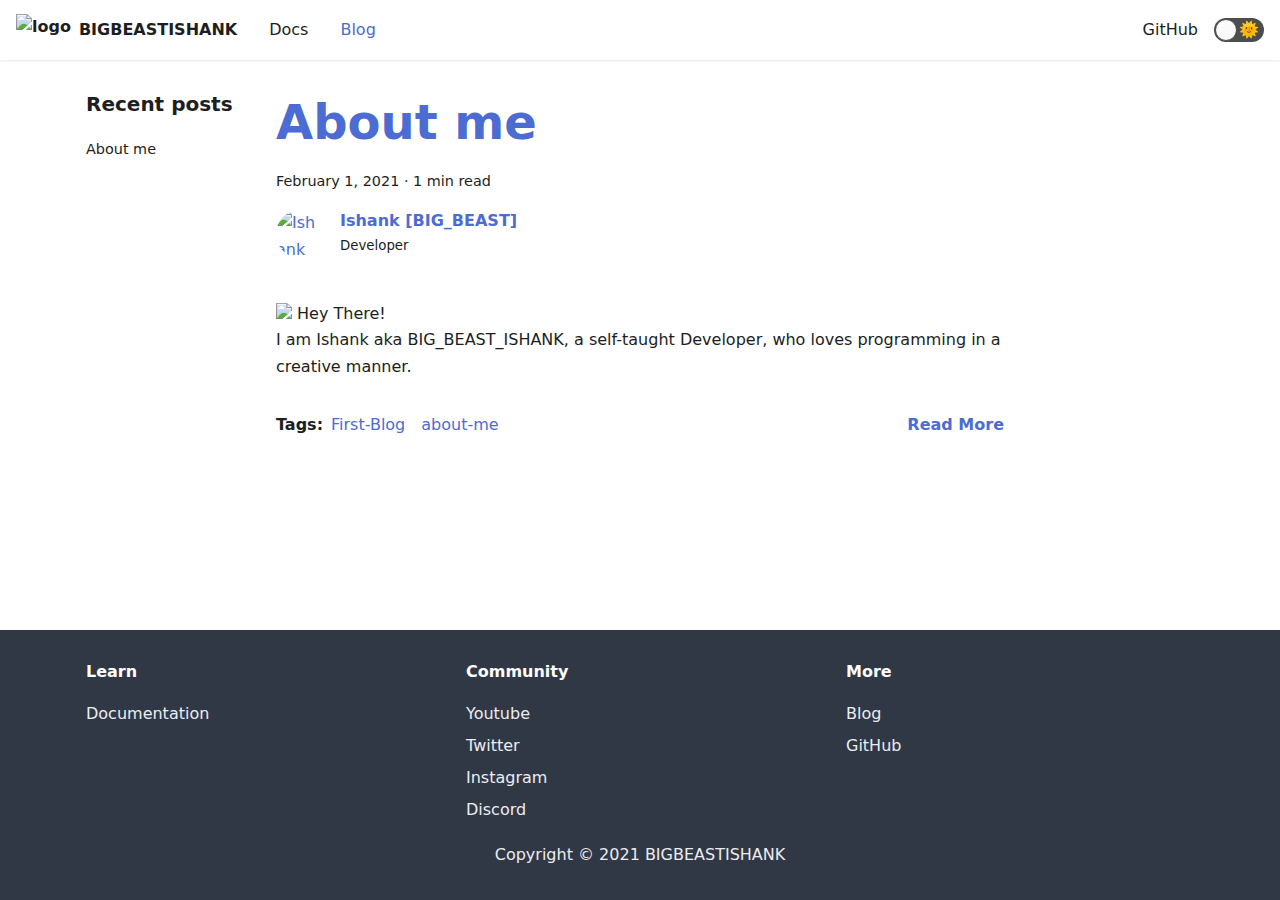
==== blog/index.html @ d42f4a9f "Deploy website - based on" ====
<!doctype html>
<html lang="en">
<head>
<meta charset="UTF-8">
<meta name="viewport" content="width=device-width,initial-scale=1">
<meta name="generator" content="Docusaurus v2.0.0-alpha.70">
<link rel="alternate" type="application/rss+xml" href="/blog/rss.xml" title="BIG BEAST ISHANK Blog RSS Feed">
<link rel="alternate" type="application/atom+xml" href="/blog/atom.xml" title="BIG BEAST ISHANK Blog Atom Feed"><title data-react-helmet="true">Blog | BIG BEAST ISHANK</title><meta data-react-helmet="true" property="og:title" content="Blog | BIG BEAST ISHANK"><meta data-react-helmet="true" name="description" content="Blog"><meta data-react-helmet="true" property="og:description" content="Blog"><meta data-react-helmet="true" name="twitter:card" content="summary_large_image"><meta data-react-helmet="true" name="docusaurus_locale" content="en"><meta data-react-helmet="true" name="docusaurus_tag" content="default"><link data-react-helmet="true" rel="shortcut icon" href="/img/favicon.ico"><link rel="stylesheet" href="/styles.ba3bb60e.css">
<link rel="preload" href="/styles.abb59bee.js" as="script">
<link rel="preload" href="/runtime~main.8c509de3.js" as="script">
<link rel="preload" href="/main.f85d4f51.js" as="script">
<link rel="preload" href="/common.eca99613.js" as="script">
<link rel="preload" href="/a6aa9e1f.bcd1574b.js" as="script">
<link rel="preload" href="/90f80451.860d90c6.js" as="script">
<link rel="preload" href="/5b78e912.a13b02d0.js" as="script">
<link rel="preload" href="/5c4ee1d6.f1696af9.js" as="script">
</head>
<body>
<script>!function(){function t(t){document.documentElement.setAttribute("data-theme",t)}var e=function(){var t=null;try{t=localStorage.getItem("theme")}catch(t){}return t}();t(null!==e?e:"light")}()</script><div id="__docusaurus">
<nav aria-label="Skip navigation links"><button type="button" tabindex="0" class="skipToContent_11B0">Skip to main content</button></nav><nav class="navbar navbar--fixed-top"><div class="navbar__inner"><div class="navbar__items"><div aria-label="Navigation bar toggle" class="navbar__toggle" role="button" tabindex="0"><svg aria-label="Menu" width="30" height="30" viewBox="0 0 30 30" role="img" focusable="false"><title>Menu</title><path stroke="currentColor" stroke-linecap="round" stroke-miterlimit="10" stroke-width="2" d="M4 7h22M4 15h22M4 23h22"></path></svg></div><a class="navbar__brand" href="/"><img src="/img/favicon.ico" alt="logo" class="themedImage_YANc themedImage--light_3CMI navbar__logo"><img src="/img/favicon.ico" alt="logo" class="themedImage_YANc themedImage--dark_3ARp navbar__logo"><strong class="navbar__title">BIGBEASTISHANK</strong></a><a class="navbar__item navbar__link" href="/docs/">Docs</a><a aria-current="page" class="navbar__item navbar__link navbar__link--active" href="/blog">Blog</a></div><div class="navbar__items navbar__items--right"><a href="https://github.com/BIGBEASTISHANK" target="_blank" rel="noopener noreferrer" class="navbar__item navbar__link">GitHub</a><div class="react-toggle react-toggle--disabled displayOnlyInLargeViewport_2N3Q"><div class="react-toggle-track"><div class="react-toggle-track-check"><span class="toggle_3NWk">🌜</span></div><div class="react-toggle-track-x"><span class="toggle_3NWk">🌞</span></div></div><div class="react-toggle-thumb"></div><input type="checkbox" disabled="" aria-label="Dark mode toggle" class="react-toggle-screenreader-only"></div></div></div><div role="presentation" class="navbar-sidebar__backdrop"></div><div class="navbar-sidebar"><div class="navbar-sidebar__brand"><a class="navbar__brand" href="/"><img src="/img/favicon.ico" alt="logo" class="themedImage_YANc themedImage--light_3CMI navbar__logo"><img src="/img/favicon.ico" alt="logo" class="themedImage_YANc themedImage--dark_3ARp navbar__logo"><strong class="navbar__title">BIGBEASTISHANK</strong></a></div><div class="navbar-sidebar__items"><div class="menu"><ul class="menu__list"><li class="menu__list-item"><a class="menu__link" href="/docs/">Docs</a></li><li class="menu__list-item"><a aria-current="page" class="menu__link navbar__link--active" href="/blog">Blog</a></li><li class="menu__list-item"><a href="https://github.com/BIGBEASTISHANK" target="_blank" rel="noopener noreferrer" class="menu__link">GitHub</a></li></ul></div></div></div></nav><div class="main-wrapper blog-wrapper"><div class="container margin-vert--lg"><div class="row"><div class="col col--2"><div class="sidebar_SWld thin-scrollbar"><h3 class="sidebarItemTitle_Km2m">Recent posts</h3><ul class="sidebarItemList_3UpA"><li class="sidebarItem_2T0D"><a class="sidebarItemLink_v5H9" href="/blog/About me">About me</a></li></ul></div></div><main class="col col--8"><article class="margin-bottom--xl"><header><h2 class="margin-bottom--sm blogPostTitle_3-lP"><a href="/blog/About me">About me</a></h2><div class="margin-vert--md"><time datetime="2021-02-01T18:30:00.000Z" class="blogPostDate_Ta7i">February 1, 2021  · 1 min read</time></div><div class="avatar margin-vert--md"><a class="avatar__photo-link avatar__photo" href="https://github.com/BIGBEASTISHANK" target="_blank" rel="noreferrer noopener"><img src="https://avatars.githubusercontent.com/u/77890275?s=400&amp;u=99675b4e9c731c5e655d5084dcfa908e53459413&amp;v=4" alt="Ishank [BIG_BEAST]"></a><div class="avatar__intro"><h4 class="avatar__name"><a href="https://github.com/BIGBEASTISHANK" target="_blank" rel="noreferrer noopener">Ishank [BIG_BEAST]</a></h4><small class="avatar__subtitle">Developer</small></div></div></header><section class="markdown"><br><img src="https://cdn.discordapp.com/emojis/776716850301763605.gif?v=1" width="60px"> Hey There!<p>I am Ishank aka BIG_BEAST_ISHANK, a self-taught Developer, who loves programming in a creative manner.</p></section><footer class="row margin-vert--lg"><div class="col"><strong>Tags:</strong><a class="margin-horiz--sm" href="/blog/tags/first-blog">First-Blog</a><a class="margin-horiz--sm" href="/blog/tags/about-me">about-me</a></div><div class="col text--right"><a aria-label="Read more about About me" href="/blog/About me"><strong>Read More</strong></a></div></footer></article><nav class="pagination-nav" aria-label="Blog list page navigation"><div class="pagination-nav__item"></div><div class="pagination-nav__item pagination-nav__item--next"></div></nav></main></div></div></div><footer class="footer footer--dark"><div class="container"><div class="row footer__links"><div class="col footer__col"><h4 class="footer__title">Learn</h4><ul class="footer__items"><li class="footer__item"><a class="footer__link-item" href="/docs/">Documentation</a></li></ul></div><div class="col footer__col"><h4 class="footer__title">Community</h4><ul class="footer__items"><li class="footer__item"><a href="https://www.youtube.com/channel/UCw6lNThNWxwz1cz5rvR1Rdw?disable_polymer=true" target="_blank" rel="noopener noreferrer" class="footer__link-item">Youtube</a></li><li class="footer__item"><a href="https://twitter.com/opishank" target="_blank" rel="noopener noreferrer" class="footer__link-item">Twitter</a></li><li class="footer__item"><a href="https://instagram.com/opishank" target="_blank" rel="noopener noreferrer" class="footer__link-item">Instagram</a></li><li class="footer__item"><a href="https://discord.gg/XfngbaaG2r" target="_blank" rel="noopener noreferrer" class="footer__link-item">Discord</a></li></ul></div><div class="col footer__col"><h4 class="footer__title">More</h4><ul class="footer__items"><li class="footer__item"><a class="footer__link-item" href="/blog">Blog</a></li><li class="footer__item"><a href="https://github.com/BIGBEASTISHANK" target="_blank" rel="noopener noreferrer" class="footer__link-item">GitHub</a></li></ul></div></div><div class="footer__bottom text--center"><div class="footer__copyright">Copyright © 2021 BIGBEASTISHANK</div></div></div></footer></div>
<script src="/styles.abb59bee.js"></script>
<script src="/runtime~main.8c509de3.js"></script>
<script src="/main.f85d4f51.js"></script>
<script src="/common.eca99613.js"></script>
<script src="/a6aa9e1f.bcd1574b.js"></script>
<script src="/90f80451.860d90c6.js"></script>
<script src="/5b78e912.a13b02d0.js"></script>
<script src="/5c4ee1d6.f1696af9.js"></script>
</body>
</html>
---- styles.ba3bb60e.css ----
.row .col,img{max-width:100%}.markdown li,body{word-wrap:break-word}pre,table{overflow:auto}blockquote,pre{margin:0 0 var(--ifm-spacing-vertical)}.button,.close{-webkit-appearance:none;cursor:pointer}.breadcrumbs__link,.button{transition-timing-function:var(--ifm-transition-timing-default)}.button,.react-toggle{-webkit-user-select:none;-ms-user-select:none}.button--link,a{-webkit-text-decoration:var(--ifm-link-decoration)}.button,.close,.menu__link,.navbar__link{cursor:pointer}.tabs__item,hr,img{box-sizing:content-box}.react-toggle,html{-webkit-tap-highlight-color:transparent}.footer__items,.menu__list,.pills__item,.sidebarItem_2T0D{list-style-type:none}:root{--ra-admonition-background-color:var(--ifm-alert-background-color);--ra-admonition-border-width:var(--ifm-alert-border-width);--ra-admonition-border-color:var(--ifm-alert-border-color);--ra-admonition-border-radius:var(--ifm-alert-border-radius);--ra-admonition-color:var(--ifm-alert-color);--ra-admonition-padding-vertical:var(--ifm-alert-padding-vertical);--ra-admonition-padding-horizontal:var(--ifm-alert-padding-horizontal);--ra-color-note:var(--ifm-color-secondary);--ra-color-important:var(--ifm-color-info);--ra-color-tip:var(--ifm-color-success);--ra-color-caution:var(--ifm-color-warning);--ra-color-warning:var(--ifm-color-danger);--ra-color-text-dark:var(--ifm-color-gray-900);--ifm-dark-value:10%;--ifm-darker-value:15%;--ifm-darkest-value:30%;--ifm-light-value:15%;--ifm-lighter-value:30%;--ifm-lightest-value:50%;--ifm-color-secondary:#ebedf0;--ifm-color-secondary-dark:#d4d5d8;--ifm-color-secondary-darker:#c8c9cc;--ifm-color-secondary-darkest:#a4a6a8;--ifm-color-secondary-light:#eef0f2;--ifm-color-secondary-lighter:#f1f2f5;--ifm-color-secondary-lightest:#f5f6f8;--ifm-color-success:#00a400;--ifm-color-success-dark:#009400;--ifm-color-success-darker:#008b00;--ifm-color-success-darkest:#007300;--ifm-color-success-light:#26b226;--ifm-color-success-lighter:#4dbf4d;--ifm-color-success-lightest:#80d280;--ifm-color-info:#54c7ec;--ifm-color-info-dark:#4cb3d4;--ifm-color-info-darker:#47a9c9;--ifm-color-info-darkest:#3b8ba5;--ifm-color-info-light:#6ecfef;--ifm-color-info-lighter:#87d8f2;--ifm-color-info-lightest:#aae3f6;--ifm-color-warning:#ffba00;--ifm-color-warning-dark:#e6a700;--ifm-color-warning-darker:#d99e00;--ifm-color-warning-darkest:#b38200;--ifm-color-warning-light:#ffc426;--ifm-color-warning-lighter:#ffcf4d;--ifm-color-warning-lightest:#ffdd80;--ifm-color-danger:#fa383e;--ifm-color-danger-dark:#e13238;--ifm-color-danger-darker:#d53035;--ifm-color-danger-darkest:#af272b;--ifm-color-danger-light:#fb565b;--ifm-color-danger-lighter:#fb7478;--ifm-color-danger-lightest:#fd9c9f;--ifm-color-white:#fff;--ifm-color-black:#000;--ifm-color-gray-0:var(--ifm-color-white);--ifm-color-gray-100:#f5f6f7;--ifm-color-gray-200:#ebedf0;--ifm-color-gray-300:#dadde1;--ifm-color-gray-400:#ccd0d5;--ifm-color-gray-500:#bec3c9;--ifm-color-gray-600:#8d949e;--ifm-color-gray-700:#606770;--ifm-color-gray-800:#444950;--ifm-color-gray-900:#1c1e21;--ifm-color-gray-1000:var(--ifm-color-black);--ifm-color-emphasis-0:var(--ifm-color-gray-0);--ifm-color-emphasis-100:var(--ifm-color-gray-100);--ifm-color-emphasis-200:var(--ifm-color-gray-200);--ifm-color-emphasis-300:var(--ifm-color-gray-300);--ifm-color-emphasis-400:var(--ifm-color-gray-400);--ifm-color-emphasis-500:var(--ifm-color-gray-500);--ifm-color-emphasis-600:var(--ifm-color-gray-600);--ifm-color-emphasis-700:var(--ifm-color-gray-700);--ifm-color-emphasis-800:var(--ifm-color-gray-800);--ifm-color-emphasis-900:var(--ifm-color-gray-900);--ifm-color-emphasis-1000:var(--ifm-color-gray-1000);--ifm-color-content:var(--ifm-color-emphasis-900);--ifm-color-content-inverse:var(--ifm-color-emphasis-0);--ifm-color-content-secondary:#606770;--ifm-background-color:transparent;--ifm-background-surface-color:var(--ifm-color-content-inverse);--ifm-global-border-width:1px;--ifm-global-radius:0.4rem;--ifm-hover-overlay:rgba(0,0,0,0.05);--ifm-font-color-base:var(--ifm-color-content);--ifm-font-color-base-inverse:var(--ifm-color-content-inverse);--ifm-font-color-secondary:var(--ifm-color-content-secondary);--ifm-font-family-base:system-ui,-apple-system,Segoe UI,Roboto,Ubuntu,Cantarell,Noto Sans,sans-serif,BlinkMacSystemFont,"Segoe UI",Helvetica,Arial,sans-serif,"Apple Color Emoji","Segoe UI Emoji","Segoe UI Symbol";--ifm-font-family-monospace:SFMono-Regular,Menlo,Monaco,Consolas,"Liberation Mono","Courier New",monospace;--ifm-font-size-base:100%;--ifm-font-weight-light:300;--ifm-font-weight-normal:400;--ifm-font-weight-semibold:500;--ifm-font-weight-bold:700;--ifm-font-weight-base:var(--ifm-font-weight-normal);--ifm-line-height-base:1.65;--ifm-global-spacing:1rem;--ifm-spacing-vertical:var(--ifm-global-spacing);--ifm-spacing-horizontal:var(--ifm-global-spacing);--ifm-transition-fast:200ms;--ifm-transition-slow:400ms;--ifm-transition-timing-default:cubic-bezier(0.08,0.52,0.52,1);--ifm-global-shadow-lw:0 1px 2px 0 rgba(0,0,0,0.1);--ifm-global-shadow-md:0 5px 40px rgba(0,0,0,0.2);--ifm-global-shadow-tl:0 12px 28px 0 rgba(0,0,0,0.2),0 2px 4px 0 rgba(0,0,0,0.1);--ifm-z-index-dropdown:2;--ifm-z-index-fixed:3;--ifm-z-index-overlay:4;--ifm-container-width:1140px;--ifm-code-background:var(--ifm-color-emphasis-200);--ifm-code-border-radius:var(--ifm-global-radius);--ifm-code-color:var(--ifm-color-emphasis-900);--ifm-code-padding-horizontal:0.4rem;--ifm-code-padding-vertical:0.2rem;--ifm-pre-background:var(--ifm-color-emphasis-100);--ifm-pre-border-radius:var(--ifm-code-border-radius);--ifm-pre-color:inherit;--ifm-pre-line-height:1.45;--ifm-pre-padding:1rem;--ifm-heading-color:inherit;--ifm-heading-margin-top:0;--ifm-heading-margin-bottom:var(--ifm-spacing-vertical);--ifm-heading-font-family:inherit;--ifm-heading-font-weight:var(--ifm-font-weight-bold);--ifm-heading-line-height:1.25;--ifm-h1-font-size:2rem;--ifm-h2-font-size:1.5rem;--ifm-h3-font-size:1.25rem;--ifm-h4-font-size:1rem;--ifm-h5-font-size:0.875rem;--ifm-h6-font-size:0.85rem;--ifm-image-alignment-padding:1.25rem;--ifm-leading-desktop:1.25;--ifm-leading:calc(var(--ifm-leading-desktop)*1rem);--ifm-list-left-padding:2rem;--ifm-list-margin:1rem;--ifm-list-item-margin:0.25rem;--ifm-list-paragraph-margin:1rem;--ifm-table-cell-padding:0.75rem;--ifm-table-background:transparent;--ifm-table-stripe-background:var(--ifm-color-emphasis-100);--ifm-table-border-width:1px;--ifm-table-border-color:var(--ifm-color-emphasis-300);--ifm-table-head-background:inherit;--ifm-table-head-color:inherit;--ifm-table-head-font-weight:var(--ifm-font-weight-bold);--ifm-table-cell-color:inherit;--ifm-link-color:var(--ifm-color-primary);--ifm-link-decoration:none;--ifm-link-hover-color:var(--ifm-link-color);--ifm-link-hover-decoration:underline;--ifm-paragraph-margin-bottom:var(--ifm-leading);--ifm-blockquote-color:#6a737d;--ifm-blockquote-font-size:var(--ifm-font-size-base);--ifm-blockquote-padding-horizontal:1rem;--ifm-blockquote-padding-vertical:1rem;--ifm-hr-border-color:var(--ifm-color-emphasis-500);--ifm-hr-border-width:1px;--ifm-hr-margin-vertical:1.5rem;--ifm-alert-background-color:inherit;--ifm-alert-border-color:inherit;--ifm-alert-border-radius:var(--ifm-global-radius);--ifm-alert-border-width:var(--ifm-global-border-width);--ifm-alert-color:var(--ifm-font-color-base-inverse);--ifm-alert-padding-horizontal:var(--ifm-spacing-horizontal);--ifm-alert-padding-vertical:var(--ifm-spacing-vertical);--ifm-avatar-intro-margin:1rem;--ifm-avatar-intro-alignment:inherit;--ifm-avatar-photo-size-sm:2rem;--ifm-avatar-photo-size-md:3rem;--ifm-avatar-photo-size-lg:4rem;--ifm-avatar-photo-size-xl:6rem;--ifm-badge-background-color:inherit;--ifm-badge-border-color:inherit;--ifm-badge-border-radius:var(--ifm-global-radius);--ifm-badge-border-width:var(--ifm-global-border-width);--ifm-badge-color:var(--ifm-color-white);--ifm-badge-padding-horizontal:calc(var(--ifm-spacing-horizontal)*0.5);--ifm-badge-padding-vertical:calc(var(--ifm-spacing-vertical)*0.25);--ifm-breadcrumb-border-radius:1.5rem;--ifm-breadcrumb-spacing:0.0625rem;--ifm-breadcrumb-color-active:var(--ifm-color-primary);--ifm-breadcrumb-item-background-active:var(--ifm-hover-overlay);--ifm-breadcrumb-padding-horizontal:1rem;--ifm-breadcrumb-padding-vertical:0.5rem;--ifm-breadcrumb-size-multiplier:1;--ifm-breadcrumb-separator:url('data:image/svg+xml;utf8,<svg xmlns="http://www.w3.org/2000/svg" x="0px" y="0px" viewBox="0 0 256 256"><g><g><polygon points="79.093,0 48.907,30.187 146.72,128 48.907,225.813 79.093,256 207.093,128"/></g></g><g></g><g></g><g></g><g></g><g></g><g></g><g></g><g></g><g></g><g></g><g></g><g></g><g></g><g></g><g></g></svg>');--ifm-breadcrumb-separator-filter:none;--ifm-breadcrumb-separator-size:0.5rem;--ifm-breadcrumb-separator-size-multiplier:1.25;--ifm-button-background-color:inherit;--ifm-button-border-color:var(--ifm-button-background-color);--ifm-button-border-width:var(--ifm-global-border-width);--ifm-button-color:var(--ifm-font-color-base-inverse);--ifm-button-font-weight:var(--ifm-font-weight-bold);--ifm-button-padding-horizontal:1.5rem;--ifm-button-padding-vertical:0.375rem;--ifm-button-size-multiplier:1;--ifm-button-transition-duration:var(--ifm-transition-fast);--ifm-button-border-radius:calc(var(--ifm-global-radius)*var(--ifm-button-size-multiplier));--ifm-button-group-margin:2px;--ifm-card-background-color:var(--ifm-background-surface-color);--ifm-card-border-radius:calc(var(--ifm-global-radius)*2);--ifm-card-horizontal-spacing:var(--ifm-global-spacing);--ifm-card-vertical-spacing:var(--ifm-global-spacing);--ifm-toc-border-color:var(--ifm-color-emphasis-300);--ifm-toc-link-color:var(--ifm-color-content-secondary);--ifm-toc-padding-left:0.5rem;--ifm-toc-padding-vertical:0.5rem;--ifm-dropdown-background-color:var(--ifm-background-surface-color);--ifm-dropdown-font-weight:var(--ifm-font-weight-semibold);--ifm-dropdown-link-color:var(--ifm-font-color-base);--ifm-dropdown-hover-background-color:var(--ifm-hover-overlay);--ifm-footer-background-color:var(--ifm-color-emphasis-100);--ifm-footer-color:inherit;--ifm-footer-link-color:var(--ifm-color-emphasis-700);--ifm-footer-link-hover-color:var(--ifm-color-primary);--ifm-footer-link-horizontal-spacing:0.5rem;--ifm-footer-padding-horizontal:calc(var(--ifm-spacing-horizontal)*2);--ifm-footer-padding-vertical:calc(var(--ifm-spacing-vertical)*2);--ifm-footer-title-color:inherit;--ifm-hero-background-color:var(--ifm-background-surface-color);--ifm-hero-text-color:var(--ifm-color-emphasis-800);--ifm-menu-color:var(--ifm-color-emphasis-700);--ifm-menu-color-active:var(--ifm-color-primary);--ifm-menu-color-background-active:var(--ifm-hover-overlay);--ifm-menu-color-background-hover:var(--ifm-hover-overlay);--ifm-menu-link-padding-horizontal:1rem;--ifm-menu-link-padding-vertical:0.375rem;--ifm-menu-link-sublist-icon:url('data:image/svg+xml;utf8,<svg xmlns="http://www.w3.org/2000/svg" width="16px" height="16px" viewBox="0 0 24 24"><path fill="rgba(0,0,0,0.5)" d="M7.41 15.41L12 10.83l4.59 4.58L18 14l-6-6-6 6z"></path></svg>');--ifm-menu-link-sublist-icon-filter:none;--ifm-navbar-background-color:var(--ifm-background-surface-color);--ifm-navbar-height:3.75rem;--ifm-navbar-item-padding-horizontal:1rem;--ifm-navbar-item-padding-vertical:0.25rem;--ifm-navbar-link-color:var(--ifm-font-color-base);--ifm-navbar-link-hover-color:var(--ifm-color-primary);--ifm-navbar-link-active-color:var(--ifm-link-color);--ifm-navbar-padding-horizontal:var(--ifm-spacing-horizontal);--ifm-navbar-padding-vertical:calc(var(--ifm-spacing-vertical)*0.5);--ifm-navbar-shadow:var(--ifm-global-shadow-lw);--ifm-navbar-search-input-background-color:var(--ifm-color-emphasis-200);--ifm-navbar-search-input-color:var(--ifm-color-emphasis-800);--ifm-navbar-search-input-placeholder-color:var(--ifm-color-emphasis-500);--ifm-navbar-search-input-icon:url('data:image/svg+xml;utf8,<svg fill="currentColor" xmlns="http://www.w3.org/2000/svg" viewBox="0 0 16 16" height="16px" width="16px"><path d="M6.02945,10.20327a4.17382,4.17382,0,1,1,4.17382-4.17382A4.15609,4.15609,0,0,1,6.02945,10.20327Zm9.69195,4.2199L10.8989,9.59979A5.88021,5.88021,0,0,0,12.058,6.02856,6.00467,6.00467,0,1,0,9.59979,10.8989l4.82338,4.82338a.89729.89729,0,0,0,1.29912,0,.89749.89749,0,0,0-.00087-1.29909Z" /></svg>');--ifm-navbar-sidebar-width:80vw;--ifm-pagination-border-radius:calc(var(--ifm-global-radius)*var(--ifm-pagination-size-multiplier));--ifm-pagination-color-active:var(--ifm-color-primary);--ifm-pagination-font-size:1rem;--ifm-pagination-item-active-background:var(--ifm-hover-overlay);--ifm-pagination-page-spacing:0.0625rem;--ifm-pagination-padding-horizontal:calc(var(--ifm-spacing-horizontal)*1);--ifm-pagination-padding-vertical:calc(var(--ifm-spacing-vertical)*0.25);--ifm-pagination-size-multiplier:1;--ifm-pagination-nav-border-radius:var(--ifm-global-radius);--ifm-pagination-nav-color-hover:var(--ifm-color-primary);--ifm-pills-color-active:var(--ifm-color-primary);--ifm-pills-color-background-active:var(--ifm-hover-overlay);--ifm-pills-spacing:0.0625rem;--ifm-tabs-color:var(--ifm-font-color-secondary);--ifm-tabs-color-active:var(--ifm-color-primary);--ifm-tabs-padding-horizontal:1rem;--ifm-tabs-padding-vertical:1rem;--ifm-tabs-spacing:0.0625rem;--ifm-scrollbar-size:7px;--ifm-scrollbar-track-background-color:#f1f1f1;--ifm-scrollbar-thumb-background-color:#888;--ifm-scrollbar-thumb-hover-background-color:#555;--ifm-color-primary:#4c6cd3;--ifm-color-primary-dark:#21af90;--ifm-color-primary-darker:#1fa588;--ifm-color-primary-darkest:#1a8870;--ifm-color-primary-light:#46cbae;--ifm-color-primary-lighter:#66d4bd;--ifm-color-primary-lightest:#92e0d0;--ifm-code-font-size:95%;--docusaurus-announcement-bar-height:auto;--collapse-button-bg-color-dark:#2e333a;--doc-sidebar-width:300px}.admonition{margin-bottom:1em;--ra-admonition-icon-color:var(--ra-admonition-color)}.admonition:not(.alert){background-color:var(--ra-admonition-background-color);border:var(--ra-admonition-border-width) solid var(--ra-admonition-border-color);border-radius:var(--ra-admonition-border-radius);box-sizing:border-box;color:var(--ra-admonition-color);padding:var(--ra-admonition-padding-vertical) var(--ra-admonition-padding-horizontal);--ra-admonition-background-color:var(--ifm-color-primary)}.container,.row .col{padding:0 var(--ifm-spacing-horizontal);width:100%}.admonition h5{margin-top:0;margin-bottom:8px;text-transform:uppercase}.admonition-icon{display:inline-block;vertical-align:middle;margin-right:.2em}.admonition-icon svg{display:inline-block;width:22px;height:22px;stroke-width:0;fill:var(--ra-admonition-icon-color);stroke:var(--ra-admonition-icon-color)}.admonition-content>:last-child,blockquote>:last-child{margin-bottom:0}.admonition-note{--ra-admonition-color:var(--ra-color-text-dark)}*{box-sizing:border-box}html{font:var(--ifm-font-size-base)/var(--ifm-line-height-base) var(--ifm-font-family-base);background-color:var(--ifm-background-color);color:var(--ifm-font-color-base);text-rendering:optimizelegibility;-webkit-font-smoothing:antialiased;-ms-text-size-adjust:100%;-webkit-text-size-adjust:100%}body{margin:0;transition:var(--ifm-transition-fast) ease color}.container{max-width:var(--ifm-container-width);margin:0 auto}.padding-bottom--none,.padding-vert--none{padding-bottom:0!important}.padding-top--none,.padding-vert--none{padding-top:0!important}.padding-horiz--none,.padding-left--none{padding-left:0!important}.padding-horiz--none,.padding-right--none{padding-right:0!important}.container--fluid{max-width:inherit}.row{display:flex;flex-direction:row;flex-wrap:wrap;margin:0 calc(var(--ifm-spacing-horizontal)*-1)}.margin-bottom--none,.margin-vert--none,.markdown>:last-child{margin-bottom:0!important}.margin-top--none,.margin-vert--none,.markdown>:first-child{margin-top:0!important}.row .col{--ifm-col-width:100%;flex:1 0;margin-left:0}.row .col.col--1,.row .col.col--2,.row .col.col--3,.row .col[class*=col--]{flex:0 0 var(--ifm-col-width);max-width:var(--ifm-col-width)}.row .col.col--1{--ifm-col-width:8.33333%}.row .col.col--offset-1{margin-left:8.33333%}.row .col.col--2{--ifm-col-width:16.66667%}.row .col.col--offset-2{margin-left:16.66667%}.row .col.col--3{--ifm-col-width:25%}.row .col.col--offset-3{margin-left:25%}.row .col.col--4{--ifm-col-width:33.33333%;flex:0 0 var(--ifm-col-width);max-width:var(--ifm-col-width)}.row .col.col--offset-4{margin-left:33.33333%}.row .col.col--5{--ifm-col-width:41.66667%;flex:0 0 var(--ifm-col-width);max-width:var(--ifm-col-width)}.row .col.col--6,.row .col.col--7{flex:0 0 var(--ifm-col-width);max-width:var(--ifm-col-width)}.row .col.col--offset-5{margin-left:41.66667%}.row .col.col--6{--ifm-col-width:50%}.row .col.col--offset-6{margin-left:50%}.row .col.col--7{--ifm-col-width:58.33333%}.row .col.col--offset-7{margin-left:58.33333%}.row .col.col--8{--ifm-col-width:66.66667%;flex:0 0 var(--ifm-col-width);max-width:var(--ifm-col-width)}.row .col.col--offset-8{margin-left:66.66667%}.row .col.col--9{--ifm-col-width:75%;flex:0 0 var(--ifm-col-width);max-width:var(--ifm-col-width)}.row .col.col--10,.row .col.col--11{flex:0 0 var(--ifm-col-width);max-width:var(--ifm-col-width)}.row .col.col--offset-9{margin-left:75%}.row .col.col--10{--ifm-col-width:83.33333%}.row .col.col--offset-10{margin-left:83.33333%}.row .col.col--11{--ifm-col-width:91.66667%}.row .col.col--offset-11{margin-left:91.66667%}.row .col.col--12{--ifm-col-width:100%;flex:0 0 var(--ifm-col-width);max-width:var(--ifm-col-width)}.row .col.col--offset-12{margin-left:100%}.row--no-gutters{margin-left:0;margin-right:0}.margin-horiz--none,.margin-left--none{margin-left:0!important}.margin-horiz--none,.margin-right--none{margin-right:0!important}.row--no-gutters>.col{padding-left:0;padding-right:0}.row--align-top{align-items:flex-start}.row--align-bottom{align-items:flex-end}.row--align-center{align-items:center}.row--align-stretch{align-items:stretch}.row--align-baseline{align-items:baseline}.margin--none{margin:0!important}.margin-bottom--xs,.margin-vert--xs{margin-bottom:.25rem!important}.margin-top--xs,.margin-vert--xs{margin-top:.25rem!important}.margin-horiz--xs,.margin-left--xs{margin-left:.25rem!important}.margin-horiz--xs,.margin-right--xs{margin-right:.25rem!important}.margin--xs{margin:.25rem!important}.margin-bottom--sm,.margin-vert--sm{margin-bottom:.5rem!important}.margin-top--sm,.margin-vert--sm{margin-top:.5rem!important}.margin-horiz--sm,.margin-left--sm{margin-left:.5rem!important}.margin-horiz--sm,.margin-right--sm{margin-right:.5rem!important}.margin--sm{margin:.5rem!important}.margin-bottom--md,.margin-vert--md{margin-bottom:1rem!important}.margin-top--md,.margin-vert--md{margin-top:1rem!important}.margin-horiz--md,.margin-left--md{margin-left:1rem!important}.margin-horiz--md,.margin-right--md{margin-right:1rem!important}.margin--md{margin:1rem!important}.margin-bottom--lg,.margin-vert--lg{margin-bottom:2rem!important}.margin-top--lg,.margin-vert--lg{margin-top:2rem!important}.margin-horiz--lg,.margin-left--lg{margin-left:2rem!important}.margin-horiz--lg,.margin-right--lg{margin-right:2rem!important}.margin--lg{margin:2rem!important}.margin-bottom--xl,.margin-vert--xl{margin-bottom:5rem!important}.margin-top--xl,.margin-vert--xl{margin-top:5rem!important}.margin-horiz--xl,.margin-left--xl{margin-left:5rem!important}.margin-horiz--xl,.margin-right--xl{margin-right:5rem!important}.margin--xl{margin:5rem!important}.padding--none{padding:0!important}.padding-bottom--xs,.padding-vert--xs{padding-bottom:.25rem!important}.padding-top--xs,.padding-vert--xs{padding-top:.25rem!important}.padding-horiz--xs,.padding-left--xs{padding-left:.25rem!important}.padding-horiz--xs,.padding-right--xs{padding-right:.25rem!important}.padding--xs{padding:.25rem!important}.padding-bottom--sm,.padding-vert--sm{padding-bottom:.5rem!important}.padding-top--sm,.padding-vert--sm{padding-top:.5rem!important}.padding-horiz--sm,.padding-left--sm{padding-left:.5rem!important}.padding-horiz--sm,.padding-right--sm{padding-right:.5rem!important}.padding--sm{padding:.5rem!important}.padding-bottom--md,.padding-vert--md{padding-bottom:1rem!important}.padding-top--md,.padding-vert--md{padding-top:1rem!important}.padding-horiz--md,.padding-left--md{padding-left:1rem!important}.padding-horiz--md,.padding-right--md{padding-right:1rem!important}.padding--md{padding:1rem!important}.padding-bottom--lg,.padding-vert--lg{padding-bottom:2rem!important}.padding-top--lg,.padding-vert--lg{padding-top:2rem!important}.padding-horiz--lg,.padding-left--lg{padding-left:2rem!important}.padding-horiz--lg,.padding-right--lg{padding-right:2rem!important}.padding--lg{padding:2rem!important}.padding-bottom--xl,.padding-vert--xl{padding-bottom:5rem!important}.padding-top--xl,.padding-vert--xl{padding-top:5rem!important}.padding-horiz--xl,.padding-left--xl{padding-left:5rem!important}.padding-horiz--xl,.padding-right--xl{padding-right:5rem!important}.padding--xl{padding:5rem!important}code{background-color:var(--ifm-code-background);border-radius:var(--ifm-code-border-radius);color:var(--ifm-code-color);font-family:var(--ifm-font-family-monospace);font-size:var(--ifm-code-font-size);padding:var(--ifm-code-padding-vertical) var(--ifm-code-padding-horizontal)}a code{color:inherit}pre{background-color:var(--ifm-pre-background);border-radius:var(--ifm-pre-border-radius);color:var(--ifm-pre-color);font:var(--ifm-code-font-size)/var(--ifm-pre-line-height) var(--ifm-font-family-monospace);padding:var(--ifm-pre-padding)}pre,pre code{word-wrap:normal}pre code{background-color:transparent;display:inline;font-size:100%;line-height:inherit;overflow:visible;padding:0;white-space:pre;word-break:normal}kbd{background-color:var(--ifm-color-emphasis-0);border:1px solid var(--ifm-color-emphasis-400);border-radius:.2rem;box-shadow:inset 0 -1px 0 var(--ifm-color-emphasis-400);color:var(--ifm-color-emphasis-800);font:80% var(--ifm-font-family-monospace);padding:.15rem .3rem}h1,h2,h3,h4,h5,h6{color:var(--ifm-heading-color);font-weight:var(--ifm-heading-font-weight);line-height:var(--ifm-heading-line-height);margin:var(--ifm-heading-margin-top) 0 var(--ifm-heading-margin-bottom) 0}.badge,strong{font-weight:var(--ifm-font-weight-bold)}h1{font-size:var(--ifm-h1-font-size)}h2{font-size:var(--ifm-h2-font-size)}h3{font-size:var(--ifm-h3-font-size)}h4{font-size:var(--ifm-h4-font-size)}h5{font-size:var(--ifm-h5-font-size)}h6{font-size:var(--ifm-h6-font-size)}img{border-style:none}img[align=right]{padding-left:var(--image-alignment-padding)}img[align=left]{padding-right:var(--image-alignment-padding)}.markdown{--ifm-h1-vertical-rhythm-top:3;--ifm-h2-vertical-rhythm-top:2;--ifm-h3-vertical-rhythm-top:1.5;--ifm-heading-vertical-rhythm-top:1.25;--ifm-h1-vertical-rhythm-bottom:1.25;--ifm-heading-vertical-rhythm-bottom:1}.markdown:after,.markdown:before,hr:after,hr:before{content:"";display:table}.markdown:after,hr:after{clear:both}.markdown>h1{--ifm-h1-font-size:3rem;margin-bottom:calc(var(--ifm-h1-vertical-rhythm-bottom)*var(--ifm-leading));margin-top:calc(var(--ifm-h1-vertical-rhythm-top)*var(--ifm-leading))}.markdown>h2,.markdown>h3,.markdown>h4,.markdown>h5,.markdown>h6{margin-bottom:calc(var(--ifm-heading-vertical-rhythm-bottom)*var(--ifm-leading))}.markdown>h2{--ifm-h2-font-size:2rem;margin-top:calc(var(--ifm-h2-vertical-rhythm-top)*var(--ifm-leading))}.markdown>h3{--ifm-h3-font-size:1.5rem;margin-top:calc(var(--ifm-h3-vertical-rhythm-top)*var(--ifm-leading))}.markdown>h4,.markdown>h5,.markdown>h6{margin-top:calc(var(--ifm-heading-vertical-rhythm-top)*var(--ifm-leading))}.markdown>p,.markdown>pre,.markdown>ul{margin-bottom:var(--ifm-leading)}.markdown li>p{margin-top:var(--ifm-list-paragraph-margin)}.markdown li+li{margin-top:var(--ifm-list-item-margin)}ol,ul{margin:0 0 var(--ifm-list-margin);padding-left:var(--ifm-list-left-padding)}ol ol,ul ol{list-style-type:lower-roman}.avatar__name,ol ol,ol ul,ul ol,ul ul{margin:0}ol ol ol,ol ul ol,ul ol ol,ul ul ol{list-style-type:lower-alpha}table{border-collapse:collapse;display:block;margin-bottom:var(--ifm-spacing-vertical);width:100%}.avatar__photo,.card,hr{overflow:hidden}table tr{background-color:var(--ifm-table-background);border-top:var(--ifm-table-border-width) solid var(--ifm-table-border-color)}table tr:nth-child(2n){background-color:var(--ifm-table-stripe-background)}table td,table th{border:var(--ifm-table-border-width) solid var(--ifm-table-border-color);padding:var(--ifm-table-cell-padding)}table th{background-color:var(--ifm-table-head-background);color:var(--ifm-table-head-color);font-weight:var(--ifm-table-head-font-weight)}table td{color:var(--ifm-table-cell-color)}a{color:var(--ifm-link-color);text-decoration:var(--ifm-link-decoration);transition:color var(--ifm-transition-fast) var(--ifm-transition-timing-default)}a:hover{color:var(--ifm-link-hover-color);-webkit-text-decoration:var(--ifm-link-hover-decoration);text-decoration:var(--ifm-link-hover-decoration)}.alert,.alert a{color:var(--ifm-alert-color)}.breadcrumbs__link:hover,a:not([href]){text-decoration:none}p{margin:0 0 var(--ifm-paragraph-margin-bottom)}blockquote{border-left:6px solid var(--ifm-color-emphasis-300);color:var(--ifm-blockquote-color);font-size:var(--ifm-blockquote-font-size);padding:var(--ifm-blockquote-padding-vertical) var(--ifm-blockquote-padding-horizontal)}blockquote>:first-child{margin-top:0}hr{border:var(--ifm-hr-border-width) solid var(--ifm-hr-border-color);margin:var(--ifm-hr-margin-vertical) 0}.alert{background-color:var(--ifm-alert-background-color);border:var(--ifm-alert-border-width) solid var(--ifm-alert-border-color);border-radius:var(--ifm-alert-border-radius);padding:var(--ifm-alert-padding-vertical) var(--ifm-alert-padding-horizontal)}.alert--primary{--ifm-alert-background-color:var(--ifm-color-primary);--ifm-alert-border-color:var(--ifm-color-primary)}.alert--secondary{--ifm-alert-background-color:var(--ifm-color-secondary);--ifm-alert-border-color:var(--ifm-color-secondary);--ifm-alert-color:var(--ifm-color-gray-900)}.alert--success{--ifm-alert-background-color:var(--ifm-color-success);--ifm-alert-border-color:var(--ifm-color-success)}.alert--info{--ifm-alert-background-color:var(--ifm-color-info);--ifm-alert-border-color:var(--ifm-color-info)}.alert--warning{--ifm-alert-background-color:var(--ifm-color-warning);--ifm-alert-border-color:var(--ifm-color-warning)}.alert--danger{--ifm-alert-background-color:var(--ifm-color-danger);--ifm-alert-border-color:var(--ifm-color-danger)}.alert a{text-decoration:underline}.alert .close{margin-right:calc(var(--ifm-alert-padding-horizontal)*-1);margin-top:calc(var(--ifm-alert-padding-vertical)*-1)}.avatar,.navbar,.navbar>.container,.navbar>.container-fluid{display:flex}.avatar__photo-link{display:block}.avatar__photo{border-radius:50%;height:var(--ifm-avatar-photo-size-md);width:var(--ifm-avatar-photo-size-md)}.avatar__photo--sm{height:var(--ifm-avatar-photo-size-sm);width:var(--ifm-avatar-photo-size-sm)}.avatar__photo--lg{height:var(--ifm-avatar-photo-size-lg);width:var(--ifm-avatar-photo-size-lg)}.avatar__photo--xl{height:var(--ifm-avatar-photo-size-xl);width:var(--ifm-avatar-photo-size-xl)}.avatar__photo+.avatar__intro{margin-left:var(--ifm-avatar-intro-margin)}.avatar__intro{display:flex;flex:1 1;flex-direction:column;justify-content:center;text-align:var(--ifm-avatar-intro-alignment)}.badge,.breadcrumbs__item,.breadcrumbs__link,.button,.dropdown>.navbar__link:after,.menu__link--sublist:after{display:inline-block}.avatar__subtitle{margin-top:.25rem}.avatar--vertical{--ifm-avatar-intro-alignment:center;--ifm-avatar-intro-margin:0.5rem;align-items:center;flex-direction:column}.avatar--vertical .avatar__intro{margin-left:0}.badge{background-color:var(--ifm-badge-background-color);border:var(--ifm-badge-border-width) solid var(--ifm-badge-border-color);border-radius:var(--ifm-badge-border-radius);color:var(--ifm-badge-color);font-size:75%;line-height:1;padding:var(--ifm-badge-padding-vertical) var(--ifm-badge-padding-horizontal);vertical-align:baseline}.badge--primary{--ifm-badge-background-color:var(--ifm-color-primary)}.badge--primary,.badge--secondary{--ifm-badge-border-color:var(--ifm-badge-background-color)}.badge--secondary{--ifm-badge-background-color:var(--ifm-color-secondary);color:var(--ifm-color-black)}.badge--success{--ifm-badge-background-color:var(--ifm-color-success)}.badge--info,.badge--success{--ifm-badge-border-color:var(--ifm-badge-background-color)}.badge--info{--ifm-badge-background-color:var(--ifm-color-info)}.badge--warning{--ifm-badge-background-color:var(--ifm-color-warning)}.badge--danger,.badge--warning{--ifm-badge-border-color:var(--ifm-badge-background-color)}.badge--danger{--ifm-badge-background-color:var(--ifm-color-danger)}.breadcrumbs{margin-bottom:0;padding-left:0}.breadcrumbs__item:not(:first-child){margin-left:var(--ifm-breadcrumb-spacing)}.breadcrumbs__item:not(:last-child){margin-right:var(--ifm-breadcrumb-spacing)}.breadcrumbs__item:not(:last-child):after{background:var(--ifm-breadcrumb-separator) 50%;content:" ";display:inline-block;height:calc(var(--ifm-breadcrumb-separator-size)*var(--ifm-breadcrumb-size-multiplier)*var(--ifm-breadcrumb-separator-size-multiplier));margin:0 .5rem;opacity:.5;width:calc(var(--ifm-breadcrumb-separator-size)*var(--ifm-breadcrumb-size-multiplier)*var(--ifm-breadcrumb-separator-size-multiplier));filter:var(--ifm-breadcrumb-separator-filter)}.breadcrumbs__item--active .breadcrumbs__link{color:var(--ifm-breadcrumb-color-active)}.breadcrumbs__item--active .breadcrumbs__link,.breadcrumbs__item:not(.breadcrumbs__item--active):hover .breadcrumbs__link{background:var(--ifm-breadcrumb-item-background-active)}.breadcrumbs__link{border-radius:var(--ifm-breadcrumb-border-radius);color:var(--ifm-font-color-base);font-size:calc(1rem*var(--ifm-breadcrumb-size-multiplier));padding:calc(var(--ifm-breadcrumb-padding-vertical)*var(--ifm-breadcrumb-size-multiplier)) calc(var(--ifm-breadcrumb-padding-horizontal)*var(--ifm-breadcrumb-size-multiplier));transition-property:background,color;transition-duration:var(--ifm-transition-fast)}.breadcrumbs--sm{--ifm-breadcrumb-size-multiplier:0.8}.breadcrumbs--lg{--ifm-breadcrumb-size-multiplier:1.2}.button{appearance:none;background-color:var(--ifm-button-background-color);border:var(--ifm-button-border-width) solid var(--ifm-button-border-color);border-radius:var(--ifm-button-border-radius);font-size:calc(0.875rem*var(--ifm-button-size-multiplier));font-weight:var(--ifm-button-font-weight);line-height:1.5;padding:calc(var(--ifm-button-padding-vertical)*var(--ifm-button-size-multiplier)) calc(var(--ifm-button-padding-horizontal)*var(--ifm-button-size-multiplier));text-align:center;transition-property:color,background,border-color;transition-duration:var(--ifm-button-transition-duration);user-select:none;vertical-align:middle;white-space:nowrap}.button,.button:hover{color:var(--ifm-button-color);text-decoration:none}.button--outline{--ifm-button-background-color:transparent;--ifm-button-color:var(--ifm-button-border-color)}.button--outline:hover{--ifm-button-background-color:var(--ifm-button-border-color)}.button--outline.button--active,.button--outline:active,.button--outline:hover{--ifm-button-color:var(--ifm-font-color-base-inverse)}.button--link{--ifm-button-background-color:transparent;--ifm-button-border-color:transparent;color:var(--ifm-link-color);text-decoration:var(--ifm-link-decoration)}.button--link.button--active,.button--link:active,.button--link:hover{color:var(--ifm-link-hover-color);-webkit-text-decoration:var(--ifm-link-hover-decoration);text-decoration:var(--ifm-link-hover-decoration)}.button.disabled,.button:disabled,.button[disabled]{opacity:.65;pointer-events:none}.button--sm{--ifm-button-size-multiplier:0.8}.button--lg{--ifm-button-size-multiplier:1.35}.button--block{display:block;width:100%}.button.button--secondary{color:var(--ifm-color-gray-900)}.button.button--secondary.button--outline:not(.button--active):not(:hover),.sidebarItemLink_v5H9{color:var(--ifm-font-color-base)}.button--primary{--ifm-button-border-color:var(--ifm-color-primary)}.button--primary:not(.button--outline){--ifm-button-background-color:var(--ifm-color-primary)}.button--primary:not(.button--outline):hover{--ifm-button-background-color:var(--ifm-color-primary-dark);--ifm-button-border-color:var(--ifm-color-primary-dark)}.button--primary.button--active,.button--primary:active{--ifm-button-border-color:var(--ifm-color-primary-darker);--ifm-button-background-color:var(--ifm-color-primary-darker);background-color:var(--ifm-color-primary-darker);border-color:var(--ifm-color-primary-darker)}.button--secondary{--ifm-button-border-color:var(--ifm-color-secondary)}.button--secondary:not(.button--outline){--ifm-button-background-color:var(--ifm-color-secondary)}.button--secondary:not(.button--outline):hover{--ifm-button-background-color:var(--ifm-color-secondary-dark);--ifm-button-border-color:var(--ifm-color-secondary-dark)}.button--secondary.button--active,.button--secondary:active{--ifm-button-border-color:var(--ifm-color-secondary-darker);--ifm-button-background-color:var(--ifm-color-secondary-darker);background-color:var(--ifm-color-secondary-darker);border-color:var(--ifm-color-secondary-darker)}.button--success{--ifm-button-border-color:var(--ifm-color-success)}.button--success:not(.button--outline){--ifm-button-background-color:var(--ifm-color-success)}.button--success:not(.button--outline):hover{--ifm-button-background-color:var(--ifm-color-success-dark);--ifm-button-border-color:var(--ifm-color-success-dark)}.button--success.button--active,.button--success:active{--ifm-button-border-color:var(--ifm-color-success-darker);--ifm-button-background-color:var(--ifm-color-success-darker);background-color:var(--ifm-color-success-darker);border-color:var(--ifm-color-success-darker)}.button--info{--ifm-button-border-color:var(--ifm-color-info)}.button--info:not(.button--outline){--ifm-button-background-color:var(--ifm-color-info)}.button--info:not(.button--outline):hover{--ifm-button-background-color:var(--ifm-color-info-dark);--ifm-button-border-color:var(--ifm-color-info-dark)}.button--info.button--active,.button--info:active{--ifm-button-border-color:var(--ifm-color-info-darker);--ifm-button-background-color:var(--ifm-color-info-darker);background-color:var(--ifm-color-info-darker);border-color:var(--ifm-color-info-darker)}.button--warning{--ifm-button-border-color:var(--ifm-color-warning)}.button--warning:not(.button--outline){--ifm-button-background-color:var(--ifm-color-warning)}.button--warning:not(.button--outline):hover{--ifm-button-background-color:var(--ifm-color-warning-dark);--ifm-button-border-color:var(--ifm-color-warning-dark)}.button--warning.button--active,.button--warning:active{--ifm-button-border-color:var(--ifm-color-warning-darker);--ifm-button-background-color:var(--ifm-color-warning-darker);background-color:var(--ifm-color-warning-darker);border-color:var(--ifm-color-warning-darker)}.button--danger{--ifm-button-border-color:var(--ifm-color-danger)}.button--danger:not(.button--outline){--ifm-button-background-color:var(--ifm-color-danger)}.button--danger:not(.button--outline):hover{--ifm-button-background-color:var(--ifm-color-danger-dark);--ifm-button-border-color:var(--ifm-color-danger-dark)}.button--danger.button--active,.button--danger:active{--ifm-button-border-color:var(--ifm-color-danger-darker);--ifm-button-background-color:var(--ifm-color-danger-darker);background-color:var(--ifm-color-danger-darker);border-color:var(--ifm-color-danger-darker)}.button-group{display:inline-flex}.button-group>.button:not(:first-child){border-bottom-left-radius:0;border-top-left-radius:0;margin-left:var(--ifm-button-group-margin)}.button-group>.button:not(:last-child){border-bottom-right-radius:0;border-top-right-radius:0}.button-group>.button--active{z-index:1}.button-group--block{display:flex;justify-content:stretch}.button-group--block>.button{flex-grow:1}.card{background-color:var(--ifm-card-background-color);border-radius:var(--ifm-card-border-radius);box-shadow:var(--ifm-global-shadow-lw);display:flex;flex-direction:column}.card--full-height,body,html{height:100%}.card__image{padding-top:var(--ifm-card-vertical-spacing)}.card__image:first-child{padding-top:0}.card__body,.card__footer,.card__header{padding:var(--ifm-card-vertical-spacing) var(--ifm-card-horizontal-spacing)}.card__body:not(:last-child),.card__footer:not(:last-child),.card__header:not(:last-child){padding-bottom:0}.card__body>:last-child,.card__footer>:last-child,.card__header>:last-child{margin-bottom:0}.card__footer{margin-top:auto}.table-of-contents{font-size:.8rem;margin-bottom:0;padding:var(--ifm-toc-padding-vertical) 0}.table-of-contents,.table-of-contents ul{list-style-type:none;padding-left:var(--ifm-toc-padding-left)}.table-of-contents li{margin:var(--ifm-toc-padding-vertical)}.table-of-contents__left-border{border-left:1px solid var(--ifm-toc-border-color)}.table-of-contents__link{color:var(--ifm-toc-link-color)}.table-of-contents__link--active,.table-of-contents__link--active code,.table-of-contents__link:hover,.table-of-contents__link:hover code{color:var(--ifm-color-primary);text-decoration:none}.close{appearance:none;background:none;border:none;color:var(--ifm-color-black);float:right;font-size:1.5rem;font-weight:var(--ifm-font-weight-bold);line-height:1;opacity:.5;padding:1rem;transition:opacity var(--ifm-transition-fast) var(--ifm-transition-timing-default)}.close:hover{opacity:.7}.close:focus{opacity:.8}.dropdown{display:inline-flex;font-weight:var(--ifm-dropdown-font-weight);position:relative;vertical-align:top}.dropdown--hoverable:hover .dropdown__menu,.dropdown--show .dropdown__menu{opacity:1;transform:scale(1);visibility:visible}.dropdown--right .dropdown__menu{right:0}.dropdown--nocaret .navbar__link:after{content:none!important}.dropdown__menu{background-color:var(--ifm-dropdown-background-color);border-radius:var(--ifm-global-radius);box-shadow:var(--ifm-global-shadow-md);visibility:hidden;opacity:0;transform:scale(.8);min-width:10rem;list-style:none;padding:.5rem;position:absolute;top:100%;z-index:var(--ifm-z-index-dropdown);transition-property:opacity,transform,visibility;transition-duration:var(--ifm-transition-fast);transition-timing-function:cubic-bezier(.24,.22,.015,1.56)}.dropdown__link{border-radius:.375rem;color:var(--ifm-dropdown-link-color);display:block;font-size:.875rem;padding:.375rem .5rem;white-space:nowrap}.dropdown__link--active,.dropdown__link:hover{background-color:var(--ifm-dropdown-hover-background-color);text-decoration:none;color:var(--ifm-dropdown-link-color)}.dropdown__link--active,.dropdown__link--active:hover{--ifm-dropdown-link-color:var(--ifm-link-color)}.dropdown>.navbar__link:after{border-color:currentcolor transparent;border-style:solid;border-width:.4em .4em 0;content:"";margin-left:.3em;vertical-align:middle}.footer{background-color:var(--ifm-footer-background-color);color:var(--ifm-footer-color);padding:var(--ifm-footer-padding-vertical) var(--ifm-footer-padding-horizontal)}.navbar__item.dropdown,[type=checkbox]{padding:0}.footer--dark{--ifm-footer-background-color:#303846;--ifm-footer-color:var(--ifm-footer-link-color);--ifm-footer-link-color:var(--ifm-color-secondary);--ifm-footer-title-color:var(--ifm-color-white)}.footer__links{margin-bottom:1rem}.footer__link-item{color:var(--ifm-footer-link-color);line-height:2}.footer__link-item:hover{color:var(--ifm-footer-link-hover-color)}.footer__link-separator{margin:0 var(--ifm-footer-link-horizontal-spacing)}.footer__logo{margin-top:1rem;max-width:10rem}.footer__item,.pills__item+.pills__item{margin-top:0}.footer__title{color:var(--ifm-footer-title-color)}.footer__items{margin-bottom:0;padding-left:0}.hero{align-items:center;background-color:var(--ifm-hero-background-color);color:var(--ifm-hero-text-color);display:flex;padding:4rem 2rem}.hero--primary{--ifm-hero-background-color:var(--ifm-color-primary);--ifm-hero-text-color:var(--ifm-font-color-base-inverse)}.hero--dark{--ifm-hero-background-color:#303846;--ifm-hero-text-color:var(--ifm-color-white)}.blogPostTitle_3-lP,.hero__title{font-size:3rem}.hero__subtitle{font-size:1.5rem}.menu{font-weight:var(--ifm-font-weight-semibold);overflow-x:hidden}.menu__list{margin:0;padding-left:0}.menu__list .menu__list{margin-left:var(--ifm-menu-link-padding-horizontal);overflow-y:hidden;will-change:height;transition:height var(--ifm-transition-fast) linear}.menu__list-item{margin:.25rem 0}.menu__list-item--collapsed .menu__list{overflow:hidden;height:0!important}.menu__list-item--collapsed .menu__link--sublist:after{transform:rotate(90deg)}.menu__link{border-radius:.25rem;display:flex;line-height:20px;justify-content:space-between;padding:var(--ifm-menu-link-padding-vertical) var(--ifm-menu-link-padding-horizontal)}.menu__link,.menu__link:hover{color:var(--ifm-menu-color);transition-property:color,background;transition-duration:var(--ifm-transition-fast);transition-timing-function:var(--ifm-transition-timing-default)}.menu__link:hover{text-decoration:none;background:var(--ifm-menu-color-background-hover)}.menu__link--sublist:after{background:var(--ifm-menu-link-sublist-icon) 50%/2rem 2rem;content:" ";height:1.25rem;width:1.25rem;transition:transform var(--ifm-transition-fast) linear;transform:rotate(180deg);filter:var(--ifm-menu-link-sublist-icon-filter)}.menu__link--active,.menu__link--active:hover{color:var(--ifm-menu-color-active)}.navbar__brand,.navbar__link{color:var(--ifm-navbar-link-color)}.menu__link--active:not(.menu__link--sublist){background:var(--ifm-menu-color-background-active)}.menu--responsive .menu__button{bottom:2rem;display:none;position:fixed;right:1rem;z-index:var(--ifm-z-index-fixed)}.menu--show{-ms-scroll-chaining:none;background:var(--ifm-background-surface-color);bottom:0;left:0;overscroll-behavior:contain;padding:1rem;position:fixed;right:0;top:0;z-index:var(--ifm-z-index-overlay)}.menu--show .menu__list{display:inherit;opacity:1;transition:opacity var(--ifm-transition-fast) linear}.navbar{background-color:var(--ifm-navbar-background-color);box-shadow:var(--ifm-navbar-shadow);height:var(--ifm-navbar-height);padding:var(--ifm-navbar-padding-vertical) var(--ifm-navbar-padding-horizontal);width:100%}.navbar__item,.navbar__link{padding:var(--ifm-navbar-item-padding-vertical) var(--ifm-navbar-item-padding-horizontal)}.navbar--fixed-top{position:-webkit-sticky;position:sticky;top:0;z-index:var(--ifm-z-index-fixed)}.navbar__inner{align-items:stretch;display:flex;flex-wrap:wrap;justify-content:space-between;width:100%}.navbar__brand{align-items:center;display:flex;font-weight:700;height:2rem;margin-right:1rem}.navbar__brand:hover{text-decoration:none;color:inherit}.navbar__title{flex-shrink:0;max-width:100%}.navbar__toggle{cursor:pointer;display:none;margin-right:.5rem}.navbar__logo{height:100%;margin-right:.5rem}.navbar__items{align-items:center;display:flex;flex:1 1 auto}.navbar__items--center{flex:0 0 auto}.navbar__items--center .navbar__brand{margin:0}.navbar__items--right{justify-content:flex-end}.navbar__item{display:inline-block}#nprogress,.navbar__item.dropdown .navbar__link:not([href]){pointer-events:none}.navbar__link{font-weight:var(--ifm-font-weight-semibold);text-decoration:none}.navbar__link--active,.navbar__link:hover{color:var(--ifm-navbar-link-hover-color);text-decoration:none}.navbar--dark{--ifm-navbar-background-color:#303846;--ifm-navbar-link-color:var(--ifm-color-white);--ifm-navbar-link-hover-color:var(--ifm-color-primary);--ifm-navbar-search-input-background-color:hsla(0,0%,100%,0.1);--ifm-navbar-search-input-color:var(--ifm-color-white);--ifm-navbar-search-input-placeholder-color:hsla(0,0%,100%,0.5)}.navbar--primary{--ifm-navbar-background-color:var(--ifm-color-primary);--ifm-navbar-link-hover-color:var(--ifm-color-white);--ifm-navbar-search-input-background-color:hsla(0,0%,100%,0.1);--ifm-navbar-search-input-color:var(--ifm-color-emphasis-500);--ifm-navbar-search-input-placeholder-color:hsla(0,0%,100%,0.5)}.navbar__search{padding-left:var(--ifm-navbar-padding-horizontal)}.navbar__search-input{-webkit-appearance:none;appearance:none;background:var(--ifm-navbar-search-input-background-color) var(--ifm-navbar-search-input-icon) no-repeat .75rem/1rem 1rem;border-radius:2rem;border:none;cursor:text;color:var(--ifm-navbar-search-input-color);display:inline-block;font-size:.9rem;line-height:2rem;padding:0 .5rem 0 2.25rem;width:12.5rem}.navbar-sidebar,.navbar-sidebar__backdrop{bottom:0;display:none;top:0;left:0;position:fixed}.navbar__search-input:-ms-input-placeholder{color:var(--ifm-navbar-search-input-placeholder-color)}.navbar__search-input::placeholder{color:var(--ifm-navbar-search-input-placeholder-color)}.navbar-sidebar{background-color:var(--ifm-navbar-background-color);box-shadow:var(--ifm-global-shadow-md);transform:translateX(-100%);transition:transform var(--ifm-transition-fast) ease;width:var(--ifm-navbar-sidebar-width);overflow:auto}.navbar-sidebar--show .navbar-sidebar{transform:translateX(0)}.navbar-sidebar--show .navbar-sidebar__backdrop,html[data-theme=dark] .themedImage--dark_3ARp,html[data-theme=light] .themedImage--light_3CMI{display:block}.navbar-sidebar__backdrop{background-color:rgba(0,0,0,.6);right:0}.navbar-sidebar__brand{align-items:center;box-shadow:var(--ifm-navbar-shadow);display:flex;height:var(--ifm-navbar-height);padding:var(--ifm-navbar-padding-vertical) var(--ifm-navbar-padding-horizontal)}.pagination__item,.pagination__link{display:inline-block}.navbar-sidebar__items{padding:.5rem}.pagination{font-size:var(--ifm-pagination-font-size);padding-left:0}.pagination--sm{--ifm-pagination-font-size:0.8rem;--ifm-pagination-padding-horizontal:0.8rem;--ifm-pagination-padding-vertical:0.2rem}.pagination--lg{--ifm-pagination-font-size:1.2rem;--ifm-pagination-padding-horizontal:1.2rem;--ifm-pagination-padding-vertical:0.3rem}.pagination__item:not(:first-child){margin-left:var(--ifm-pagination-page-spacing)}.pagination__item:not(:last-child){margin-right:var(--ifm-pagination-page-spacing)}.pagination__item>span{padding:var(--ifm-pagination-padding-vertical)}.pagination__item--active .pagination__link{color:var(--ifm-pagination-color-active)}.pagination__item--active .pagination__link,.pagination__item:not(.pagination__item--active):hover .pagination__link{background:var(--ifm-pagination-item-active-background)}.pagination__item--disabled,.pagination__item[disabled]{opacity:.25;pointer-events:none}.pagination__link{border-radius:var(--ifm-pagination-border-radius);color:var(--ifm-font-color-base);padding:var(--ifm-pagination-padding-vertical) var(--ifm-pagination-padding-horizontal);transition:background var(--ifm-transition-fast) var(--ifm-transition-timing-default)}.pagination__link:hover{text-decoration:none}.pagination-nav{display:flex}.pagination-nav__item{display:flex;flex:1 50%;max-width:50%}.pagination-nav__item--next{text-align:right}.pagination-nav__item+.pagination-nav__item{margin-left:var(--ifm-spacing-horizontal)}.pagination-nav__link{border:1px solid var(--ifm-color-emphasis-300);border-radius:var(--ifm-pagination-nav-border-radius);flex-grow:1;padding:var(--ifm-global-spacing);line-height:var(--ifm-heading-line-height);transition:border-color var(--ifm-transition-fast) var(--ifm-transition-timing-default)}.pagination-nav__link:hover{border-color:var(--ifm-pagination-nav-color-hover);text-decoration:none}.pagination-nav__label{font-size:var(--ifm-h4-font-size);font-weight:var(--ifm-heading-font-weight);word-break:break-word}.pagination-nav__sublabel{font-size:var(--ifm-h5-font-size);color:var(--ifm-color-content-secondary);font-weight:var(--ifm-font-weight-semibold);margin-bottom:.25rem}.pills,.tabs{font-weight:var(--ifm-font-weight-bold)}.pills{padding-left:0}.pills__item{border-radius:.5rem;cursor:pointer;display:inline-block;padding:.25rem 1rem;transition:background var(--ifm-transition-fast) var(--ifm-transition-timing-default)}.pills__item--active{background:var(--ifm-pills-color-background-active);color:var(--ifm-pills-color-active)}.pills__item:not(.pills__item--active):hover{background-color:var(--ifm-pills-color-background-active)}.pills__item:not(:first-child){margin-left:var(--ifm-pills-spacing)}.pills__item:not(:last-child){margin-right:var(--ifm-pills-spacing)}.pills--block{display:flex;justify-content:stretch}.pills--block .pills__item{flex-grow:1;text-align:center}.tabs{display:flex;overflow-x:auto;color:var(--ifm-tabs-color);margin-bottom:0;padding-left:0}.tabs__item{border-bottom:3px solid transparent;border-radius:var(--ifm-global-radius);cursor:pointer;display:inline-flex;padding:var(--ifm-tabs-padding-vertical) var(--ifm-tabs-padding-horizontal);margin:0;transition:background-color var(--ifm-transition-fast) var(--ifm-transition-timing-default)}.tabs__item--active{border-bottom-color:var(--ifm-tabs-color-active);border-bottom-left-radius:0;border-bottom-right-radius:0;color:var(--ifm-tabs-color-active)}.tabs__item:hover{background-color:var(--ifm-hover-overlay)}.tabs--block{justify-content:stretch}.tabs--block .tabs__item{flex-grow:1;justify-content:center}.shadow--lw{box-shadow:var(--ifm-global-shadow-lw)!important}.shadow--md{box-shadow:var(--ifm-global-shadow-md)!important}.shadow--tl{box-shadow:var(--ifm-global-shadow-tl)!important}.sidebarItemLinkActive_1anX,.sidebarItemLink_v5H9:hover,.text--primary{color:var(--ifm-color-primary)}.text--secondary{color:var(--ifm-color-secondary)}.text--success{color:var(--ifm-color-success)}.text--info{color:var(--ifm-color-info)}.text--warning{color:var(--ifm-color-warning)}.text--danger{color:var(--ifm-color-danger)}.text--center{text-align:center}.text--left{text-align:left}.text--justify{text-align:justify}.text--right{text-align:right}.text--capitalize{text-transform:capitalize}.text--lowercase{text-transform:lowercase}.text--uppercase{text-transform:uppercase}.text--light{font-weight:var(--ifm-font-weight-light)}.text--normal{font-weight:var(--ifm-font-weight-normal)}.text--semibold{font-weight:var(--ifm-font-weight-semibold)}.text--bold{font-weight:var(--ifm-font-weight-bold)}.text--italic{font-style:italic}.text--truncate{overflow:hidden;text-overflow:ellipsis;white-space:nowrap}.text--break{word-break:break-word!important;word-wrap:break-word!important}.sidebarItemLink_v5H9:hover,.text--no-decoration,.text--no-decoration:hover{text-decoration:none}.thin-scrollbar::-webkit-scrollbar{width:var(--ifm-scrollbar-size);height:var(--ifm-scrollbar-size)}.thin-scrollbar::-webkit-scrollbar-track{background:var(--ifm-scrollbar-track-background-color);border-radius:10px}.thin-scrollbar::-webkit-scrollbar-thumb{background:var(--ifm-scrollbar-thumb-background-color);border-radius:10px}.thin-scrollbar::-webkit-scrollbar-thumb:hover{background:var(--ifm-scrollbar-thumb-hover-background-color)}html[data-theme=dark]{--ifm-color-emphasis-0:var(--ifm-color-gray-1000);--ifm-color-emphasis-100:var(--ifm-color-gray-900);--ifm-color-emphasis-200:var(--ifm-color-gray-800);--ifm-color-emphasis-300:var(--ifm-color-gray-700);--ifm-color-emphasis-400:var(--ifm-color-gray-600);--ifm-color-emphasis-500:var(--ifm-color-gray-500);--ifm-color-emphasis-600:var(--ifm-color-gray-400);--ifm-color-emphasis-700:var(--ifm-color-gray-300);--ifm-color-emphasis-800:var(--ifm-color-gray-200);--ifm-color-emphasis-900:var(--ifm-color-gray-100);--ifm-color-emphasis-1000:var(--ifm-color-gray-0);--ifm-background-color:#18191a;--ifm-background-surface-color:#242526;--ifm-hover-overlay:hsla(0,0%,100%,0.05);--ifm-menu-link-sublist-icon-filter:invert(100%) sepia(94%) saturate(17%) hue-rotate(223deg) brightness(104%) contrast(98%);--ifm-color-content-secondary:#fff;--ifm-breadcrumb-separator-filter:invert(64%) sepia(11%) saturate(0%) hue-rotate(149deg) brightness(99%) contrast(95%)}.docusaurus-highlight-code-line{background-color:#484d5b;display:block;margin:0 calc(var(--ifm-pre-padding)*-1);padding:0 var(--ifm-pre-padding)}#nprogress .bar{background:#29d;position:fixed;z-index:5;top:0;left:0;width:100%;height:2px}#nprogress .peg{position:absolute;right:0;width:100px;height:100%;box-shadow:0 0 10px #29d,0 0 5px #29d;opacity:1;transform:rotate(3deg) translateY(-4px)}.baseUrlIssueBanner_1-cE,.collapseSidebarButton_2WRA,.sidebarLogo_xFc8,.themedImage_YANc{display:none}.skipToContent_11B0{position:fixed;top:1rem;left:100%;z-index:calc(var(--ifm-z-index-fixed) + 1);padding:calc(var(--ifm-global-spacing)/2) var(--ifm-global-spacing);color:var(--ifm-color-emphasis-900);background-color:var(--ifm-background-surface-color);border-radius:var(--ifm-global-radius);font:inherit;border:none}.codeBlockLines_3uvA,.codeBlockTitle_2eSY{font-family:var(--ifm-font-family-monospace)}.skipToContent_11B0:focus{left:1rem}.announcementBar_1JSk{position:relative;width:100%;height:var(--docusaurus-announcement-bar-height);background-color:var(--ifm-color-primary);color:var(--ifm-color-black)}.announcementBarClose_1-Um{position:absolute;right:0;top:0;width:55px;font-size:1.25rem;padding:0;border:none;cursor:pointer;background:none;color:inherit;height:100%}.announcementBarContent_2EqR{font-size:85%;width:100%;text-align:center;padding:5px 0}.announcementBarCloseable_3bpQ{margin-right:55px}.announcementBarContent_2EqR a{color:inherit;text-decoration:underline}.toggle_3NWk{align-items:center;display:flex;height:10px;justify-content:center;width:10px}.toggle_3NWk:before{position:absolute}.react-toggle{touch-action:pan-x;position:relative;cursor:pointer;user-select:none}.react-toggle-screenreader-only{border:0;clip:rect(0 0 0 0);height:1px;margin:-1px;overflow:hidden;position:absolute;width:1px}.react-toggle--disabled{cursor:not-allowed}.react-toggle-track{width:50px;height:24px;border-radius:30px;background-color:#4d4d4d;transition:.2s}.react-toggle-track-check,.react-toggle-track-x{height:10px;top:0;bottom:0;margin:auto 0;position:absolute}.react-toggle-track-check{width:14px;left:8px;opacity:0;transition:opacity .25s}.react-toggle--checked .react-toggle-track-check,.react-toggle-track-x,[data-theme=dark] .react-toggle .react-toggle-track-check{opacity:1;transition:opacity .25s}.react-toggle-track-x{width:10px;right:10px}.react-toggle--checked .react-toggle-track-x,[data-theme=dark] .react-toggle .react-toggle-track-x{opacity:0}.react-toggle-thumb{position:absolute;top:1px;left:1px;width:22px;height:22px;border:1px solid #4d4d4d;border-radius:50%;background-color:#fafafa;transition:.25s}.react-toggle--checked .react-toggle-thumb,[data-theme=dark] .react-toggle .react-toggle-thumb{left:27px}.react-toggle--focus .react-toggle-thumb{box-shadow:0 0 2px 3px var(--ifm-color-primary)}.react-toggle:active:not(.react-toggle--disabled) .react-toggle-thumb{box-shadow:0 0 5px 5px var(--ifm-color-primary)}.navbarHideable_17Wu{transition:top .2s ease-in-out}.navbarHidden_19ww{top:calc(var(--ifm-navbar-height)*-1)!important}.footerLogoLink_31Aa{opacity:.5;transition:opacity var(--ifm-transition-fast) var(--ifm-transition-timing-default)}.codeBlockContent_actS:hover>.copyButton_2GIj,.codeBlockTitle_2eSY:hover+.codeBlockContent_actS .copyButton_2GIj,.copyButton_2GIj:focus,.footerLogoLink_31Aa:hover,.hash-link:focus,:hover>.hash-link{opacity:1}body:not(.navigation-with-keyboard) :not(input):focus{outline:0}#__docusaurus{min-height:100%;display:flex;flex-direction:column}.main-wrapper{flex:1 0 auto}.sidebarMenuIcon_1CUI{vertical-align:middle}.sidebarMenuCloseIcon_ZwX-{display:inline-flex;justify-content:center;align-items:center;height:24px;font-size:1.5rem;font-weight:var(--ifm-font-weight-bold);line-height:.9;width:24px}.codeBlockContent_actS{position:relative}.codeBlockTitle_2eSY{border-top-left-radius:var(--ifm-global-radius);border-top-right-radius:var(--ifm-global-radius);border-bottom:1px solid var(--ifm-color-emphasis-200);font-weight:700;padding:.75rem var(--ifm-pre-padding);width:100%}.codeBlock_tuNs{overflow:auto;border-radius:var(--ifm-global-radius)}.codeBlockWithTitle_1UkA{border-top-left-radius:0;border-top-right-radius:0}.copyButton_2GIj{background:rgba(0,0,0,.3);border:none;border-radius:var(--ifm-global-radius);color:var(--ifm-color-white);cursor:pointer;opacity:0;-webkit-user-select:none;-ms-user-select:none;user-select:none;padding:.4rem .5rem;position:absolute;right:calc(var(--ifm-pre-padding)/2);top:calc(var(--ifm-pre-padding)/2);transition:opacity .2s ease-in-out}.codeBlockLines_3uvA{font-size:inherit;line-height:var(--ifm-pre-line-height);white-space:pre;float:left;min-width:100%;padding:var(--ifm-pre-padding)}.anchor{display:block;position:relative;top:-.5rem}.hash-link{opacity:0;padding-left:.5rem;transition:opacity var(--ifm-transition-fast)}.enhancedAnchor_prK2{top:calc(var(--ifm-navbar-height)*-1)}.mdxCodeBlock_1zKU{position:relative;margin-bottom:var(--ifm-leading);font-size:var(--ifm-code-font-size)}.mdxCodeBlock_1zKU pre{font-size:inherit}.blogPostDate_Ta7i{font-size:.9rem}.sidebar_SWld,.tableOfContents_2xL-{display:inherit;max-height:calc(100vh - var(--ifm-navbar-height) - 2rem);overflow-y:auto;position:-webkit-sticky;position:sticky;top:calc(var(--ifm-navbar-height) + 2rem)}.sidebarItemTitle_Km2m{margin-bottom:.5rem}.sidebarItemList_3UpA{overflow-y:auto;font-size:.9rem;padding-left:0}.sidebarItem_2T0D{margin-top:.8rem;margin-bottom:.8rem}.iconEdit_2LL7{margin-right:.3em;vertical-align:sub}.heroBanner_2Ftp{padding:4rem 0;text-align:center;position:relative;overflow:hidden}.buttons_1Wc3{justify-content:center;border-radius:50%}.buttons_1Wc3,.features_P2SU{display:flex;align-items:center}.features_P2SU{padding:2rem 0;width:100%}.featureImage_3Xqx{height:200px;width:200px}.docTitle_Oumm{font-size:3rem;margin-bottom:calc(var(--ifm-leading-desktop)*var(--ifm-leading))}.docItemContainer_a7m4{margin:0 auto;padding:0 .5rem}.docLastUpdatedAt_1Qna{font-weight:700}@media (min-width:997px){.sidebar_3gvy{display:flex;flex-direction:column;height:100vh;position:-webkit-sticky;position:sticky;top:0;padding-top:var(--ifm-navbar-height);width:var(--doc-sidebar-width);transition:opacity 50ms}.sidebarWithHideableNavbar_CROi{padding-top:0}.sidebarHidden_3AzR{opacity:0;height:0;overflow:hidden;visibility:hidden}.sidebarLogo_xFc8{display:flex!important;align-items:center;margin:0 var(--ifm-navbar-padding-horizontal);min-height:var(--ifm-navbar-height);max-height:var(--ifm-navbar-height);color:inherit!important;text-decoration:none!important}.sidebarLogo_xFc8 img{margin-right:.5rem;height:2rem}.menu_1yIk{flex-grow:1;padding:.5rem}.menuLinkText_yu3-{cursor:auto}.menuLinkText_yu3-:hover{background:none}.menuWithAnnouncementBar_3qTP{margin-bottom:var(--docusaurus-announcement-bar-height)}.collapseSidebarButton_2WRA{display:block!important;background-color:var(--ifm-button-background-color);height:40px;position:-webkit-sticky;position:sticky;bottom:0;border-radius:0}.collapseSidebarButtonIcon_CoMu{transform:rotate(180deg);margin-top:4px}html[data-theme=dark] .collapseSidebarButton_2WRA{background-color:var(--collapse-button-bg-color-dark);border:none;border-left:1px solid var(--ifm-toc-border-color)}.collapsedDocSidebar_2fQg:focus,.collapsedDocSidebar_2fQg:hover,html[data-theme=dark] .collapseSidebarButton_2WRA:focus,html[data-theme=dark] .collapseSidebarButton_2WRA:hover{background-color:var(--ifm-color-emphasis-200)}.docPage_vMrn{display:flex}.docSidebarContainer_3Ak5{width:var(--doc-sidebar-width);margin-top:calc(var(--ifm-navbar-height)*-1);border-right:1px solid var(--ifm-toc-border-color);will-change:width;transition:width var(--ifm-transition-fast) ease;-webkit-clip-path:inset(0);clip-path:inset(0)}.docSidebarContainerHidden_27Ua{width:30px;cursor:e-resize}.collapsedDocSidebar_2fQg{position:-webkit-sticky;position:sticky;top:0;height:100%;max-height:100vh;display:flex;align-items:center;justify-content:center;transition:background-color var(--ifm-transition-fast) ease}html[data-theme=dark] .collapsedDocSidebar_2fQg:focus,html[data-theme=dark] .collapsedDocSidebar_2fQg:hover{background-color:var(--collapse-button-bg-color-dark)}.docMainContainer_2iGs{flex-grow:1}.docItemWrapperEnhanced_1x_V{max-width:calc(var(--ifm-container-width) + var(--doc-sidebar-width))}}@media (min-width:997px) and (max-width:1320px){.docItemWrapper_1bxp{max-width:calc(var(--ifm-container-width) - var(--doc-sidebar-width) - var(--ifm-spacing-horizontal)*2)}.docItemWrapperEnhanced_1x_V{max-width:calc(var(--ifm-container-width) - var(--ifm-spacing-horizontal)*2)}}@media only screen and (min-width:997px){.docItemCol_U38p{max-width:75%!important}}@media screen and (min-width:1024px){:root{--docusaurus-announcement-bar-height:30px}}@media (max-width:1200px){h1{--ifm-h1-font-size:calc(1.375rem + 1.5vw)}}@media screen and (max-width:997px){.displayOnlyInLargeViewport_2N3Q{display:none!important}}@media (max-width:996px){.row .col.col.col{--ifm-col-width:100%;flex-basis:var(--ifm-col-width);margin-left:0;max-width:var(--ifm-col-width)}.footer{--ifm-footer-padding-horizontal:0}.footer__link-separator,.navbar__item{display:none}.footer__col{margin-bottom:calc(var(--ifm-spacing-vertical)*3)}.footer__link-item,.navbar-sidebar{display:block}.hero{padding-left:0;padding-right:0}.docPage_vMrn,.menu--responsive .menu__button,.navbar__toggle{display:inherit}.menu--responsive:not(.menu--show) .menu__list{display:none;opacity:0}.navbar>.container,.navbar>.container-fluid{padding:0}.navbar__search-input{width:9rem}.pills--block,.tabs--block{flex-direction:column}.pills--block .pills__item:not(:first-child){margin-top:var(--ifm-pills-spacing)}.pills--block .pills__item:not(:last-child){margin-bottom:var(--ifm-pills-spacing)}.tabs--block .tabs__item:not(:first-child){margin-top:var(--ifm-tabs-spacing)}.tabs--block .tabs__item:not(:last-child){margin-bottom:var(--ifm-tabs-spacing)}.docSidebarContainer_3Ak5{margin-top:0}}@media only screen and (max-width:996px){.sidebar_SWld,.tableOfContents_2xL-{display:none}.docItemContainer_1Kik,.docItemContainer_a7m4{padding:0 .3rem}}@media screen and (max-width:966px){.heroBanner_2Ftp{padding:2rem}}@media (max-width:768px){.hideLogoText_2jLQ{display:none}}@media screen and (max-width:576px){.announcementBarClose_1-Um{width:35px}.announcementBarContent_2EqR{width:auto}.announcementBarCloseable_3bpQ{margin-right:35px}}@media print{.announcementBar_1JSk,.footer,.menu,.navbar,.pagination-nav,.table-of-contents{display:none}.tabs{page-break-inside:avoid}.codeBlockLines_3uvA{white-space:pre-wrap}}
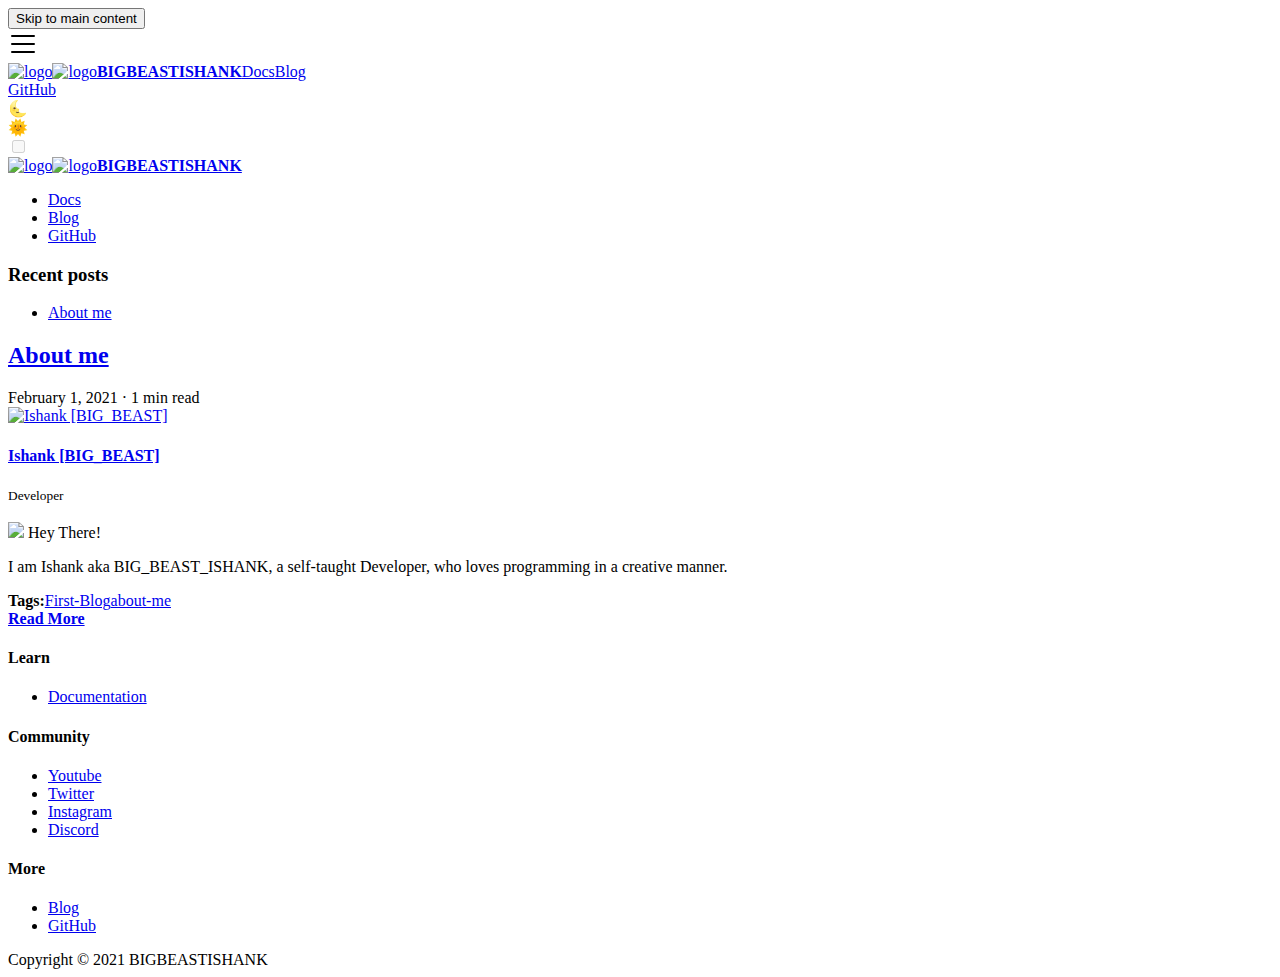
==== commit 814e9f5e: "Deploy website - based on" ====
--- a/blog/index.html
+++ b/blog/index.html
@@ -4,27 +4,27 @@
 <meta charset="UTF-8">
 <meta name="viewport" content="width=device-width,initial-scale=1">
 <meta name="generator" content="Docusaurus v2.0.0-alpha.70">
-<link rel="alternate" type="application/rss+xml" href="/blog/rss.xml" title="BIG BEAST ISHANK Blog RSS Feed">
-<link rel="alternate" type="application/atom+xml" href="/blog/atom.xml" title="BIG BEAST ISHANK Blog Atom Feed"><title data-react-helmet="true">Blog | BIG BEAST ISHANK</title><meta data-react-helmet="true" property="og:title" content="Blog | BIG BEAST ISHANK"><meta data-react-helmet="true" name="description" content="Blog"><meta data-react-helmet="true" property="og:description" content="Blog"><meta data-react-helmet="true" name="twitter:card" content="summary_large_image"><meta data-react-helmet="true" name="docusaurus_locale" content="en"><meta data-react-helmet="true" name="docusaurus_tag" content="default"><link data-react-helmet="true" rel="shortcut icon" href="/img/favicon.ico"><link rel="stylesheet" href="/styles.ba3bb60e.css">
-<link rel="preload" href="/styles.abb59bee.js" as="script">
-<link rel="preload" href="/runtime~main.8c509de3.js" as="script">
-<link rel="preload" href="/main.f85d4f51.js" as="script">
-<link rel="preload" href="/common.eca99613.js" as="script">
-<link rel="preload" href="/a6aa9e1f.bcd1574b.js" as="script">
-<link rel="preload" href="/90f80451.860d90c6.js" as="script">
-<link rel="preload" href="/5b78e912.a13b02d0.js" as="script">
-<link rel="preload" href="/5c4ee1d6.f1696af9.js" as="script">
+<link rel="alternate" type="application/rss+xml" href="/beta/blog/rss.xml" title="BIG BEAST ISHANK Blog RSS Feed">
+<link rel="alternate" type="application/atom+xml" href="/beta/blog/atom.xml" title="BIG BEAST ISHANK Blog Atom Feed"><title data-react-helmet="true">Blog | BIG BEAST ISHANK</title><meta data-react-helmet="true" property="og:title" content="Blog | BIG BEAST ISHANK"><meta data-react-helmet="true" name="description" content="Blog"><meta data-react-helmet="true" property="og:description" content="Blog"><meta data-react-helmet="true" name="twitter:card" content="summary_large_image"><meta data-react-helmet="true" name="docusaurus_locale" content="en"><meta data-react-helmet="true" name="docusaurus_tag" content="default"><link data-react-helmet="true" rel="shortcut icon" href="/beta/img/favicon.ico"><link rel="stylesheet" href="/beta/styles.ba3bb60e.css">
+<link rel="preload" href="/beta/styles.268b0465.js" as="script">
+<link rel="preload" href="/beta/runtime~main.0a6ac4f9.js" as="script">
+<link rel="preload" href="/beta/main.63603e1a.js" as="script">
+<link rel="preload" href="/beta/common.eca99613.js" as="script">
+<link rel="preload" href="/beta/a6aa9e1f.bcd1574b.js" as="script">
+<link rel="preload" href="/beta/90f80451.851bdff4.js" as="script">
+<link rel="preload" href="/beta/5b78e912.4078fc6c.js" as="script">
+<link rel="preload" href="/beta/63d271b1.e22991f4.js" as="script">
 </head>
 <body>
 <script>!function(){function t(t){document.documentElement.setAttribute("data-theme",t)}var e=function(){var t=null;try{t=localStorage.getItem("theme")}catch(t){}return t}();t(null!==e?e:"light")}()</script><div id="__docusaurus">
-<nav aria-label="Skip navigation links"><button type="button" tabindex="0" class="skipToContent_11B0">Skip to main content</button></nav><nav class="navbar navbar--fixed-top"><div class="navbar__inner"><div class="navbar__items"><div aria-label="Navigation bar toggle" class="navbar__toggle" role="button" tabindex="0"><svg aria-label="Menu" width="30" height="30" viewBox="0 0 30 30" role="img" focusable="false"><title>Menu</title><path stroke="currentColor" stroke-linecap="round" stroke-miterlimit="10" stroke-width="2" d="M4 7h22M4 15h22M4 23h22"></path></svg></div><a class="navbar__brand" href="/"><img src="/img/favicon.ico" alt="logo" class="themedImage_YANc themedImage--light_3CMI navbar__logo"><img src="/img/favicon.ico" alt="logo" class="themedImage_YANc themedImage--dark_3ARp navbar__logo"><strong class="navbar__title">BIGBEASTISHANK</strong></a><a class="navbar__item navbar__link" href="/docs/">Docs</a><a aria-current="page" class="navbar__item navbar__link navbar__link--active" href="/blog">Blog</a></div><div class="navbar__items navbar__items--right"><a href="https://github.com/BIGBEASTISHANK" target="_blank" rel="noopener noreferrer" class="navbar__item navbar__link">GitHub</a><div class="react-toggle react-toggle--disabled displayOnlyInLargeViewport_2N3Q"><div class="react-toggle-track"><div class="react-toggle-track-check"><span class="toggle_3NWk">🌜</span></div><div class="react-toggle-track-x"><span class="toggle_3NWk">🌞</span></div></div><div class="react-toggle-thumb"></div><input type="checkbox" disabled="" aria-label="Dark mode toggle" class="react-toggle-screenreader-only"></div></div></div><div role="presentation" class="navbar-sidebar__backdrop"></div><div class="navbar-sidebar"><div class="navbar-sidebar__brand"><a class="navbar__brand" href="/"><img src="/img/favicon.ico" alt="logo" class="themedImage_YANc themedImage--light_3CMI navbar__logo"><img src="/img/favicon.ico" alt="logo" class="themedImage_YANc themedImage--dark_3ARp navbar__logo"><strong class="navbar__title">BIGBEASTISHANK</strong></a></div><div class="navbar-sidebar__items"><div class="menu"><ul class="menu__list"><li class="menu__list-item"><a class="menu__link" href="/docs/">Docs</a></li><li class="menu__list-item"><a aria-current="page" class="menu__link navbar__link--active" href="/blog">Blog</a></li><li class="menu__list-item"><a href="https://github.com/BIGBEASTISHANK" target="_blank" rel="noopener noreferrer" class="menu__link">GitHub</a></li></ul></div></div></div></nav><div class="main-wrapper blog-wrapper"><div class="container margin-vert--lg"><div class="row"><div class="col col--2"><div class="sidebar_SWld thin-scrollbar"><h3 class="sidebarItemTitle_Km2m">Recent posts</h3><ul class="sidebarItemList_3UpA"><li class="sidebarItem_2T0D"><a class="sidebarItemLink_v5H9" href="/blog/About me">About me</a></li></ul></div></div><main class="col col--8"><article class="margin-bottom--xl"><header><h2 class="margin-bottom--sm blogPostTitle_3-lP"><a href="/blog/About me">About me</a></h2><div class="margin-vert--md"><time datetime="2021-02-01T18:30:00.000Z" class="blogPostDate_Ta7i">February 1, 2021  · 1 min read</time></div><div class="avatar margin-vert--md"><a class="avatar__photo-link avatar__photo" href="https://github.com/BIGBEASTISHANK" target="_blank" rel="noreferrer noopener"><img src="https://avatars.githubusercontent.com/u/77890275?s=400&amp;u=99675b4e9c731c5e655d5084dcfa908e53459413&amp;v=4" alt="Ishank [BIG_BEAST]"></a><div class="avatar__intro"><h4 class="avatar__name"><a href="https://github.com/BIGBEASTISHANK" target="_blank" rel="noreferrer noopener">Ishank [BIG_BEAST]</a></h4><small class="avatar__subtitle">Developer</small></div></div></header><section class="markdown"><br><img src="https://cdn.discordapp.com/emojis/776716850301763605.gif?v=1" width="60px"> Hey There!<p>I am Ishank aka BIG_BEAST_ISHANK, a self-taught Developer, who loves programming in a creative manner.</p></section><footer class="row margin-vert--lg"><div class="col"><strong>Tags:</strong><a class="margin-horiz--sm" href="/blog/tags/first-blog">First-Blog</a><a class="margin-horiz--sm" href="/blog/tags/about-me">about-me</a></div><div class="col text--right"><a aria-label="Read more about About me" href="/blog/About me"><strong>Read More</strong></a></div></footer></article><nav class="pagination-nav" aria-label="Blog list page navigation"><div class="pagination-nav__item"></div><div class="pagination-nav__item pagination-nav__item--next"></div></nav></main></div></div></div><footer class="footer footer--dark"><div class="container"><div class="row footer__links"><div class="col footer__col"><h4 class="footer__title">Learn</h4><ul class="footer__items"><li class="footer__item"><a class="footer__link-item" href="/docs/">Documentation</a></li></ul></div><div class="col footer__col"><h4 class="footer__title">Community</h4><ul class="footer__items"><li class="footer__item"><a href="https://www.youtube.com/channel/UCw6lNThNWxwz1cz5rvR1Rdw?disable_polymer=true" target="_blank" rel="noopener noreferrer" class="footer__link-item">Youtube</a></li><li class="footer__item"><a href="https://twitter.com/opishank" target="_blank" rel="noopener noreferrer" class="footer__link-item">Twitter</a></li><li class="footer__item"><a href="https://instagram.com/opishank" target="_blank" rel="noopener noreferrer" class="footer__link-item">Instagram</a></li><li class="footer__item"><a href="https://discord.gg/XfngbaaG2r" target="_blank" rel="noopener noreferrer" class="footer__link-item">Discord</a></li></ul></div><div class="col footer__col"><h4 class="footer__title">More</h4><ul class="footer__items"><li class="footer__item"><a class="footer__link-item" href="/blog">Blog</a></li><li class="footer__item"><a href="https://github.com/BIGBEASTISHANK" target="_blank" rel="noopener noreferrer" class="footer__link-item">GitHub</a></li></ul></div></div><div class="footer__bottom text--center"><div class="footer__copyright">Copyright © 2021 BIGBEASTISHANK</div></div></div></footer></div>
-<script src="/styles.abb59bee.js"></script>
-<script src="/runtime~main.8c509de3.js"></script>
-<script src="/main.f85d4f51.js"></script>
-<script src="/common.eca99613.js"></script>
-<script src="/a6aa9e1f.bcd1574b.js"></script>
-<script src="/90f80451.860d90c6.js"></script>
-<script src="/5b78e912.a13b02d0.js"></script>
-<script src="/5c4ee1d6.f1696af9.js"></script>
+<nav aria-label="Skip navigation links"><button type="button" tabindex="0" class="skipToContent_11B0">Skip to main content</button></nav><nav class="navbar navbar--fixed-top"><div class="navbar__inner"><div class="navbar__items"><div aria-label="Navigation bar toggle" class="navbar__toggle" role="button" tabindex="0"><svg aria-label="Menu" width="30" height="30" viewBox="0 0 30 30" role="img" focusable="false"><title>Menu</title><path stroke="currentColor" stroke-linecap="round" stroke-miterlimit="10" stroke-width="2" d="M4 7h22M4 15h22M4 23h22"></path></svg></div><a class="navbar__brand" href="/beta/"><img src="/beta/img/favicon.ico" alt="logo" class="themedImage_YANc themedImage--light_3CMI navbar__logo"><img src="/beta/img/favicon.ico" alt="logo" class="themedImage_YANc themedImage--dark_3ARp navbar__logo"><strong class="navbar__title">BIGBEASTISHANK</strong></a><a class="navbar__item navbar__link" href="/beta/docs/">Docs</a><a aria-current="page" class="navbar__item navbar__link navbar__link--active" href="/beta/blog">Blog</a></div><div class="navbar__items navbar__items--right"><a href="https://github.com/BIGBEASTISHANK" target="_blank" rel="noopener noreferrer" class="navbar__item navbar__link">GitHub</a><div class="react-toggle react-toggle--disabled displayOnlyInLargeViewport_2N3Q"><div class="react-toggle-track"><div class="react-toggle-track-check"><span class="toggle_3NWk">🌜</span></div><div class="react-toggle-track-x"><span class="toggle_3NWk">🌞</span></div></div><div class="react-toggle-thumb"></div><input type="checkbox" disabled="" aria-label="Dark mode toggle" class="react-toggle-screenreader-only"></div></div></div><div role="presentation" class="navbar-sidebar__backdrop"></div><div class="navbar-sidebar"><div class="navbar-sidebar__brand"><a class="navbar__brand" href="/beta/"><img src="/beta/img/favicon.ico" alt="logo" class="themedImage_YANc themedImage--light_3CMI navbar__logo"><img src="/beta/img/favicon.ico" alt="logo" class="themedImage_YANc themedImage--dark_3ARp navbar__logo"><strong class="navbar__title">BIGBEASTISHANK</strong></a></div><div class="navbar-sidebar__items"><div class="menu"><ul class="menu__list"><li class="menu__list-item"><a class="menu__link" href="/beta/docs/">Docs</a></li><li class="menu__list-item"><a aria-current="page" class="menu__link navbar__link--active" href="/beta/blog">Blog</a></li><li class="menu__list-item"><a href="https://github.com/BIGBEASTISHANK" target="_blank" rel="noopener noreferrer" class="menu__link">GitHub</a></li></ul></div></div></div></nav><div class="main-wrapper blog-wrapper"><div class="container margin-vert--lg"><div class="row"><div class="col col--2"><div class="sidebar_SWld thin-scrollbar"><h3 class="sidebarItemTitle_Km2m">Recent posts</h3><ul class="sidebarItemList_3UpA"><li class="sidebarItem_2T0D"><a class="sidebarItemLink_v5H9" href="/beta/blog/About me">About me</a></li></ul></div></div><main class="col col--8"><article class="margin-bottom--xl"><header><h2 class="margin-bottom--sm blogPostTitle_3-lP"><a href="/beta/blog/About me">About me</a></h2><div class="margin-vert--md"><time datetime="2021-02-01T18:30:00.000Z" class="blogPostDate_Ta7i">February 1, 2021  · 1 min read</time></div><div class="avatar margin-vert--md"><a class="avatar__photo-link avatar__photo" href="https://github.com/BIGBEASTISHANK" target="_blank" rel="noreferrer noopener"><img src="https://avatars.githubusercontent.com/u/77890275?s=400&amp;u=99675b4e9c731c5e655d5084dcfa908e53459413&amp;v=4" alt="Ishank [BIG_BEAST]"></a><div class="avatar__intro"><h4 class="avatar__name"><a href="https://github.com/BIGBEASTISHANK" target="_blank" rel="noreferrer noopener">Ishank [BIG_BEAST]</a></h4><small class="avatar__subtitle">Developer</small></div></div></header><section class="markdown"><br><img src="https://cdn.discordapp.com/emojis/776716850301763605.gif?v=1" width="60px"> Hey There!<p>I am Ishank aka BIG_BEAST_ISHANK, a self-taught Developer, who loves programming in a creative manner.</p></section><footer class="row margin-vert--lg"><div class="col"><strong>Tags:</strong><a class="margin-horiz--sm" href="/beta/blog/tags/first-blog">First-Blog</a><a class="margin-horiz--sm" href="/beta/blog/tags/about-me">about-me</a></div><div class="col text--right"><a aria-label="Read more about About me" href="/beta/blog/About me"><strong>Read More</strong></a></div></footer></article><nav class="pagination-nav" aria-label="Blog list page navigation"><div class="pagination-nav__item"></div><div class="pagination-nav__item pagination-nav__item--next"></div></nav></main></div></div></div><footer class="footer footer--dark"><div class="container"><div class="row footer__links"><div class="col footer__col"><h4 class="footer__title">Learn</h4><ul class="footer__items"><li class="footer__item"><a class="footer__link-item" href="/beta/docs/">Documentation</a></li></ul></div><div class="col footer__col"><h4 class="footer__title">Community</h4><ul class="footer__items"><li class="footer__item"><a href="https://www.youtube.com/channel/UCw6lNThNWxwz1cz5rvR1Rdw?disable_polymer=true" target="_blank" rel="noopener noreferrer" class="footer__link-item">Youtube</a></li><li class="footer__item"><a href="https://twitter.com/opishank" target="_blank" rel="noopener noreferrer" class="footer__link-item">Twitter</a></li><li class="footer__item"><a href="https://instagram.com/opishank" target="_blank" rel="noopener noreferrer" class="footer__link-item">Instagram</a></li><li class="footer__item"><a href="https://discord.gg/XfngbaaG2r" target="_blank" rel="noopener noreferrer" class="footer__link-item">Discord</a></li></ul></div><div class="col footer__col"><h4 class="footer__title">More</h4><ul class="footer__items"><li class="footer__item"><a class="footer__link-item" href="/beta/blog">Blog</a></li><li class="footer__item"><a href="https://github.com/BIGBEASTISHANK" target="_blank" rel="noopener noreferrer" class="footer__link-item">GitHub</a></li></ul></div></div><div class="footer__bottom text--center"><div class="footer__copyright">Copyright © 2021 BIGBEASTISHANK</div></div></div></footer></div>
+<script src="/beta/styles.268b0465.js"></script>
+<script src="/beta/runtime~main.0a6ac4f9.js"></script>
+<script src="/beta/main.63603e1a.js"></script>
+<script src="/beta/common.eca99613.js"></script>
+<script src="/beta/a6aa9e1f.bcd1574b.js"></script>
+<script src="/beta/90f80451.851bdff4.js"></script>
+<script src="/beta/5b78e912.4078fc6c.js"></script>
+<script src="/beta/63d271b1.e22991f4.js"></script>
 </body>
 </html>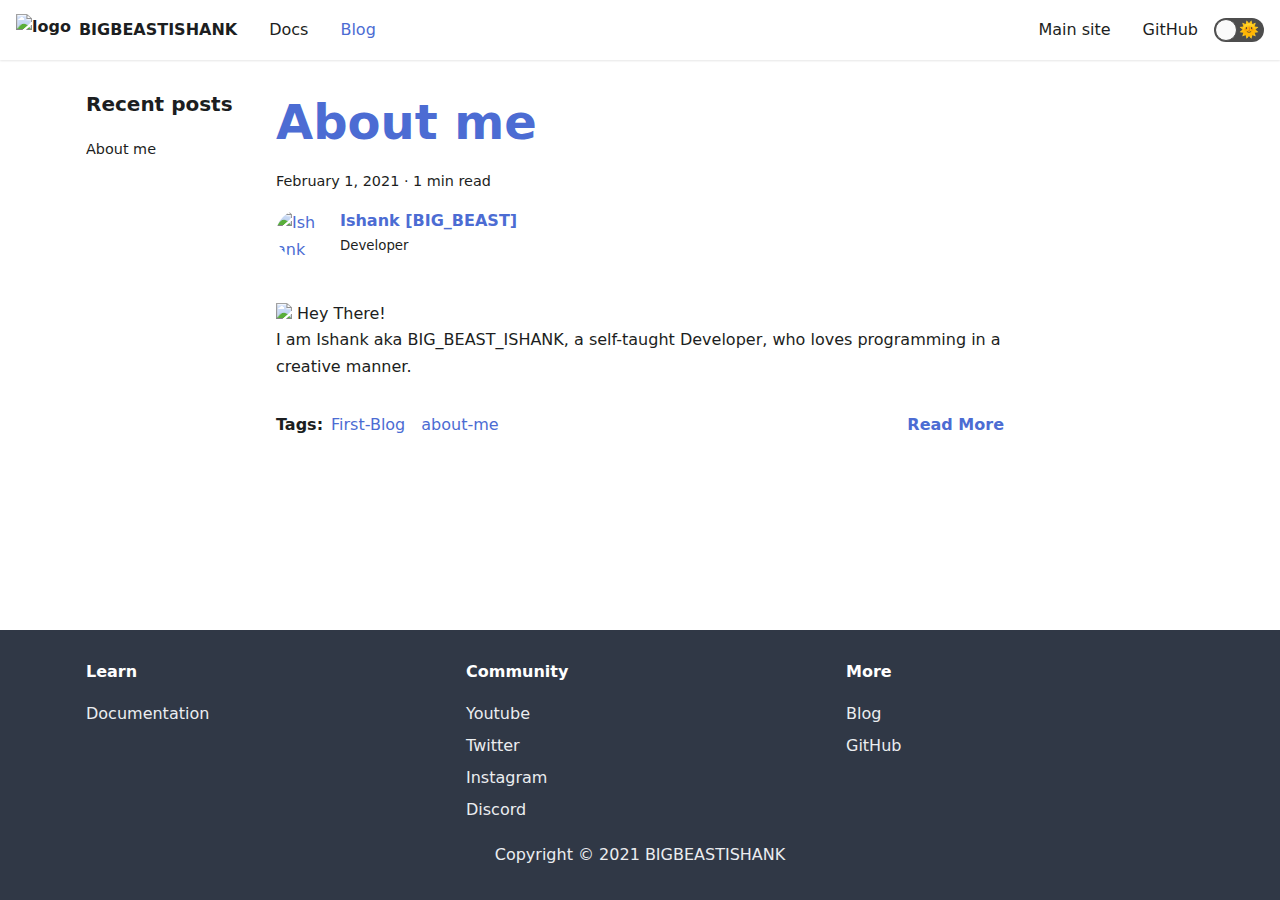
==== commit 1e6fdfe2: "Deploy website - based on" ====
--- a/blog/index.html
+++ b/blog/index.html
@@ -4,27 +4,27 @@
 <meta charset="UTF-8">
 <meta name="viewport" content="width=device-width,initial-scale=1">
 <meta name="generator" content="Docusaurus v2.0.0-alpha.70">
-<link rel="alternate" type="application/rss+xml" href="/beta/blog/rss.xml" title="BIG BEAST ISHANK Blog RSS Feed">
-<link rel="alternate" type="application/atom+xml" href="/beta/blog/atom.xml" title="BIG BEAST ISHANK Blog Atom Feed"><title data-react-helmet="true">Blog | BIG BEAST ISHANK</title><meta data-react-helmet="true" property="og:title" content="Blog | BIG BEAST ISHANK"><meta data-react-helmet="true" name="description" content="Blog"><meta data-react-helmet="true" property="og:description" content="Blog"><meta data-react-helmet="true" name="twitter:card" content="summary_large_image"><meta data-react-helmet="true" name="docusaurus_locale" content="en"><meta data-react-helmet="true" name="docusaurus_tag" content="default"><link data-react-helmet="true" rel="shortcut icon" href="/beta/img/favicon.ico"><link rel="stylesheet" href="/beta/styles.ba3bb60e.css">
-<link rel="preload" href="/beta/styles.268b0465.js" as="script">
-<link rel="preload" href="/beta/runtime~main.0a6ac4f9.js" as="script">
-<link rel="preload" href="/beta/main.63603e1a.js" as="script">
-<link rel="preload" href="/beta/common.eca99613.js" as="script">
-<link rel="preload" href="/beta/a6aa9e1f.bcd1574b.js" as="script">
-<link rel="preload" href="/beta/90f80451.851bdff4.js" as="script">
-<link rel="preload" href="/beta/5b78e912.4078fc6c.js" as="script">
-<link rel="preload" href="/beta/63d271b1.e22991f4.js" as="script">
+<link rel="alternate" type="application/rss+xml" href="/blog/rss.xml" title="BIG BEAST ISHANK Blog RSS Feed">
+<link rel="alternate" type="application/atom+xml" href="/blog/atom.xml" title="BIG BEAST ISHANK Blog Atom Feed"><title data-react-helmet="true">Blog | BIG BEAST ISHANK</title><meta data-react-helmet="true" property="og:title" content="Blog | BIG BEAST ISHANK"><meta data-react-helmet="true" name="description" content="Blog"><meta data-react-helmet="true" property="og:description" content="Blog"><meta data-react-helmet="true" name="twitter:card" content="summary_large_image"><meta data-react-helmet="true" name="docusaurus_locale" content="en"><meta data-react-helmet="true" name="docusaurus_tag" content="default"><link data-react-helmet="true" rel="shortcut icon" href="/img/favicon.ico"><link rel="stylesheet" href="/styles.ba3bb60e.css">
+<link rel="preload" href="/styles.abb59bee.js" as="script">
+<link rel="preload" href="/runtime~main.8c509de3.js" as="script">
+<link rel="preload" href="/main.f670c2c7.js" as="script">
+<link rel="preload" href="/common.eca99613.js" as="script">
+<link rel="preload" href="/a6aa9e1f.bcd1574b.js" as="script">
+<link rel="preload" href="/90f80451.860d90c6.js" as="script">
+<link rel="preload" href="/5b78e912.a13b02d0.js" as="script">
+<link rel="preload" href="/5c4ee1d6.f1696af9.js" as="script">
 </head>
 <body>
 <script>!function(){function t(t){document.documentElement.setAttribute("data-theme",t)}var e=function(){var t=null;try{t=localStorage.getItem("theme")}catch(t){}return t}();t(null!==e?e:"light")}()</script><div id="__docusaurus">
-<nav aria-label="Skip navigation links"><button type="button" tabindex="0" class="skipToContent_11B0">Skip to main content</button></nav><nav class="navbar navbar--fixed-top"><div class="navbar__inner"><div class="navbar__items"><div aria-label="Navigation bar toggle" class="navbar__toggle" role="button" tabindex="0"><svg aria-label="Menu" width="30" height="30" viewBox="0 0 30 30" role="img" focusable="false"><title>Menu</title><path stroke="currentColor" stroke-linecap="round" stroke-miterlimit="10" stroke-width="2" d="M4 7h22M4 15h22M4 23h22"></path></svg></div><a class="navbar__brand" href="/beta/"><img src="/beta/img/favicon.ico" alt="logo" class="themedImage_YANc themedImage--light_3CMI navbar__logo"><img src="/beta/img/favicon.ico" alt="logo" class="themedImage_YANc themedImage--dark_3ARp navbar__logo"><strong class="navbar__title">BIGBEASTISHANK</strong></a><a class="navbar__item navbar__link" href="/beta/docs/">Docs</a><a aria-current="page" class="navbar__item navbar__link navbar__link--active" href="/beta/blog">Blog</a></div><div class="navbar__items navbar__items--right"><a href="https://github.com/BIGBEASTISHANK" target="_blank" rel="noopener noreferrer" class="navbar__item navbar__link">GitHub</a><div class="react-toggle react-toggle--disabled displayOnlyInLargeViewport_2N3Q"><div class="react-toggle-track"><div class="react-toggle-track-check"><span class="toggle_3NWk">🌜</span></div><div class="react-toggle-track-x"><span class="toggle_3NWk">🌞</span></div></div><div class="react-toggle-thumb"></div><input type="checkbox" disabled="" aria-label="Dark mode toggle" class="react-toggle-screenreader-only"></div></div></div><div role="presentation" class="navbar-sidebar__backdrop"></div><div class="navbar-sidebar"><div class="navbar-sidebar__brand"><a class="navbar__brand" href="/beta/"><img src="/beta/img/favicon.ico" alt="logo" class="themedImage_YANc themedImage--light_3CMI navbar__logo"><img src="/beta/img/favicon.ico" alt="logo" class="themedImage_YANc themedImage--dark_3ARp navbar__logo"><strong class="navbar__title">BIGBEASTISHANK</strong></a></div><div class="navbar-sidebar__items"><div class="menu"><ul class="menu__list"><li class="menu__list-item"><a class="menu__link" href="/beta/docs/">Docs</a></li><li class="menu__list-item"><a aria-current="page" class="menu__link navbar__link--active" href="/beta/blog">Blog</a></li><li class="menu__list-item"><a href="https://github.com/BIGBEASTISHANK" target="_blank" rel="noopener noreferrer" class="menu__link">GitHub</a></li></ul></div></div></div></nav><div class="main-wrapper blog-wrapper"><div class="container margin-vert--lg"><div class="row"><div class="col col--2"><div class="sidebar_SWld thin-scrollbar"><h3 class="sidebarItemTitle_Km2m">Recent posts</h3><ul class="sidebarItemList_3UpA"><li class="sidebarItem_2T0D"><a class="sidebarItemLink_v5H9" href="/beta/blog/About me">About me</a></li></ul></div></div><main class="col col--8"><article class="margin-bottom--xl"><header><h2 class="margin-bottom--sm blogPostTitle_3-lP"><a href="/beta/blog/About me">About me</a></h2><div class="margin-vert--md"><time datetime="2021-02-01T18:30:00.000Z" class="blogPostDate_Ta7i">February 1, 2021  · 1 min read</time></div><div class="avatar margin-vert--md"><a class="avatar__photo-link avatar__photo" href="https://github.com/BIGBEASTISHANK" target="_blank" rel="noreferrer noopener"><img src="https://avatars.githubusercontent.com/u/77890275?s=400&amp;u=99675b4e9c731c5e655d5084dcfa908e53459413&amp;v=4" alt="Ishank [BIG_BEAST]"></a><div class="avatar__intro"><h4 class="avatar__name"><a href="https://github.com/BIGBEASTISHANK" target="_blank" rel="noreferrer noopener">Ishank [BIG_BEAST]</a></h4><small class="avatar__subtitle">Developer</small></div></div></header><section class="markdown"><br><img src="https://cdn.discordapp.com/emojis/776716850301763605.gif?v=1" width="60px"> Hey There!<p>I am Ishank aka BIG_BEAST_ISHANK, a self-taught Developer, who loves programming in a creative manner.</p></section><footer class="row margin-vert--lg"><div class="col"><strong>Tags:</strong><a class="margin-horiz--sm" href="/beta/blog/tags/first-blog">First-Blog</a><a class="margin-horiz--sm" href="/beta/blog/tags/about-me">about-me</a></div><div class="col text--right"><a aria-label="Read more about About me" href="/beta/blog/About me"><strong>Read More</strong></a></div></footer></article><nav class="pagination-nav" aria-label="Blog list page navigation"><div class="pagination-nav__item"></div><div class="pagination-nav__item pagination-nav__item--next"></div></nav></main></div></div></div><footer class="footer footer--dark"><div class="container"><div class="row footer__links"><div class="col footer__col"><h4 class="footer__title">Learn</h4><ul class="footer__items"><li class="footer__item"><a class="footer__link-item" href="/beta/docs/">Documentation</a></li></ul></div><div class="col footer__col"><h4 class="footer__title">Community</h4><ul class="footer__items"><li class="footer__item"><a href="https://www.youtube.com/channel/UCw6lNThNWxwz1cz5rvR1Rdw?disable_polymer=true" target="_blank" rel="noopener noreferrer" class="footer__link-item">Youtube</a></li><li class="footer__item"><a href="https://twitter.com/opishank" target="_blank" rel="noopener noreferrer" class="footer__link-item">Twitter</a></li><li class="footer__item"><a href="https://instagram.com/opishank" target="_blank" rel="noopener noreferrer" class="footer__link-item">Instagram</a></li><li class="footer__item"><a href="https://discord.gg/XfngbaaG2r" target="_blank" rel="noopener noreferrer" class="footer__link-item">Discord</a></li></ul></div><div class="col footer__col"><h4 class="footer__title">More</h4><ul class="footer__items"><li class="footer__item"><a class="footer__link-item" href="/beta/blog">Blog</a></li><li class="footer__item"><a href="https://github.com/BIGBEASTISHANK" target="_blank" rel="noopener noreferrer" class="footer__link-item">GitHub</a></li></ul></div></div><div class="footer__bottom text--center"><div class="footer__copyright">Copyright © 2021 BIGBEASTISHANK</div></div></div></footer></div>
-<script src="/beta/styles.268b0465.js"></script>
-<script src="/beta/runtime~main.0a6ac4f9.js"></script>
-<script src="/beta/main.63603e1a.js"></script>
-<script src="/beta/common.eca99613.js"></script>
-<script src="/beta/a6aa9e1f.bcd1574b.js"></script>
-<script src="/beta/90f80451.851bdff4.js"></script>
-<script src="/beta/5b78e912.4078fc6c.js"></script>
-<script src="/beta/63d271b1.e22991f4.js"></script>
+<nav aria-label="Skip navigation links"><button type="button" tabindex="0" class="skipToContent_11B0">Skip to main content</button></nav><nav class="navbar navbar--fixed-top"><div class="navbar__inner"><div class="navbar__items"><div aria-label="Navigation bar toggle" class="navbar__toggle" role="button" tabindex="0"><svg aria-label="Menu" width="30" height="30" viewBox="0 0 30 30" role="img" focusable="false"><title>Menu</title><path stroke="currentColor" stroke-linecap="round" stroke-miterlimit="10" stroke-width="2" d="M4 7h22M4 15h22M4 23h22"></path></svg></div><a class="navbar__brand" href="/"><img src="/img/favicon.ico" alt="logo" class="themedImage_YANc themedImage--light_3CMI navbar__logo"><img src="/img/favicon.ico" alt="logo" class="themedImage_YANc themedImage--dark_3ARp navbar__logo"><strong class="navbar__title">BIGBEASTISHANK</strong></a><a class="navbar__item navbar__link" href="/docs/">Docs</a><a aria-current="page" class="navbar__item navbar__link navbar__link--active" href="/blog">Blog</a></div><div class="navbar__items navbar__items--right"><a href="https://bigbeastishank.github.io/#/" target="_blank" rel="noopener noreferrer" class="navbar__item navbar__link">Main site</a><a href="https://github.com/BIGBEASTISHANK" target="_blank" rel="noopener noreferrer" class="navbar__item navbar__link">GitHub</a><div class="react-toggle react-toggle--disabled displayOnlyInLargeViewport_2N3Q"><div class="react-toggle-track"><div class="react-toggle-track-check"><span class="toggle_3NWk">🌜</span></div><div class="react-toggle-track-x"><span class="toggle_3NWk">🌞</span></div></div><div class="react-toggle-thumb"></div><input type="checkbox" disabled="" aria-label="Dark mode toggle" class="react-toggle-screenreader-only"></div></div></div><div role="presentation" class="navbar-sidebar__backdrop"></div><div class="navbar-sidebar"><div class="navbar-sidebar__brand"><a class="navbar__brand" href="/"><img src="/img/favicon.ico" alt="logo" class="themedImage_YANc themedImage--light_3CMI navbar__logo"><img src="/img/favicon.ico" alt="logo" class="themedImage_YANc themedImage--dark_3ARp navbar__logo"><strong class="navbar__title">BIGBEASTISHANK</strong></a></div><div class="navbar-sidebar__items"><div class="menu"><ul class="menu__list"><li class="menu__list-item"><a class="menu__link" href="/docs/">Docs</a></li><li class="menu__list-item"><a aria-current="page" class="menu__link navbar__link--active" href="/blog">Blog</a></li><li class="menu__list-item"><a href="https://bigbeastishank.github.io/#/" target="_blank" rel="noopener noreferrer" class="menu__link">Main site</a></li><li class="menu__list-item"><a href="https://github.com/BIGBEASTISHANK" target="_blank" rel="noopener noreferrer" class="menu__link">GitHub</a></li></ul></div></div></div></nav><div class="main-wrapper blog-wrapper"><div class="container margin-vert--lg"><div class="row"><div class="col col--2"><div class="sidebar_SWld thin-scrollbar"><h3 class="sidebarItemTitle_Km2m">Recent posts</h3><ul class="sidebarItemList_3UpA"><li class="sidebarItem_2T0D"><a class="sidebarItemLink_v5H9" href="/blog/About me">About me</a></li></ul></div></div><main class="col col--8"><article class="margin-bottom--xl"><header><h2 class="margin-bottom--sm blogPostTitle_3-lP"><a href="/blog/About me">About me</a></h2><div class="margin-vert--md"><time datetime="2021-02-01T18:30:00.000Z" class="blogPostDate_Ta7i">February 1, 2021  · 1 min read</time></div><div class="avatar margin-vert--md"><a class="avatar__photo-link avatar__photo" href="https://github.com/BIGBEASTISHANK" target="_blank" rel="noreferrer noopener"><img src="https://avatars.githubusercontent.com/u/77890275?s=400&amp;u=99675b4e9c731c5e655d5084dcfa908e53459413&amp;v=4" alt="Ishank [BIG_BEAST]"></a><div class="avatar__intro"><h4 class="avatar__name"><a href="https://github.com/BIGBEASTISHANK" target="_blank" rel="noreferrer noopener">Ishank [BIG_BEAST]</a></h4><small class="avatar__subtitle">Developer</small></div></div></header><section class="markdown"><br><img src="https://cdn.discordapp.com/emojis/776716850301763605.gif?v=1" width="60px"> Hey There!<p>I am Ishank aka BIG_BEAST_ISHANK, a self-taught Developer, who loves programming in a creative manner.</p></section><footer class="row margin-vert--lg"><div class="col"><strong>Tags:</strong><a class="margin-horiz--sm" href="/blog/tags/first-blog">First-Blog</a><a class="margin-horiz--sm" href="/blog/tags/about-me">about-me</a></div><div class="col text--right"><a aria-label="Read more about About me" href="/blog/About me"><strong>Read More</strong></a></div></footer></article><nav class="pagination-nav" aria-label="Blog list page navigation"><div class="pagination-nav__item"></div><div class="pagination-nav__item pagination-nav__item--next"></div></nav></main></div></div></div><footer class="footer footer--dark"><div class="container"><div class="row footer__links"><div class="col footer__col"><h4 class="footer__title">Learn</h4><ul class="footer__items"><li class="footer__item"><a class="footer__link-item" href="/docs/">Documentation</a></li></ul></div><div class="col footer__col"><h4 class="footer__title">Community</h4><ul class="footer__items"><li class="footer__item"><a href="https://www.youtube.com/channel/UCw6lNThNWxwz1cz5rvR1Rdw?disable_polymer=true" target="_blank" rel="noopener noreferrer" class="footer__link-item">Youtube</a></li><li class="footer__item"><a href="https://twitter.com/opishank" target="_blank" rel="noopener noreferrer" class="footer__link-item">Twitter</a></li><li class="footer__item"><a href="https://instagram.com/opishank" target="_blank" rel="noopener noreferrer" class="footer__link-item">Instagram</a></li><li class="footer__item"><a href="https://discord.gg/XfngbaaG2r" target="_blank" rel="noopener noreferrer" class="footer__link-item">Discord</a></li></ul></div><div class="col footer__col"><h4 class="footer__title">More</h4><ul class="footer__items"><li class="footer__item"><a class="footer__link-item" href="/blog">Blog</a></li><li class="footer__item"><a href="https://github.com/BIGBEASTISHANK" target="_blank" rel="noopener noreferrer" class="footer__link-item">GitHub</a></li></ul></div></div><div class="footer__bottom text--center"><div class="footer__copyright">Copyright © 2021 BIGBEASTISHANK</div></div></div></footer></div>
+<script src="/styles.abb59bee.js"></script>
+<script src="/runtime~main.8c509de3.js"></script>
+<script src="/main.f670c2c7.js"></script>
+<script src="/common.eca99613.js"></script>
+<script src="/a6aa9e1f.bcd1574b.js"></script>
+<script src="/90f80451.860d90c6.js"></script>
+<script src="/5b78e912.a13b02d0.js"></script>
+<script src="/5c4ee1d6.f1696af9.js"></script>
 </body>
 </html>--- a/styles.ba3bb60e.css
+++ b/styles.ba3bb60e.css
@@ -0,0 +1 @@
+.row .col,img{max-width:100%}.markdown li,body{word-wrap:break-word}pre,table{overflow:auto}blockquote,pre{margin:0 0 var(--ifm-spacing-vertical)}.button,.close{-webkit-appearance:none;cursor:pointer}.breadcrumbs__link,.button{transition-timing-function:var(--ifm-transition-timing-default)}.button,.react-toggle{-webkit-user-select:none;-ms-user-select:none}.button--link,a{-webkit-text-decoration:var(--ifm-link-decoration)}.button,.close,.menu__link,.navbar__link{cursor:pointer}.tabs__item,hr,img{box-sizing:content-box}.react-toggle,html{-webkit-tap-highlight-color:transparent}.footer__items,.menu__list,.pills__item,.sidebarItem_2T0D{list-style-type:none}:root{--ra-admonition-background-color:var(--ifm-alert-background-color);--ra-admonition-border-width:var(--ifm-alert-border-width);--ra-admonition-border-color:var(--ifm-alert-border-color);--ra-admonition-border-radius:var(--ifm-alert-border-radius);--ra-admonition-color:var(--ifm-alert-color);--ra-admonition-padding-vertical:var(--ifm-alert-padding-vertical);--ra-admonition-padding-horizontal:var(--ifm-alert-padding-horizontal);--ra-color-note:var(--ifm-color-secondary);--ra-color-important:var(--ifm-color-info);--ra-color-tip:var(--ifm-color-success);--ra-color-caution:var(--ifm-color-warning);--ra-color-warning:var(--ifm-color-danger);--ra-color-text-dark:var(--ifm-color-gray-900);--ifm-dark-value:10%;--ifm-darker-value:15%;--ifm-darkest-value:30%;--ifm-light-value:15%;--ifm-lighter-value:30%;--ifm-lightest-value:50%;--ifm-color-secondary:#ebedf0;--ifm-color-secondary-dark:#d4d5d8;--ifm-color-secondary-darker:#c8c9cc;--ifm-color-secondary-darkest:#a4a6a8;--ifm-color-secondary-light:#eef0f2;--ifm-color-secondary-lighter:#f1f2f5;--ifm-color-secondary-lightest:#f5f6f8;--ifm-color-success:#00a400;--ifm-color-success-dark:#009400;--ifm-color-success-darker:#008b00;--ifm-color-success-darkest:#007300;--ifm-color-success-light:#26b226;--ifm-color-success-lighter:#4dbf4d;--ifm-color-success-lightest:#80d280;--ifm-color-info:#54c7ec;--ifm-color-info-dark:#4cb3d4;--ifm-color-info-darker:#47a9c9;--ifm-color-info-darkest:#3b8ba5;--ifm-color-info-light:#6ecfef;--ifm-color-info-lighter:#87d8f2;--ifm-color-info-lightest:#aae3f6;--ifm-color-warning:#ffba00;--ifm-color-warning-dark:#e6a700;--ifm-color-warning-darker:#d99e00;--ifm-color-warning-darkest:#b38200;--ifm-color-warning-light:#ffc426;--ifm-color-warning-lighter:#ffcf4d;--ifm-color-warning-lightest:#ffdd80;--ifm-color-danger:#fa383e;--ifm-color-danger-dark:#e13238;--ifm-color-danger-darker:#d53035;--ifm-color-danger-darkest:#af272b;--ifm-color-danger-light:#fb565b;--ifm-color-danger-lighter:#fb7478;--ifm-color-danger-lightest:#fd9c9f;--ifm-color-white:#fff;--ifm-color-black:#000;--ifm-color-gray-0:var(--ifm-color-white);--ifm-color-gray-100:#f5f6f7;--ifm-color-gray-200:#ebedf0;--ifm-color-gray-300:#dadde1;--ifm-color-gray-400:#ccd0d5;--ifm-color-gray-500:#bec3c9;--ifm-color-gray-600:#8d949e;--ifm-color-gray-700:#606770;--ifm-color-gray-800:#444950;--ifm-color-gray-900:#1c1e21;--ifm-color-gray-1000:var(--ifm-color-black);--ifm-color-emphasis-0:var(--ifm-color-gray-0);--ifm-color-emphasis-100:var(--ifm-color-gray-100);--ifm-color-emphasis-200:var(--ifm-color-gray-200);--ifm-color-emphasis-300:var(--ifm-color-gray-300);--ifm-color-emphasis-400:var(--ifm-color-gray-400);--ifm-color-emphasis-500:var(--ifm-color-gray-500);--ifm-color-emphasis-600:var(--ifm-color-gray-600);--ifm-color-emphasis-700:var(--ifm-color-gray-700);--ifm-color-emphasis-800:var(--ifm-color-gray-800);--ifm-color-emphasis-900:var(--ifm-color-gray-900);--ifm-color-emphasis-1000:var(--ifm-color-gray-1000);--ifm-color-content:var(--ifm-color-emphasis-900);--ifm-color-content-inverse:var(--ifm-color-emphasis-0);--ifm-color-content-secondary:#606770;--ifm-background-color:transparent;--ifm-background-surface-color:var(--ifm-color-content-inverse);--ifm-global-border-width:1px;--ifm-global-radius:0.4rem;--ifm-hover-overlay:rgba(0,0,0,0.05);--ifm-font-color-base:var(--ifm-color-content);--ifm-font-color-base-inverse:var(--ifm-color-content-inverse);--ifm-font-color-secondary:var(--ifm-color-content-secondary);--ifm-font-family-base:system-ui,-apple-system,Segoe UI,Roboto,Ubuntu,Cantarell,Noto Sans,sans-serif,BlinkMacSystemFont,"Segoe UI",Helvetica,Arial,sans-serif,"Apple Color Emoji","Segoe UI Emoji","Segoe UI Symbol";--ifm-font-family-monospace:SFMono-Regular,Menlo,Monaco,Consolas,"Liberation Mono","Courier New",monospace;--ifm-font-size-base:100%;--ifm-font-weight-light:300;--ifm-font-weight-normal:400;--ifm-font-weight-semibold:500;--ifm-font-weight-bold:700;--ifm-font-weight-base:var(--ifm-font-weight-normal);--ifm-line-height-base:1.65;--ifm-global-spacing:1rem;--ifm-spacing-vertical:var(--ifm-global-spacing);--ifm-spacing-horizontal:var(--ifm-global-spacing);--ifm-transition-fast:200ms;--ifm-transition-slow:400ms;--ifm-transition-timing-default:cubic-bezier(0.08,0.52,0.52,1);--ifm-global-shadow-lw:0 1px 2px 0 rgba(0,0,0,0.1);--ifm-global-shadow-md:0 5px 40px rgba(0,0,0,0.2);--ifm-global-shadow-tl:0 12px 28px 0 rgba(0,0,0,0.2),0 2px 4px 0 rgba(0,0,0,0.1);--ifm-z-index-dropdown:2;--ifm-z-index-fixed:3;--ifm-z-index-overlay:4;--ifm-container-width:1140px;--ifm-code-background:var(--ifm-color-emphasis-200);--ifm-code-border-radius:var(--ifm-global-radius);--ifm-code-color:var(--ifm-color-emphasis-900);--ifm-code-padding-horizontal:0.4rem;--ifm-code-padding-vertical:0.2rem;--ifm-pre-background:var(--ifm-color-emphasis-100);--ifm-pre-border-radius:var(--ifm-code-border-radius);--ifm-pre-color:inherit;--ifm-pre-line-height:1.45;--ifm-pre-padding:1rem;--ifm-heading-color:inherit;--ifm-heading-margin-top:0;--ifm-heading-margin-bottom:var(--ifm-spacing-vertical);--ifm-heading-font-family:inherit;--ifm-heading-font-weight:var(--ifm-font-weight-bold);--ifm-heading-line-height:1.25;--ifm-h1-font-size:2rem;--ifm-h2-font-size:1.5rem;--ifm-h3-font-size:1.25rem;--ifm-h4-font-size:1rem;--ifm-h5-font-size:0.875rem;--ifm-h6-font-size:0.85rem;--ifm-image-alignment-padding:1.25rem;--ifm-leading-desktop:1.25;--ifm-leading:calc(var(--ifm-leading-desktop)*1rem);--ifm-list-left-padding:2rem;--ifm-list-margin:1rem;--ifm-list-item-margin:0.25rem;--ifm-list-paragraph-margin:1rem;--ifm-table-cell-padding:0.75rem;--ifm-table-background:transparent;--ifm-table-stripe-background:var(--ifm-color-emphasis-100);--ifm-table-border-width:1px;--ifm-table-border-color:var(--ifm-color-emphasis-300);--ifm-table-head-background:inherit;--ifm-table-head-color:inherit;--ifm-table-head-font-weight:var(--ifm-font-weight-bold);--ifm-table-cell-color:inherit;--ifm-link-color:var(--ifm-color-primary);--ifm-link-decoration:none;--ifm-link-hover-color:var(--ifm-link-color);--ifm-link-hover-decoration:underline;--ifm-paragraph-margin-bottom:var(--ifm-leading);--ifm-blockquote-color:#6a737d;--ifm-blockquote-font-size:var(--ifm-font-size-base);--ifm-blockquote-padding-horizontal:1rem;--ifm-blockquote-padding-vertical:1rem;--ifm-hr-border-color:var(--ifm-color-emphasis-500);--ifm-hr-border-width:1px;--ifm-hr-margin-vertical:1.5rem;--ifm-alert-background-color:inherit;--ifm-alert-border-color:inherit;--ifm-alert-border-radius:var(--ifm-global-radius);--ifm-alert-border-width:var(--ifm-global-border-width);--ifm-alert-color:var(--ifm-font-color-base-inverse);--ifm-alert-padding-horizontal:var(--ifm-spacing-horizontal);--ifm-alert-padding-vertical:var(--ifm-spacing-vertical);--ifm-avatar-intro-margin:1rem;--ifm-avatar-intro-alignment:inherit;--ifm-avatar-photo-size-sm:2rem;--ifm-avatar-photo-size-md:3rem;--ifm-avatar-photo-size-lg:4rem;--ifm-avatar-photo-size-xl:6rem;--ifm-badge-background-color:inherit;--ifm-badge-border-color:inherit;--ifm-badge-border-radius:var(--ifm-global-radius);--ifm-badge-border-width:var(--ifm-global-border-width);--ifm-badge-color:var(--ifm-color-white);--ifm-badge-padding-horizontal:calc(var(--ifm-spacing-horizontal)*0.5);--ifm-badge-padding-vertical:calc(var(--ifm-spacing-vertical)*0.25);--ifm-breadcrumb-border-radius:1.5rem;--ifm-breadcrumb-spacing:0.0625rem;--ifm-breadcrumb-color-active:var(--ifm-color-primary);--ifm-breadcrumb-item-background-active:var(--ifm-hover-overlay);--ifm-breadcrumb-padding-horizontal:1rem;--ifm-breadcrumb-padding-vertical:0.5rem;--ifm-breadcrumb-size-multiplier:1;--ifm-breadcrumb-separator:url('data:image/svg+xml;utf8,<svg xmlns="http://www.w3.org/2000/svg" x="0px" y="0px" viewBox="0 0 256 256"><g><g><polygon points="79.093,0 48.907,30.187 146.72,128 48.907,225.813 79.093,256 207.093,128"/></g></g><g></g><g></g><g></g><g></g><g></g><g></g><g></g><g></g><g></g><g></g><g></g><g></g><g></g><g></g><g></g></svg>');--ifm-breadcrumb-separator-filter:none;--ifm-breadcrumb-separator-size:0.5rem;--ifm-breadcrumb-separator-size-multiplier:1.25;--ifm-button-background-color:inherit;--ifm-button-border-color:var(--ifm-button-background-color);--ifm-button-border-width:var(--ifm-global-border-width);--ifm-button-color:var(--ifm-font-color-base-inverse);--ifm-button-font-weight:var(--ifm-font-weight-bold);--ifm-button-padding-horizontal:1.5rem;--ifm-button-padding-vertical:0.375rem;--ifm-button-size-multiplier:1;--ifm-button-transition-duration:var(--ifm-transition-fast);--ifm-button-border-radius:calc(var(--ifm-global-radius)*var(--ifm-button-size-multiplier));--ifm-button-group-margin:2px;--ifm-card-background-color:var(--ifm-background-surface-color);--ifm-card-border-radius:calc(var(--ifm-global-radius)*2);--ifm-card-horizontal-spacing:var(--ifm-global-spacing);--ifm-card-vertical-spacing:var(--ifm-global-spacing);--ifm-toc-border-color:var(--ifm-color-emphasis-300);--ifm-toc-link-color:var(--ifm-color-content-secondary);--ifm-toc-padding-left:0.5rem;--ifm-toc-padding-vertical:0.5rem;--ifm-dropdown-background-color:var(--ifm-background-surface-color);--ifm-dropdown-font-weight:var(--ifm-font-weight-semibold);--ifm-dropdown-link-color:var(--ifm-font-color-base);--ifm-dropdown-hover-background-color:var(--ifm-hover-overlay);--ifm-footer-background-color:var(--ifm-color-emphasis-100);--ifm-footer-color:inherit;--ifm-footer-link-color:var(--ifm-color-emphasis-700);--ifm-footer-link-hover-color:var(--ifm-color-primary);--ifm-footer-link-horizontal-spacing:0.5rem;--ifm-footer-padding-horizontal:calc(var(--ifm-spacing-horizontal)*2);--ifm-footer-padding-vertical:calc(var(--ifm-spacing-vertical)*2);--ifm-footer-title-color:inherit;--ifm-hero-background-color:var(--ifm-background-surface-color);--ifm-hero-text-color:var(--ifm-color-emphasis-800);--ifm-menu-color:var(--ifm-color-emphasis-700);--ifm-menu-color-active:var(--ifm-color-primary);--ifm-menu-color-background-active:var(--ifm-hover-overlay);--ifm-menu-color-background-hover:var(--ifm-hover-overlay);--ifm-menu-link-padding-horizontal:1rem;--ifm-menu-link-padding-vertical:0.375rem;--ifm-menu-link-sublist-icon:url('data:image/svg+xml;utf8,<svg xmlns="http://www.w3.org/2000/svg" width="16px" height="16px" viewBox="0 0 24 24"><path fill="rgba(0,0,0,0.5)" d="M7.41 15.41L12 10.83l4.59 4.58L18 14l-6-6-6 6z"></path></svg>');--ifm-menu-link-sublist-icon-filter:none;--ifm-navbar-background-color:var(--ifm-background-surface-color);--ifm-navbar-height:3.75rem;--ifm-navbar-item-padding-horizontal:1rem;--ifm-navbar-item-padding-vertical:0.25rem;--ifm-navbar-link-color:var(--ifm-font-color-base);--ifm-navbar-link-hover-color:var(--ifm-color-primary);--ifm-navbar-link-active-color:var(--ifm-link-color);--ifm-navbar-padding-horizontal:var(--ifm-spacing-horizontal);--ifm-navbar-padding-vertical:calc(var(--ifm-spacing-vertical)*0.5);--ifm-navbar-shadow:var(--ifm-global-shadow-lw);--ifm-navbar-search-input-background-color:var(--ifm-color-emphasis-200);--ifm-navbar-search-input-color:var(--ifm-color-emphasis-800);--ifm-navbar-search-input-placeholder-color:var(--ifm-color-emphasis-500);--ifm-navbar-search-input-icon:url('data:image/svg+xml;utf8,<svg fill="currentColor" xmlns="http://www.w3.org/2000/svg" viewBox="0 0 16 16" height="16px" width="16px"><path d="M6.02945,10.20327a4.17382,4.17382,0,1,1,4.17382-4.17382A4.15609,4.15609,0,0,1,6.02945,10.20327Zm9.69195,4.2199L10.8989,9.59979A5.88021,5.88021,0,0,0,12.058,6.02856,6.00467,6.00467,0,1,0,9.59979,10.8989l4.82338,4.82338a.89729.89729,0,0,0,1.29912,0,.89749.89749,0,0,0-.00087-1.29909Z" /></svg>');--ifm-navbar-sidebar-width:80vw;--ifm-pagination-border-radius:calc(var(--ifm-global-radius)*var(--ifm-pagination-size-multiplier));--ifm-pagination-color-active:var(--ifm-color-primary);--ifm-pagination-font-size:1rem;--ifm-pagination-item-active-background:var(--ifm-hover-overlay);--ifm-pagination-page-spacing:0.0625rem;--ifm-pagination-padding-horizontal:calc(var(--ifm-spacing-horizontal)*1);--ifm-pagination-padding-vertical:calc(var(--ifm-spacing-vertical)*0.25);--ifm-pagination-size-multiplier:1;--ifm-pagination-nav-border-radius:var(--ifm-global-radius);--ifm-pagination-nav-color-hover:var(--ifm-color-primary);--ifm-pills-color-active:var(--ifm-color-primary);--ifm-pills-color-background-active:var(--ifm-hover-overlay);--ifm-pills-spacing:0.0625rem;--ifm-tabs-color:var(--ifm-font-color-secondary);--ifm-tabs-color-active:var(--ifm-color-primary);--ifm-tabs-padding-horizontal:1rem;--ifm-tabs-padding-vertical:1rem;--ifm-tabs-spacing:0.0625rem;--ifm-scrollbar-size:7px;--ifm-scrollbar-track-background-color:#f1f1f1;--ifm-scrollbar-thumb-background-color:#888;--ifm-scrollbar-thumb-hover-background-color:#555;--ifm-color-primary:#4c6cd3;--ifm-color-primary-dark:#21af90;--ifm-color-primary-darker:#1fa588;--ifm-color-primary-darkest:#1a8870;--ifm-color-primary-light:#46cbae;--ifm-color-primary-lighter:#66d4bd;--ifm-color-primary-lightest:#92e0d0;--ifm-code-font-size:95%;--docusaurus-announcement-bar-height:auto;--collapse-button-bg-color-dark:#2e333a;--doc-sidebar-width:300px}.admonition{margin-bottom:1em;--ra-admonition-icon-color:var(--ra-admonition-color)}.admonition:not(.alert){background-color:var(--ra-admonition-background-color);border:var(--ra-admonition-border-width) solid var(--ra-admonition-border-color);border-radius:var(--ra-admonition-border-radius);box-sizing:border-box;color:var(--ra-admonition-color);padding:var(--ra-admonition-padding-vertical) var(--ra-admonition-padding-horizontal);--ra-admonition-background-color:var(--ifm-color-primary)}.container,.row .col{padding:0 var(--ifm-spacing-horizontal);width:100%}.admonition h5{margin-top:0;margin-bottom:8px;text-transform:uppercase}.admonition-icon{display:inline-block;vertical-align:middle;margin-right:.2em}.admonition-icon svg{display:inline-block;width:22px;height:22px;stroke-width:0;fill:var(--ra-admonition-icon-color);stroke:var(--ra-admonition-icon-color)}.admonition-content>:last-child,blockquote>:last-child{margin-bottom:0}.admonition-note{--ra-admonition-color:var(--ra-color-text-dark)}*{box-sizing:border-box}html{font:var(--ifm-font-size-base)/var(--ifm-line-height-base) var(--ifm-font-family-base);background-color:var(--ifm-background-color);color:var(--ifm-font-color-base);text-rendering:optimizelegibility;-webkit-font-smoothing:antialiased;-ms-text-size-adjust:100%;-webkit-text-size-adjust:100%}body{margin:0;transition:var(--ifm-transition-fast) ease color}.container{max-width:var(--ifm-container-width);margin:0 auto}.padding-bottom--none,.padding-vert--none{padding-bottom:0!important}.padding-top--none,.padding-vert--none{padding-top:0!important}.padding-horiz--none,.padding-left--none{padding-left:0!important}.padding-horiz--none,.padding-right--none{padding-right:0!important}.container--fluid{max-width:inherit}.row{display:flex;flex-direction:row;flex-wrap:wrap;margin:0 calc(var(--ifm-spacing-horizontal)*-1)}.margin-bottom--none,.margin-vert--none,.markdown>:last-child{margin-bottom:0!important}.margin-top--none,.margin-vert--none,.markdown>:first-child{margin-top:0!important}.row .col{--ifm-col-width:100%;flex:1 0;margin-left:0}.row .col.col--1,.row .col.col--2,.row .col.col--3,.row .col[class*=col--]{flex:0 0 var(--ifm-col-width);max-width:var(--ifm-col-width)}.row .col.col--1{--ifm-col-width:8.33333%}.row .col.col--offset-1{margin-left:8.33333%}.row .col.col--2{--ifm-col-width:16.66667%}.row .col.col--offset-2{margin-left:16.66667%}.row .col.col--3{--ifm-col-width:25%}.row .col.col--offset-3{margin-left:25%}.row .col.col--4{--ifm-col-width:33.33333%;flex:0 0 var(--ifm-col-width);max-width:var(--ifm-col-width)}.row .col.col--offset-4{margin-left:33.33333%}.row .col.col--5{--ifm-col-width:41.66667%;flex:0 0 var(--ifm-col-width);max-width:var(--ifm-col-width)}.row .col.col--6,.row .col.col--7{flex:0 0 var(--ifm-col-width);max-width:var(--ifm-col-width)}.row .col.col--offset-5{margin-left:41.66667%}.row .col.col--6{--ifm-col-width:50%}.row .col.col--offset-6{margin-left:50%}.row .col.col--7{--ifm-col-width:58.33333%}.row .col.col--offset-7{margin-left:58.33333%}.row .col.col--8{--ifm-col-width:66.66667%;flex:0 0 var(--ifm-col-width);max-width:var(--ifm-col-width)}.row .col.col--offset-8{margin-left:66.66667%}.row .col.col--9{--ifm-col-width:75%;flex:0 0 var(--ifm-col-width);max-width:var(--ifm-col-width)}.row .col.col--10,.row .col.col--11{flex:0 0 var(--ifm-col-width);max-width:var(--ifm-col-width)}.row .col.col--offset-9{margin-left:75%}.row .col.col--10{--ifm-col-width:83.33333%}.row .col.col--offset-10{margin-left:83.33333%}.row .col.col--11{--ifm-col-width:91.66667%}.row .col.col--offset-11{margin-left:91.66667%}.row .col.col--12{--ifm-col-width:100%;flex:0 0 var(--ifm-col-width);max-width:var(--ifm-col-width)}.row .col.col--offset-12{margin-left:100%}.row--no-gutters{margin-left:0;margin-right:0}.margin-horiz--none,.margin-left--none{margin-left:0!important}.margin-horiz--none,.margin-right--none{margin-right:0!important}.row--no-gutters>.col{padding-left:0;padding-right:0}.row--align-top{align-items:flex-start}.row--align-bottom{align-items:flex-end}.row--align-center{align-items:center}.row--align-stretch{align-items:stretch}.row--align-baseline{align-items:baseline}.margin--none{margin:0!important}.margin-bottom--xs,.margin-vert--xs{margin-bottom:.25rem!important}.margin-top--xs,.margin-vert--xs{margin-top:.25rem!important}.margin-horiz--xs,.margin-left--xs{margin-left:.25rem!important}.margin-horiz--xs,.margin-right--xs{margin-right:.25rem!important}.margin--xs{margin:.25rem!important}.margin-bottom--sm,.margin-vert--sm{margin-bottom:.5rem!important}.margin-top--sm,.margin-vert--sm{margin-top:.5rem!important}.margin-horiz--sm,.margin-left--sm{margin-left:.5rem!important}.margin-horiz--sm,.margin-right--sm{margin-right:.5rem!important}.margin--sm{margin:.5rem!important}.margin-bottom--md,.margin-vert--md{margin-bottom:1rem!important}.margin-top--md,.margin-vert--md{margin-top:1rem!important}.margin-horiz--md,.margin-left--md{margin-left:1rem!important}.margin-horiz--md,.margin-right--md{margin-right:1rem!important}.margin--md{margin:1rem!important}.margin-bottom--lg,.margin-vert--lg{margin-bottom:2rem!important}.margin-top--lg,.margin-vert--lg{margin-top:2rem!important}.margin-horiz--lg,.margin-left--lg{margin-left:2rem!important}.margin-horiz--lg,.margin-right--lg{margin-right:2rem!important}.margin--lg{margin:2rem!important}.margin-bottom--xl,.margin-vert--xl{margin-bottom:5rem!important}.margin-top--xl,.margin-vert--xl{margin-top:5rem!important}.margin-horiz--xl,.margin-left--xl{margin-left:5rem!important}.margin-horiz--xl,.margin-right--xl{margin-right:5rem!important}.margin--xl{margin:5rem!important}.padding--none{padding:0!important}.padding-bottom--xs,.padding-vert--xs{padding-bottom:.25rem!important}.padding-top--xs,.padding-vert--xs{padding-top:.25rem!important}.padding-horiz--xs,.padding-left--xs{padding-left:.25rem!important}.padding-horiz--xs,.padding-right--xs{padding-right:.25rem!important}.padding--xs{padding:.25rem!important}.padding-bottom--sm,.padding-vert--sm{padding-bottom:.5rem!important}.padding-top--sm,.padding-vert--sm{padding-top:.5rem!important}.padding-horiz--sm,.padding-left--sm{padding-left:.5rem!important}.padding-horiz--sm,.padding-right--sm{padding-right:.5rem!important}.padding--sm{padding:.5rem!important}.padding-bottom--md,.padding-vert--md{padding-bottom:1rem!important}.padding-top--md,.padding-vert--md{padding-top:1rem!important}.padding-horiz--md,.padding-left--md{padding-left:1rem!important}.padding-horiz--md,.padding-right--md{padding-right:1rem!important}.padding--md{padding:1rem!important}.padding-bottom--lg,.padding-vert--lg{padding-bottom:2rem!important}.padding-top--lg,.padding-vert--lg{padding-top:2rem!important}.padding-horiz--lg,.padding-left--lg{padding-left:2rem!important}.padding-horiz--lg,.padding-right--lg{padding-right:2rem!important}.padding--lg{padding:2rem!important}.padding-bottom--xl,.padding-vert--xl{padding-bottom:5rem!important}.padding-top--xl,.padding-vert--xl{padding-top:5rem!important}.padding-horiz--xl,.padding-left--xl{padding-left:5rem!important}.padding-horiz--xl,.padding-right--xl{padding-right:5rem!important}.padding--xl{padding:5rem!important}code{background-color:var(--ifm-code-background);border-radius:var(--ifm-code-border-radius);color:var(--ifm-code-color);font-family:var(--ifm-font-family-monospace);font-size:var(--ifm-code-font-size);padding:var(--ifm-code-padding-vertical) var(--ifm-code-padding-horizontal)}a code{color:inherit}pre{background-color:var(--ifm-pre-background);border-radius:var(--ifm-pre-border-radius);color:var(--ifm-pre-color);font:var(--ifm-code-font-size)/var(--ifm-pre-line-height) var(--ifm-font-family-monospace);padding:var(--ifm-pre-padding)}pre,pre code{word-wrap:normal}pre code{background-color:transparent;display:inline;font-size:100%;line-height:inherit;overflow:visible;padding:0;white-space:pre;word-break:normal}kbd{background-color:var(--ifm-color-emphasis-0);border:1px solid var(--ifm-color-emphasis-400);border-radius:.2rem;box-shadow:inset 0 -1px 0 var(--ifm-color-emphasis-400);color:var(--ifm-color-emphasis-800);font:80% var(--ifm-font-family-monospace);padding:.15rem .3rem}h1,h2,h3,h4,h5,h6{color:var(--ifm-heading-color);font-weight:var(--ifm-heading-font-weight);line-height:var(--ifm-heading-line-height);margin:var(--ifm-heading-margin-top) 0 var(--ifm-heading-margin-bottom) 0}.badge,strong{font-weight:var(--ifm-font-weight-bold)}h1{font-size:var(--ifm-h1-font-size)}h2{font-size:var(--ifm-h2-font-size)}h3{font-size:var(--ifm-h3-font-size)}h4{font-size:var(--ifm-h4-font-size)}h5{font-size:var(--ifm-h5-font-size)}h6{font-size:var(--ifm-h6-font-size)}img{border-style:none}img[align=right]{padding-left:var(--image-alignment-padding)}img[align=left]{padding-right:var(--image-alignment-padding)}.markdown{--ifm-h1-vertical-rhythm-top:3;--ifm-h2-vertical-rhythm-top:2;--ifm-h3-vertical-rhythm-top:1.5;--ifm-heading-vertical-rhythm-top:1.25;--ifm-h1-vertical-rhythm-bottom:1.25;--ifm-heading-vertical-rhythm-bottom:1}.markdown:after,.markdown:before,hr:after,hr:before{content:"";display:table}.markdown:after,hr:after{clear:both}.markdown>h1{--ifm-h1-font-size:3rem;margin-bottom:calc(var(--ifm-h1-vertical-rhythm-bottom)*var(--ifm-leading));margin-top:calc(var(--ifm-h1-vertical-rhythm-top)*var(--ifm-leading))}.markdown>h2,.markdown>h3,.markdown>h4,.markdown>h5,.markdown>h6{margin-bottom:calc(var(--ifm-heading-vertical-rhythm-bottom)*var(--ifm-leading))}.markdown>h2{--ifm-h2-font-size:2rem;margin-top:calc(var(--ifm-h2-vertical-rhythm-top)*var(--ifm-leading))}.markdown>h3{--ifm-h3-font-size:1.5rem;margin-top:calc(var(--ifm-h3-vertical-rhythm-top)*var(--ifm-leading))}.markdown>h4,.markdown>h5,.markdown>h6{margin-top:calc(var(--ifm-heading-vertical-rhythm-top)*var(--ifm-leading))}.markdown>p,.markdown>pre,.markdown>ul{margin-bottom:var(--ifm-leading)}.markdown li>p{margin-top:var(--ifm-list-paragraph-margin)}.markdown li+li{margin-top:var(--ifm-list-item-margin)}ol,ul{margin:0 0 var(--ifm-list-margin);padding-left:var(--ifm-list-left-padding)}ol ol,ul ol{list-style-type:lower-roman}.avatar__name,ol ol,ol ul,ul ol,ul ul{margin:0}ol ol ol,ol ul ol,ul ol ol,ul ul ol{list-style-type:lower-alpha}table{border-collapse:collapse;display:block;margin-bottom:var(--ifm-spacing-vertical);width:100%}.avatar__photo,.card,hr{overflow:hidden}table tr{background-color:var(--ifm-table-background);border-top:var(--ifm-table-border-width) solid var(--ifm-table-border-color)}table tr:nth-child(2n){background-color:var(--ifm-table-stripe-background)}table td,table th{border:var(--ifm-table-border-width) solid var(--ifm-table-border-color);padding:var(--ifm-table-cell-padding)}table th{background-color:var(--ifm-table-head-background);color:var(--ifm-table-head-color);font-weight:var(--ifm-table-head-font-weight)}table td{color:var(--ifm-table-cell-color)}a{color:var(--ifm-link-color);text-decoration:var(--ifm-link-decoration);transition:color var(--ifm-transition-fast) var(--ifm-transition-timing-default)}a:hover{color:var(--ifm-link-hover-color);-webkit-text-decoration:var(--ifm-link-hover-decoration);text-decoration:var(--ifm-link-hover-decoration)}.alert,.alert a{color:var(--ifm-alert-color)}.breadcrumbs__link:hover,a:not([href]){text-decoration:none}p{margin:0 0 var(--ifm-paragraph-margin-bottom)}blockquote{border-left:6px solid var(--ifm-color-emphasis-300);color:var(--ifm-blockquote-color);font-size:var(--ifm-blockquote-font-size);padding:var(--ifm-blockquote-padding-vertical) var(--ifm-blockquote-padding-horizontal)}blockquote>:first-child{margin-top:0}hr{border:var(--ifm-hr-border-width) solid var(--ifm-hr-border-color);margin:var(--ifm-hr-margin-vertical) 0}.alert{background-color:var(--ifm-alert-background-color);border:var(--ifm-alert-border-width) solid var(--ifm-alert-border-color);border-radius:var(--ifm-alert-border-radius);padding:var(--ifm-alert-padding-vertical) var(--ifm-alert-padding-horizontal)}.alert--primary{--ifm-alert-background-color:var(--ifm-color-primary);--ifm-alert-border-color:var(--ifm-color-primary)}.alert--secondary{--ifm-alert-background-color:var(--ifm-color-secondary);--ifm-alert-border-color:var(--ifm-color-secondary);--ifm-alert-color:var(--ifm-color-gray-900)}.alert--success{--ifm-alert-background-color:var(--ifm-color-success);--ifm-alert-border-color:var(--ifm-color-success)}.alert--info{--ifm-alert-background-color:var(--ifm-color-info);--ifm-alert-border-color:var(--ifm-color-info)}.alert--warning{--ifm-alert-background-color:var(--ifm-color-warning);--ifm-alert-border-color:var(--ifm-color-warning)}.alert--danger{--ifm-alert-background-color:var(--ifm-color-danger);--ifm-alert-border-color:var(--ifm-color-danger)}.alert a{text-decoration:underline}.alert .close{margin-right:calc(var(--ifm-alert-padding-horizontal)*-1);margin-top:calc(var(--ifm-alert-padding-vertical)*-1)}.avatar,.navbar,.navbar>.container,.navbar>.container-fluid{display:flex}.avatar__photo-link{display:block}.avatar__photo{border-radius:50%;height:var(--ifm-avatar-photo-size-md);width:var(--ifm-avatar-photo-size-md)}.avatar__photo--sm{height:var(--ifm-avatar-photo-size-sm);width:var(--ifm-avatar-photo-size-sm)}.avatar__photo--lg{height:var(--ifm-avatar-photo-size-lg);width:var(--ifm-avatar-photo-size-lg)}.avatar__photo--xl{height:var(--ifm-avatar-photo-size-xl);width:var(--ifm-avatar-photo-size-xl)}.avatar__photo+.avatar__intro{margin-left:var(--ifm-avatar-intro-margin)}.avatar__intro{display:flex;flex:1 1;flex-direction:column;justify-content:center;text-align:var(--ifm-avatar-intro-alignment)}.badge,.breadcrumbs__item,.breadcrumbs__link,.button,.dropdown>.navbar__link:after,.menu__link--sublist:after{display:inline-block}.avatar__subtitle{margin-top:.25rem}.avatar--vertical{--ifm-avatar-intro-alignment:center;--ifm-avatar-intro-margin:0.5rem;align-items:center;flex-direction:column}.avatar--vertical .avatar__intro{margin-left:0}.badge{background-color:var(--ifm-badge-background-color);border:var(--ifm-badge-border-width) solid var(--ifm-badge-border-color);border-radius:var(--ifm-badge-border-radius);color:var(--ifm-badge-color);font-size:75%;line-height:1;padding:var(--ifm-badge-padding-vertical) var(--ifm-badge-padding-horizontal);vertical-align:baseline}.badge--primary{--ifm-badge-background-color:var(--ifm-color-primary)}.badge--primary,.badge--secondary{--ifm-badge-border-color:var(--ifm-badge-background-color)}.badge--secondary{--ifm-badge-background-color:var(--ifm-color-secondary);color:var(--ifm-color-black)}.badge--success{--ifm-badge-background-color:var(--ifm-color-success)}.badge--info,.badge--success{--ifm-badge-border-color:var(--ifm-badge-background-color)}.badge--info{--ifm-badge-background-color:var(--ifm-color-info)}.badge--warning{--ifm-badge-background-color:var(--ifm-color-warning)}.badge--danger,.badge--warning{--ifm-badge-border-color:var(--ifm-badge-background-color)}.badge--danger{--ifm-badge-background-color:var(--ifm-color-danger)}.breadcrumbs{margin-bottom:0;padding-left:0}.breadcrumbs__item:not(:first-child){margin-left:var(--ifm-breadcrumb-spacing)}.breadcrumbs__item:not(:last-child){margin-right:var(--ifm-breadcrumb-spacing)}.breadcrumbs__item:not(:last-child):after{background:var(--ifm-breadcrumb-separator) 50%;content:" ";display:inline-block;height:calc(var(--ifm-breadcrumb-separator-size)*var(--ifm-breadcrumb-size-multiplier)*var(--ifm-breadcrumb-separator-size-multiplier));margin:0 .5rem;opacity:.5;width:calc(var(--ifm-breadcrumb-separator-size)*var(--ifm-breadcrumb-size-multiplier)*var(--ifm-breadcrumb-separator-size-multiplier));filter:var(--ifm-breadcrumb-separator-filter)}.breadcrumbs__item--active .breadcrumbs__link{color:var(--ifm-breadcrumb-color-active)}.breadcrumbs__item--active .breadcrumbs__link,.breadcrumbs__item:not(.breadcrumbs__item--active):hover .breadcrumbs__link{background:var(--ifm-breadcrumb-item-background-active)}.breadcrumbs__link{border-radius:var(--ifm-breadcrumb-border-radius);color:var(--ifm-font-color-base);font-size:calc(1rem*var(--ifm-breadcrumb-size-multiplier));padding:calc(var(--ifm-breadcrumb-padding-vertical)*var(--ifm-breadcrumb-size-multiplier)) calc(var(--ifm-breadcrumb-padding-horizontal)*var(--ifm-breadcrumb-size-multiplier));transition-property:background,color;transition-duration:var(--ifm-transition-fast)}.breadcrumbs--sm{--ifm-breadcrumb-size-multiplier:0.8}.breadcrumbs--lg{--ifm-breadcrumb-size-multiplier:1.2}.button{appearance:none;background-color:var(--ifm-button-background-color);border:var(--ifm-button-border-width) solid var(--ifm-button-border-color);border-radius:var(--ifm-button-border-radius);font-size:calc(0.875rem*var(--ifm-button-size-multiplier));font-weight:var(--ifm-button-font-weight);line-height:1.5;padding:calc(var(--ifm-button-padding-vertical)*var(--ifm-button-size-multiplier)) calc(var(--ifm-button-padding-horizontal)*var(--ifm-button-size-multiplier));text-align:center;transition-property:color,background,border-color;transition-duration:var(--ifm-button-transition-duration);user-select:none;vertical-align:middle;white-space:nowrap}.button,.button:hover{color:var(--ifm-button-color);text-decoration:none}.button--outline{--ifm-button-background-color:transparent;--ifm-button-color:var(--ifm-button-border-color)}.button--outline:hover{--ifm-button-background-color:var(--ifm-button-border-color)}.button--outline.button--active,.button--outline:active,.button--outline:hover{--ifm-button-color:var(--ifm-font-color-base-inverse)}.button--link{--ifm-button-background-color:transparent;--ifm-button-border-color:transparent;color:var(--ifm-link-color);text-decoration:var(--ifm-link-decoration)}.button--link.button--active,.button--link:active,.button--link:hover{color:var(--ifm-link-hover-color);-webkit-text-decoration:var(--ifm-link-hover-decoration);text-decoration:var(--ifm-link-hover-decoration)}.button.disabled,.button:disabled,.button[disabled]{opacity:.65;pointer-events:none}.button--sm{--ifm-button-size-multiplier:0.8}.button--lg{--ifm-button-size-multiplier:1.35}.button--block{display:block;width:100%}.button.button--secondary{color:var(--ifm-color-gray-900)}.button.button--secondary.button--outline:not(.button--active):not(:hover),.sidebarItemLink_v5H9{color:var(--ifm-font-color-base)}.button--primary{--ifm-button-border-color:var(--ifm-color-primary)}.button--primary:not(.button--outline){--ifm-button-background-color:var(--ifm-color-primary)}.button--primary:not(.button--outline):hover{--ifm-button-background-color:var(--ifm-color-primary-dark);--ifm-button-border-color:var(--ifm-color-primary-dark)}.button--primary.button--active,.button--primary:active{--ifm-button-border-color:var(--ifm-color-primary-darker);--ifm-button-background-color:var(--ifm-color-primary-darker);background-color:var(--ifm-color-primary-darker);border-color:var(--ifm-color-primary-darker)}.button--secondary{--ifm-button-border-color:var(--ifm-color-secondary)}.button--secondary:not(.button--outline){--ifm-button-background-color:var(--ifm-color-secondary)}.button--secondary:not(.button--outline):hover{--ifm-button-background-color:var(--ifm-color-secondary-dark);--ifm-button-border-color:var(--ifm-color-secondary-dark)}.button--secondary.button--active,.button--secondary:active{--ifm-button-border-color:var(--ifm-color-secondary-darker);--ifm-button-background-color:var(--ifm-color-secondary-darker);background-color:var(--ifm-color-secondary-darker);border-color:var(--ifm-color-secondary-darker)}.button--success{--ifm-button-border-color:var(--ifm-color-success)}.button--success:not(.button--outline){--ifm-button-background-color:var(--ifm-color-success)}.button--success:not(.button--outline):hover{--ifm-button-background-color:var(--ifm-color-success-dark);--ifm-button-border-color:var(--ifm-color-success-dark)}.button--success.button--active,.button--success:active{--ifm-button-border-color:var(--ifm-color-success-darker);--ifm-button-background-color:var(--ifm-color-success-darker);background-color:var(--ifm-color-success-darker);border-color:var(--ifm-color-success-darker)}.button--info{--ifm-button-border-color:var(--ifm-color-info)}.button--info:not(.button--outline){--ifm-button-background-color:var(--ifm-color-info)}.button--info:not(.button--outline):hover{--ifm-button-background-color:var(--ifm-color-info-dark);--ifm-button-border-color:var(--ifm-color-info-dark)}.button--info.button--active,.button--info:active{--ifm-button-border-color:var(--ifm-color-info-darker);--ifm-button-background-color:var(--ifm-color-info-darker);background-color:var(--ifm-color-info-darker);border-color:var(--ifm-color-info-darker)}.button--warning{--ifm-button-border-color:var(--ifm-color-warning)}.button--warning:not(.button--outline){--ifm-button-background-color:var(--ifm-color-warning)}.button--warning:not(.button--outline):hover{--ifm-button-background-color:var(--ifm-color-warning-dark);--ifm-button-border-color:var(--ifm-color-warning-dark)}.button--warning.button--active,.button--warning:active{--ifm-button-border-color:var(--ifm-color-warning-darker);--ifm-button-background-color:var(--ifm-color-warning-darker);background-color:var(--ifm-color-warning-darker);border-color:var(--ifm-color-warning-darker)}.button--danger{--ifm-button-border-color:var(--ifm-color-danger)}.button--danger:not(.button--outline){--ifm-button-background-color:var(--ifm-color-danger)}.button--danger:not(.button--outline):hover{--ifm-button-background-color:var(--ifm-color-danger-dark);--ifm-button-border-color:var(--ifm-color-danger-dark)}.button--danger.button--active,.button--danger:active{--ifm-button-border-color:var(--ifm-color-danger-darker);--ifm-button-background-color:var(--ifm-color-danger-darker);background-color:var(--ifm-color-danger-darker);border-color:var(--ifm-color-danger-darker)}.button-group{display:inline-flex}.button-group>.button:not(:first-child){border-bottom-left-radius:0;border-top-left-radius:0;margin-left:var(--ifm-button-group-margin)}.button-group>.button:not(:last-child){border-bottom-right-radius:0;border-top-right-radius:0}.button-group>.button--active{z-index:1}.button-group--block{display:flex;justify-content:stretch}.button-group--block>.button{flex-grow:1}.card{background-color:var(--ifm-card-background-color);border-radius:var(--ifm-card-border-radius);box-shadow:var(--ifm-global-shadow-lw);display:flex;flex-direction:column}.card--full-height,body,html{height:100%}.card__image{padding-top:var(--ifm-card-vertical-spacing)}.card__image:first-child{padding-top:0}.card__body,.card__footer,.card__header{padding:var(--ifm-card-vertical-spacing) var(--ifm-card-horizontal-spacing)}.card__body:not(:last-child),.card__footer:not(:last-child),.card__header:not(:last-child){padding-bottom:0}.card__body>:last-child,.card__footer>:last-child,.card__header>:last-child{margin-bottom:0}.card__footer{margin-top:auto}.table-of-contents{font-size:.8rem;margin-bottom:0;padding:var(--ifm-toc-padding-vertical) 0}.table-of-contents,.table-of-contents ul{list-style-type:none;padding-left:var(--ifm-toc-padding-left)}.table-of-contents li{margin:var(--ifm-toc-padding-vertical)}.table-of-contents__left-border{border-left:1px solid var(--ifm-toc-border-color)}.table-of-contents__link{color:var(--ifm-toc-link-color)}.table-of-contents__link--active,.table-of-contents__link--active code,.table-of-contents__link:hover,.table-of-contents__link:hover code{color:var(--ifm-color-primary);text-decoration:none}.close{appearance:none;background:none;border:none;color:var(--ifm-color-black);float:right;font-size:1.5rem;font-weight:var(--ifm-font-weight-bold);line-height:1;opacity:.5;padding:1rem;transition:opacity var(--ifm-transition-fast) var(--ifm-transition-timing-default)}.close:hover{opacity:.7}.close:focus{opacity:.8}.dropdown{display:inline-flex;font-weight:var(--ifm-dropdown-font-weight);position:relative;vertical-align:top}.dropdown--hoverable:hover .dropdown__menu,.dropdown--show .dropdown__menu{opacity:1;transform:scale(1);visibility:visible}.dropdown--right .dropdown__menu{right:0}.dropdown--nocaret .navbar__link:after{content:none!important}.dropdown__menu{background-color:var(--ifm-dropdown-background-color);border-radius:var(--ifm-global-radius);box-shadow:var(--ifm-global-shadow-md);visibility:hidden;opacity:0;transform:scale(.8);min-width:10rem;list-style:none;padding:.5rem;position:absolute;top:100%;z-index:var(--ifm-z-index-dropdown);transition-property:opacity,transform,visibility;transition-duration:var(--ifm-transition-fast);transition-timing-function:cubic-bezier(.24,.22,.015,1.56)}.dropdown__link{border-radius:.375rem;color:var(--ifm-dropdown-link-color);display:block;font-size:.875rem;padding:.375rem .5rem;white-space:nowrap}.dropdown__link--active,.dropdown__link:hover{background-color:var(--ifm-dropdown-hover-background-color);text-decoration:none;color:var(--ifm-dropdown-link-color)}.dropdown__link--active,.dropdown__link--active:hover{--ifm-dropdown-link-color:var(--ifm-link-color)}.dropdown>.navbar__link:after{border-color:currentcolor transparent;border-style:solid;border-width:.4em .4em 0;content:"";margin-left:.3em;vertical-align:middle}.footer{background-color:var(--ifm-footer-background-color);color:var(--ifm-footer-color);padding:var(--ifm-footer-padding-vertical) var(--ifm-footer-padding-horizontal)}.navbar__item.dropdown,[type=checkbox]{padding:0}.footer--dark{--ifm-footer-background-color:#303846;--ifm-footer-color:var(--ifm-footer-link-color);--ifm-footer-link-color:var(--ifm-color-secondary);--ifm-footer-title-color:var(--ifm-color-white)}.footer__links{margin-bottom:1rem}.footer__link-item{color:var(--ifm-footer-link-color);line-height:2}.footer__link-item:hover{color:var(--ifm-footer-link-hover-color)}.footer__link-separator{margin:0 var(--ifm-footer-link-horizontal-spacing)}.footer__logo{margin-top:1rem;max-width:10rem}.footer__item,.pills__item+.pills__item{margin-top:0}.footer__title{color:var(--ifm-footer-title-color)}.footer__items{margin-bottom:0;padding-left:0}.hero{align-items:center;background-color:var(--ifm-hero-background-color);color:var(--ifm-hero-text-color);display:flex;padding:4rem 2rem}.hero--primary{--ifm-hero-background-color:var(--ifm-color-primary);--ifm-hero-text-color:var(--ifm-font-color-base-inverse)}.hero--dark{--ifm-hero-background-color:#303846;--ifm-hero-text-color:var(--ifm-color-white)}.blogPostTitle_3-lP,.hero__title{font-size:3rem}.hero__subtitle{font-size:1.5rem}.menu{font-weight:var(--ifm-font-weight-semibold);overflow-x:hidden}.menu__list{margin:0;padding-left:0}.menu__list .menu__list{margin-left:var(--ifm-menu-link-padding-horizontal);overflow-y:hidden;will-change:height;transition:height var(--ifm-transition-fast) linear}.menu__list-item{margin:.25rem 0}.menu__list-item--collapsed .menu__list{overflow:hidden;height:0!important}.menu__list-item--collapsed .menu__link--sublist:after{transform:rotate(90deg)}.menu__link{border-radius:.25rem;display:flex;line-height:20px;justify-content:space-between;padding:var(--ifm-menu-link-padding-vertical) var(--ifm-menu-link-padding-horizontal)}.menu__link,.menu__link:hover{color:var(--ifm-menu-color);transition-property:color,background;transition-duration:var(--ifm-transition-fast);transition-timing-function:var(--ifm-transition-timing-default)}.menu__link:hover{text-decoration:none;background:var(--ifm-menu-color-background-hover)}.menu__link--sublist:after{background:var(--ifm-menu-link-sublist-icon) 50%/2rem 2rem;content:" ";height:1.25rem;width:1.25rem;transition:transform var(--ifm-transition-fast) linear;transform:rotate(180deg);filter:var(--ifm-menu-link-sublist-icon-filter)}.menu__link--active,.menu__link--active:hover{color:var(--ifm-menu-color-active)}.navbar__brand,.navbar__link{color:var(--ifm-navbar-link-color)}.menu__link--active:not(.menu__link--sublist){background:var(--ifm-menu-color-background-active)}.menu--responsive .menu__button{bottom:2rem;display:none;position:fixed;right:1rem;z-index:var(--ifm-z-index-fixed)}.menu--show{-ms-scroll-chaining:none;background:var(--ifm-background-surface-color);bottom:0;left:0;overscroll-behavior:contain;padding:1rem;position:fixed;right:0;top:0;z-index:var(--ifm-z-index-overlay)}.menu--show .menu__list{display:inherit;opacity:1;transition:opacity var(--ifm-transition-fast) linear}.navbar{background-color:var(--ifm-navbar-background-color);box-shadow:var(--ifm-navbar-shadow);height:var(--ifm-navbar-height);padding:var(--ifm-navbar-padding-vertical) var(--ifm-navbar-padding-horizontal);width:100%}.navbar__item,.navbar__link{padding:var(--ifm-navbar-item-padding-vertical) var(--ifm-navbar-item-padding-horizontal)}.navbar--fixed-top{position:-webkit-sticky;position:sticky;top:0;z-index:var(--ifm-z-index-fixed)}.navbar__inner{align-items:stretch;display:flex;flex-wrap:wrap;justify-content:space-between;width:100%}.navbar__brand{align-items:center;display:flex;font-weight:700;height:2rem;margin-right:1rem}.navbar__brand:hover{text-decoration:none;color:inherit}.navbar__title{flex-shrink:0;max-width:100%}.navbar__toggle{cursor:pointer;display:none;margin-right:.5rem}.navbar__logo{height:100%;margin-right:.5rem}.navbar__items{align-items:center;display:flex;flex:1 1 auto}.navbar__items--center{flex:0 0 auto}.navbar__items--center .navbar__brand{margin:0}.navbar__items--right{justify-content:flex-end}.navbar__item{display:inline-block}#nprogress,.navbar__item.dropdown .navbar__link:not([href]){pointer-events:none}.navbar__link{font-weight:var(--ifm-font-weight-semibold);text-decoration:none}.navbar__link--active,.navbar__link:hover{color:var(--ifm-navbar-link-hover-color);text-decoration:none}.navbar--dark{--ifm-navbar-background-color:#303846;--ifm-navbar-link-color:var(--ifm-color-white);--ifm-navbar-link-hover-color:var(--ifm-color-primary);--ifm-navbar-search-input-background-color:hsla(0,0%,100%,0.1);--ifm-navbar-search-input-color:var(--ifm-color-white);--ifm-navbar-search-input-placeholder-color:hsla(0,0%,100%,0.5)}.navbar--primary{--ifm-navbar-background-color:var(--ifm-color-primary);--ifm-navbar-link-hover-color:var(--ifm-color-white);--ifm-navbar-search-input-background-color:hsla(0,0%,100%,0.1);--ifm-navbar-search-input-color:var(--ifm-color-emphasis-500);--ifm-navbar-search-input-placeholder-color:hsla(0,0%,100%,0.5)}.navbar__search{padding-left:var(--ifm-navbar-padding-horizontal)}.navbar__search-input{-webkit-appearance:none;appearance:none;background:var(--ifm-navbar-search-input-background-color) var(--ifm-navbar-search-input-icon) no-repeat .75rem/1rem 1rem;border-radius:2rem;border:none;cursor:text;color:var(--ifm-navbar-search-input-color);display:inline-block;font-size:.9rem;line-height:2rem;padding:0 .5rem 0 2.25rem;width:12.5rem}.navbar-sidebar,.navbar-sidebar__backdrop{bottom:0;display:none;top:0;left:0;position:fixed}.navbar__search-input:-ms-input-placeholder{color:var(--ifm-navbar-search-input-placeholder-color)}.navbar__search-input::placeholder{color:var(--ifm-navbar-search-input-placeholder-color)}.navbar-sidebar{background-color:var(--ifm-navbar-background-color);box-shadow:var(--ifm-global-shadow-md);transform:translateX(-100%);transition:transform var(--ifm-transition-fast) ease;width:var(--ifm-navbar-sidebar-width);overflow:auto}.navbar-sidebar--show .navbar-sidebar{transform:translateX(0)}.navbar-sidebar--show .navbar-sidebar__backdrop,html[data-theme=dark] .themedImage--dark_3ARp,html[data-theme=light] .themedImage--light_3CMI{display:block}.navbar-sidebar__backdrop{background-color:rgba(0,0,0,.6);right:0}.navbar-sidebar__brand{align-items:center;box-shadow:var(--ifm-navbar-shadow);display:flex;height:var(--ifm-navbar-height);padding:var(--ifm-navbar-padding-vertical) var(--ifm-navbar-padding-horizontal)}.pagination__item,.pagination__link{display:inline-block}.navbar-sidebar__items{padding:.5rem}.pagination{font-size:var(--ifm-pagination-font-size);padding-left:0}.pagination--sm{--ifm-pagination-font-size:0.8rem;--ifm-pagination-padding-horizontal:0.8rem;--ifm-pagination-padding-vertical:0.2rem}.pagination--lg{--ifm-pagination-font-size:1.2rem;--ifm-pagination-padding-horizontal:1.2rem;--ifm-pagination-padding-vertical:0.3rem}.pagination__item:not(:first-child){margin-left:var(--ifm-pagination-page-spacing)}.pagination__item:not(:last-child){margin-right:var(--ifm-pagination-page-spacing)}.pagination__item>span{padding:var(--ifm-pagination-padding-vertical)}.pagination__item--active .pagination__link{color:var(--ifm-pagination-color-active)}.pagination__item--active .pagination__link,.pagination__item:not(.pagination__item--active):hover .pagination__link{background:var(--ifm-pagination-item-active-background)}.pagination__item--disabled,.pagination__item[disabled]{opacity:.25;pointer-events:none}.pagination__link{border-radius:var(--ifm-pagination-border-radius);color:var(--ifm-font-color-base);padding:var(--ifm-pagination-padding-vertical) var(--ifm-pagination-padding-horizontal);transition:background var(--ifm-transition-fast) var(--ifm-transition-timing-default)}.pagination__link:hover{text-decoration:none}.pagination-nav{display:flex}.pagination-nav__item{display:flex;flex:1 50%;max-width:50%}.pagination-nav__item--next{text-align:right}.pagination-nav__item+.pagination-nav__item{margin-left:var(--ifm-spacing-horizontal)}.pagination-nav__link{border:1px solid var(--ifm-color-emphasis-300);border-radius:var(--ifm-pagination-nav-border-radius);flex-grow:1;padding:var(--ifm-global-spacing);line-height:var(--ifm-heading-line-height);transition:border-color var(--ifm-transition-fast) var(--ifm-transition-timing-default)}.pagination-nav__link:hover{border-color:var(--ifm-pagination-nav-color-hover);text-decoration:none}.pagination-nav__label{font-size:var(--ifm-h4-font-size);font-weight:var(--ifm-heading-font-weight);word-break:break-word}.pagination-nav__sublabel{font-size:var(--ifm-h5-font-size);color:var(--ifm-color-content-secondary);font-weight:var(--ifm-font-weight-semibold);margin-bottom:.25rem}.pills,.tabs{font-weight:var(--ifm-font-weight-bold)}.pills{padding-left:0}.pills__item{border-radius:.5rem;cursor:pointer;display:inline-block;padding:.25rem 1rem;transition:background var(--ifm-transition-fast) var(--ifm-transition-timing-default)}.pills__item--active{background:var(--ifm-pills-color-background-active);color:var(--ifm-pills-color-active)}.pills__item:not(.pills__item--active):hover{background-color:var(--ifm-pills-color-background-active)}.pills__item:not(:first-child){margin-left:var(--ifm-pills-spacing)}.pills__item:not(:last-child){margin-right:var(--ifm-pills-spacing)}.pills--block{display:flex;justify-content:stretch}.pills--block .pills__item{flex-grow:1;text-align:center}.tabs{display:flex;overflow-x:auto;color:var(--ifm-tabs-color);margin-bottom:0;padding-left:0}.tabs__item{border-bottom:3px solid transparent;border-radius:var(--ifm-global-radius);cursor:pointer;display:inline-flex;padding:var(--ifm-tabs-padding-vertical) var(--ifm-tabs-padding-horizontal);margin:0;transition:background-color var(--ifm-transition-fast) var(--ifm-transition-timing-default)}.tabs__item--active{border-bottom-color:var(--ifm-tabs-color-active);border-bottom-left-radius:0;border-bottom-right-radius:0;color:var(--ifm-tabs-color-active)}.tabs__item:hover{background-color:var(--ifm-hover-overlay)}.tabs--block{justify-content:stretch}.tabs--block .tabs__item{flex-grow:1;justify-content:center}.shadow--lw{box-shadow:var(--ifm-global-shadow-lw)!important}.shadow--md{box-shadow:var(--ifm-global-shadow-md)!important}.shadow--tl{box-shadow:var(--ifm-global-shadow-tl)!important}.sidebarItemLinkActive_1anX,.sidebarItemLink_v5H9:hover,.text--primary{color:var(--ifm-color-primary)}.text--secondary{color:var(--ifm-color-secondary)}.text--success{color:var(--ifm-color-success)}.text--info{color:var(--ifm-color-info)}.text--warning{color:var(--ifm-color-warning)}.text--danger{color:var(--ifm-color-danger)}.text--center{text-align:center}.text--left{text-align:left}.text--justify{text-align:justify}.text--right{text-align:right}.text--capitalize{text-transform:capitalize}.text--lowercase{text-transform:lowercase}.text--uppercase{text-transform:uppercase}.text--light{font-weight:var(--ifm-font-weight-light)}.text--normal{font-weight:var(--ifm-font-weight-normal)}.text--semibold{font-weight:var(--ifm-font-weight-semibold)}.text--bold{font-weight:var(--ifm-font-weight-bold)}.text--italic{font-style:italic}.text--truncate{overflow:hidden;text-overflow:ellipsis;white-space:nowrap}.text--break{word-break:break-word!important;word-wrap:break-word!important}.sidebarItemLink_v5H9:hover,.text--no-decoration,.text--no-decoration:hover{text-decoration:none}.thin-scrollbar::-webkit-scrollbar{width:var(--ifm-scrollbar-size);height:var(--ifm-scrollbar-size)}.thin-scrollbar::-webkit-scrollbar-track{background:var(--ifm-scrollbar-track-background-color);border-radius:10px}.thin-scrollbar::-webkit-scrollbar-thumb{background:var(--ifm-scrollbar-thumb-background-color);border-radius:10px}.thin-scrollbar::-webkit-scrollbar-thumb:hover{background:var(--ifm-scrollbar-thumb-hover-background-color)}html[data-theme=dark]{--ifm-color-emphasis-0:var(--ifm-color-gray-1000);--ifm-color-emphasis-100:var(--ifm-color-gray-900);--ifm-color-emphasis-200:var(--ifm-color-gray-800);--ifm-color-emphasis-300:var(--ifm-color-gray-700);--ifm-color-emphasis-400:var(--ifm-color-gray-600);--ifm-color-emphasis-500:var(--ifm-color-gray-500);--ifm-color-emphasis-600:var(--ifm-color-gray-400);--ifm-color-emphasis-700:var(--ifm-color-gray-300);--ifm-color-emphasis-800:var(--ifm-color-gray-200);--ifm-color-emphasis-900:var(--ifm-color-gray-100);--ifm-color-emphasis-1000:var(--ifm-color-gray-0);--ifm-background-color:#18191a;--ifm-background-surface-color:#242526;--ifm-hover-overlay:hsla(0,0%,100%,0.05);--ifm-menu-link-sublist-icon-filter:invert(100%) sepia(94%) saturate(17%) hue-rotate(223deg) brightness(104%) contrast(98%);--ifm-color-content-secondary:#fff;--ifm-breadcrumb-separator-filter:invert(64%) sepia(11%) saturate(0%) hue-rotate(149deg) brightness(99%) contrast(95%)}.docusaurus-highlight-code-line{background-color:#484d5b;display:block;margin:0 calc(var(--ifm-pre-padding)*-1);padding:0 var(--ifm-pre-padding)}#nprogress .bar{background:#29d;position:fixed;z-index:5;top:0;left:0;width:100%;height:2px}#nprogress .peg{position:absolute;right:0;width:100px;height:100%;box-shadow:0 0 10px #29d,0 0 5px #29d;opacity:1;transform:rotate(3deg) translateY(-4px)}.baseUrlIssueBanner_1-cE,.collapseSidebarButton_2WRA,.sidebarLogo_xFc8,.themedImage_YANc{display:none}.skipToContent_11B0{position:fixed;top:1rem;left:100%;z-index:calc(var(--ifm-z-index-fixed) + 1);padding:calc(var(--ifm-global-spacing)/2) var(--ifm-global-spacing);color:var(--ifm-color-emphasis-900);background-color:var(--ifm-background-surface-color);border-radius:var(--ifm-global-radius);font:inherit;border:none}.codeBlockLines_3uvA,.codeBlockTitle_2eSY{font-family:var(--ifm-font-family-monospace)}.skipToContent_11B0:focus{left:1rem}.announcementBar_1JSk{position:relative;width:100%;height:var(--docusaurus-announcement-bar-height);background-color:var(--ifm-color-primary);color:var(--ifm-color-black)}.announcementBarClose_1-Um{position:absolute;right:0;top:0;width:55px;font-size:1.25rem;padding:0;border:none;cursor:pointer;background:none;color:inherit;height:100%}.announcementBarContent_2EqR{font-size:85%;width:100%;text-align:center;padding:5px 0}.announcementBarCloseable_3bpQ{margin-right:55px}.announcementBarContent_2EqR a{color:inherit;text-decoration:underline}.toggle_3NWk{align-items:center;display:flex;height:10px;justify-content:center;width:10px}.toggle_3NWk:before{position:absolute}.react-toggle{touch-action:pan-x;position:relative;cursor:pointer;user-select:none}.react-toggle-screenreader-only{border:0;clip:rect(0 0 0 0);height:1px;margin:-1px;overflow:hidden;position:absolute;width:1px}.react-toggle--disabled{cursor:not-allowed}.react-toggle-track{width:50px;height:24px;border-radius:30px;background-color:#4d4d4d;transition:.2s}.react-toggle-track-check,.react-toggle-track-x{height:10px;top:0;bottom:0;margin:auto 0;position:absolute}.react-toggle-track-check{width:14px;left:8px;opacity:0;transition:opacity .25s}.react-toggle--checked .react-toggle-track-check,.react-toggle-track-x,[data-theme=dark] .react-toggle .react-toggle-track-check{opacity:1;transition:opacity .25s}.react-toggle-track-x{width:10px;right:10px}.react-toggle--checked .react-toggle-track-x,[data-theme=dark] .react-toggle .react-toggle-track-x{opacity:0}.react-toggle-thumb{position:absolute;top:1px;left:1px;width:22px;height:22px;border:1px solid #4d4d4d;border-radius:50%;background-color:#fafafa;transition:.25s}.react-toggle--checked .react-toggle-thumb,[data-theme=dark] .react-toggle .react-toggle-thumb{left:27px}.react-toggle--focus .react-toggle-thumb{box-shadow:0 0 2px 3px var(--ifm-color-primary)}.react-toggle:active:not(.react-toggle--disabled) .react-toggle-thumb{box-shadow:0 0 5px 5px var(--ifm-color-primary)}.navbarHideable_17Wu{transition:top .2s ease-in-out}.navbarHidden_19ww{top:calc(var(--ifm-navbar-height)*-1)!important}.footerLogoLink_31Aa{opacity:.5;transition:opacity var(--ifm-transition-fast) var(--ifm-transition-timing-default)}.codeBlockContent_actS:hover>.copyButton_2GIj,.codeBlockTitle_2eSY:hover+.codeBlockContent_actS .copyButton_2GIj,.copyButton_2GIj:focus,.footerLogoLink_31Aa:hover,.hash-link:focus,:hover>.hash-link{opacity:1}body:not(.navigation-with-keyboard) :not(input):focus{outline:0}#__docusaurus{min-height:100%;display:flex;flex-direction:column}.main-wrapper{flex:1 0 auto}.sidebarMenuIcon_1CUI{vertical-align:middle}.sidebarMenuCloseIcon_ZwX-{display:inline-flex;justify-content:center;align-items:center;height:24px;font-size:1.5rem;font-weight:var(--ifm-font-weight-bold);line-height:.9;width:24px}.codeBlockContent_actS{position:relative}.codeBlockTitle_2eSY{border-top-left-radius:var(--ifm-global-radius);border-top-right-radius:var(--ifm-global-radius);border-bottom:1px solid var(--ifm-color-emphasis-200);font-weight:700;padding:.75rem var(--ifm-pre-padding);width:100%}.codeBlock_tuNs{overflow:auto;border-radius:var(--ifm-global-radius)}.codeBlockWithTitle_1UkA{border-top-left-radius:0;border-top-right-radius:0}.copyButton_2GIj{background:rgba(0,0,0,.3);border:none;border-radius:var(--ifm-global-radius);color:var(--ifm-color-white);cursor:pointer;opacity:0;-webkit-user-select:none;-ms-user-select:none;user-select:none;padding:.4rem .5rem;position:absolute;right:calc(var(--ifm-pre-padding)/2);top:calc(var(--ifm-pre-padding)/2);transition:opacity .2s ease-in-out}.codeBlockLines_3uvA{font-size:inherit;line-height:var(--ifm-pre-line-height);white-space:pre;float:left;min-width:100%;padding:var(--ifm-pre-padding)}.anchor{display:block;position:relative;top:-.5rem}.hash-link{opacity:0;padding-left:.5rem;transition:opacity var(--ifm-transition-fast)}.enhancedAnchor_prK2{top:calc(var(--ifm-navbar-height)*-1)}.mdxCodeBlock_1zKU{position:relative;margin-bottom:var(--ifm-leading);font-size:var(--ifm-code-font-size)}.mdxCodeBlock_1zKU pre{font-size:inherit}.blogPostDate_Ta7i{font-size:.9rem}.sidebar_SWld,.tableOfContents_2xL-{display:inherit;max-height:calc(100vh - var(--ifm-navbar-height) - 2rem);overflow-y:auto;position:-webkit-sticky;position:sticky;top:calc(var(--ifm-navbar-height) + 2rem)}.sidebarItemTitle_Km2m{margin-bottom:.5rem}.sidebarItemList_3UpA{overflow-y:auto;font-size:.9rem;padding-left:0}.sidebarItem_2T0D{margin-top:.8rem;margin-bottom:.8rem}.iconEdit_2LL7{margin-right:.3em;vertical-align:sub}.heroBanner_2Ftp{padding:4rem 0;text-align:center;position:relative;overflow:hidden}.buttons_1Wc3{justify-content:center;border-radius:50%}.buttons_1Wc3,.features_P2SU{display:flex;align-items:center}.features_P2SU{padding:2rem 0;width:100%}.featureImage_3Xqx{height:200px;width:200px}.docTitle_Oumm{font-size:3rem;margin-bottom:calc(var(--ifm-leading-desktop)*var(--ifm-leading))}.docItemContainer_a7m4{margin:0 auto;padding:0 .5rem}.docLastUpdatedAt_1Qna{font-weight:700}@media (min-width:997px){.sidebar_3gvy{display:flex;flex-direction:column;height:100vh;position:-webkit-sticky;position:sticky;top:0;padding-top:var(--ifm-navbar-height);width:var(--doc-sidebar-width);transition:opacity 50ms}.sidebarWithHideableNavbar_CROi{padding-top:0}.sidebarHidden_3AzR{opacity:0;height:0;overflow:hidden;visibility:hidden}.sidebarLogo_xFc8{display:flex!important;align-items:center;margin:0 var(--ifm-navbar-padding-horizontal);min-height:var(--ifm-navbar-height);max-height:var(--ifm-navbar-height);color:inherit!important;text-decoration:none!important}.sidebarLogo_xFc8 img{margin-right:.5rem;height:2rem}.menu_1yIk{flex-grow:1;padding:.5rem}.menuLinkText_yu3-{cursor:auto}.menuLinkText_yu3-:hover{background:none}.menuWithAnnouncementBar_3qTP{margin-bottom:var(--docusaurus-announcement-bar-height)}.collapseSidebarButton_2WRA{display:block!important;background-color:var(--ifm-button-background-color);height:40px;position:-webkit-sticky;position:sticky;bottom:0;border-radius:0}.collapseSidebarButtonIcon_CoMu{transform:rotate(180deg);margin-top:4px}html[data-theme=dark] .collapseSidebarButton_2WRA{background-color:var(--collapse-button-bg-color-dark);border:none;border-left:1px solid var(--ifm-toc-border-color)}.collapsedDocSidebar_2fQg:focus,.collapsedDocSidebar_2fQg:hover,html[data-theme=dark] .collapseSidebarButton_2WRA:focus,html[data-theme=dark] .collapseSidebarButton_2WRA:hover{background-color:var(--ifm-color-emphasis-200)}.docPage_vMrn{display:flex}.docSidebarContainer_3Ak5{width:var(--doc-sidebar-width);margin-top:calc(var(--ifm-navbar-height)*-1);border-right:1px solid var(--ifm-toc-border-color);will-change:width;transition:width var(--ifm-transition-fast) ease;-webkit-clip-path:inset(0);clip-path:inset(0)}.docSidebarContainerHidden_27Ua{width:30px;cursor:e-resize}.collapsedDocSidebar_2fQg{position:-webkit-sticky;position:sticky;top:0;height:100%;max-height:100vh;display:flex;align-items:center;justify-content:center;transition:background-color var(--ifm-transition-fast) ease}html[data-theme=dark] .collapsedDocSidebar_2fQg:focus,html[data-theme=dark] .collapsedDocSidebar_2fQg:hover{background-color:var(--collapse-button-bg-color-dark)}.docMainContainer_2iGs{flex-grow:1}.docItemWrapperEnhanced_1x_V{max-width:calc(var(--ifm-container-width) + var(--doc-sidebar-width))}}@media (min-width:997px) and (max-width:1320px){.docItemWrapper_1bxp{max-width:calc(var(--ifm-container-width) - var(--doc-sidebar-width) - var(--ifm-spacing-horizontal)*2)}.docItemWrapperEnhanced_1x_V{max-width:calc(var(--ifm-container-width) - var(--ifm-spacing-horizontal)*2)}}@media only screen and (min-width:997px){.docItemCol_U38p{max-width:75%!important}}@media screen and (min-width:1024px){:root{--docusaurus-announcement-bar-height:30px}}@media (max-width:1200px){h1{--ifm-h1-font-size:calc(1.375rem + 1.5vw)}}@media screen and (max-width:997px){.displayOnlyInLargeViewport_2N3Q{display:none!important}}@media (max-width:996px){.row .col.col.col{--ifm-col-width:100%;flex-basis:var(--ifm-col-width);margin-left:0;max-width:var(--ifm-col-width)}.footer{--ifm-footer-padding-horizontal:0}.footer__link-separator,.navbar__item{display:none}.footer__col{margin-bottom:calc(var(--ifm-spacing-vertical)*3)}.footer__link-item,.navbar-sidebar{display:block}.hero{padding-left:0;padding-right:0}.docPage_vMrn,.menu--responsive .menu__button,.navbar__toggle{display:inherit}.menu--responsive:not(.menu--show) .menu__list{display:none;opacity:0}.navbar>.container,.navbar>.container-fluid{padding:0}.navbar__search-input{width:9rem}.pills--block,.tabs--block{flex-direction:column}.pills--block .pills__item:not(:first-child){margin-top:var(--ifm-pills-spacing)}.pills--block .pills__item:not(:last-child){margin-bottom:var(--ifm-pills-spacing)}.tabs--block .tabs__item:not(:first-child){margin-top:var(--ifm-tabs-spacing)}.tabs--block .tabs__item:not(:last-child){margin-bottom:var(--ifm-tabs-spacing)}.docSidebarContainer_3Ak5{margin-top:0}}@media only screen and (max-width:996px){.sidebar_SWld,.tableOfContents_2xL-{display:none}.docItemContainer_1Kik,.docItemContainer_a7m4{padding:0 .3rem}}@media screen and (max-width:966px){.heroBanner_2Ftp{padding:2rem}}@media (max-width:768px){.hideLogoText_2jLQ{display:none}}@media screen and (max-width:576px){.announcementBarClose_1-Um{width:35px}.announcementBarContent_2EqR{width:auto}.announcementBarCloseable_3bpQ{margin-right:35px}}@media print{.announcementBar_1JSk,.footer,.menu,.navbar,.pagination-nav,.table-of-contents{display:none}.tabs{page-break-inside:avoid}.codeBlockLines_3uvA{white-space:pre-wrap}}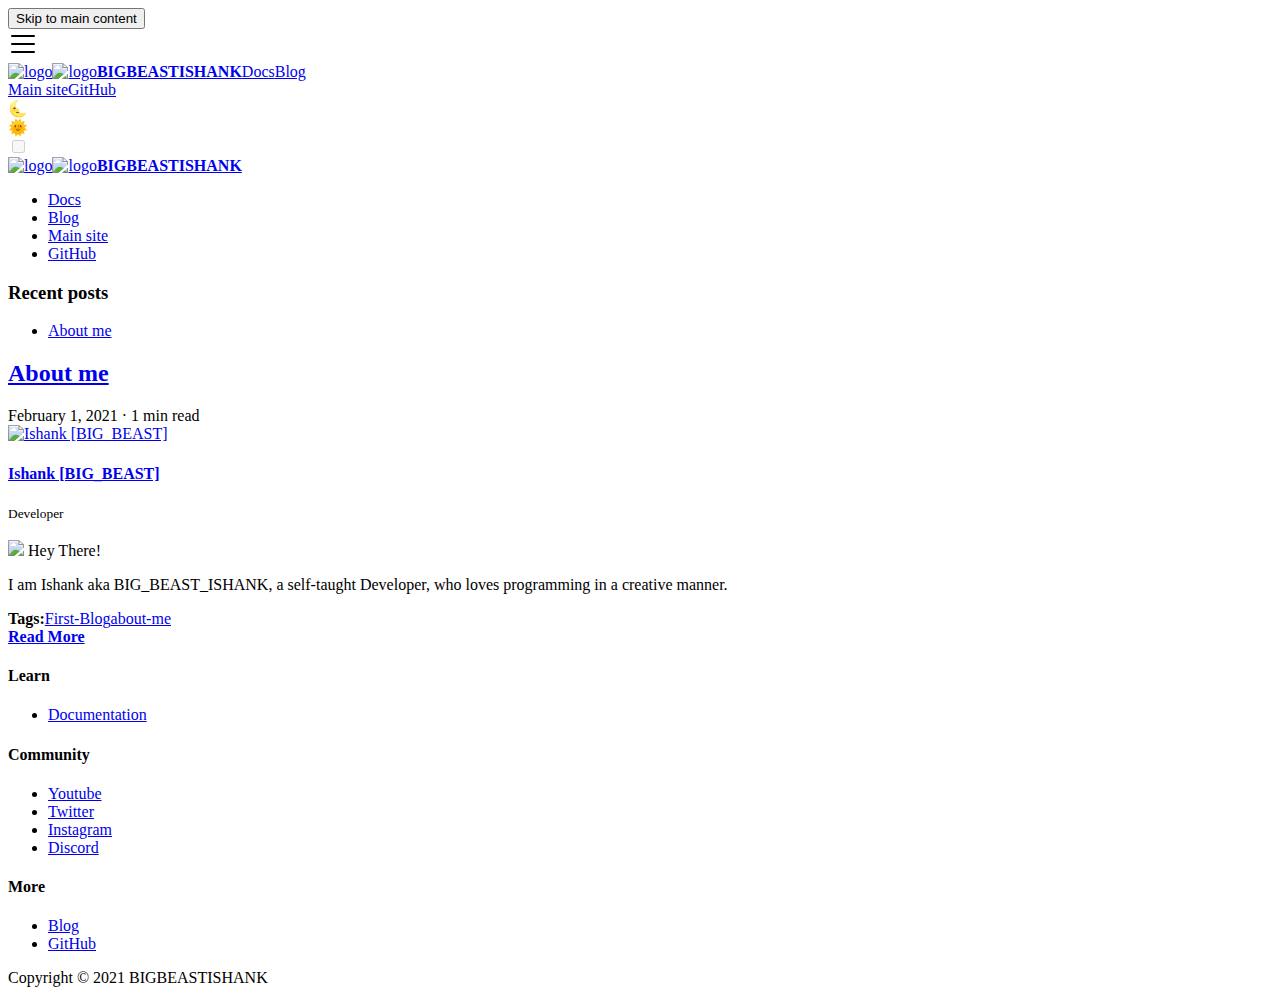
==== commit d84b03ff: "Deploy website - based on" ====
--- a/blog/index.html
+++ b/blog/index.html
@@ -4,27 +4,27 @@
 <meta charset="UTF-8">
 <meta name="viewport" content="width=device-width,initial-scale=1">
 <meta name="generator" content="Docusaurus v2.0.0-alpha.70">
-<link rel="alternate" type="application/rss+xml" href="/blog/rss.xml" title="BIG BEAST ISHANK Blog RSS Feed">
-<link rel="alternate" type="application/atom+xml" href="/blog/atom.xml" title="BIG BEAST ISHANK Blog Atom Feed"><title data-react-helmet="true">Blog | BIG BEAST ISHANK</title><meta data-react-helmet="true" property="og:title" content="Blog | BIG BEAST ISHANK"><meta data-react-helmet="true" name="description" content="Blog"><meta data-react-helmet="true" property="og:description" content="Blog"><meta data-react-helmet="true" name="twitter:card" content="summary_large_image"><meta data-react-helmet="true" name="docusaurus_locale" content="en"><meta data-react-helmet="true" name="docusaurus_tag" content="default"><link data-react-helmet="true" rel="shortcut icon" href="/img/favicon.ico"><link rel="stylesheet" href="/styles.ba3bb60e.css">
-<link rel="preload" href="/styles.abb59bee.js" as="script">
-<link rel="preload" href="/runtime~main.8c509de3.js" as="script">
-<link rel="preload" href="/main.f670c2c7.js" as="script">
-<link rel="preload" href="/common.eca99613.js" as="script">
-<link rel="preload" href="/a6aa9e1f.bcd1574b.js" as="script">
-<link rel="preload" href="/90f80451.860d90c6.js" as="script">
-<link rel="preload" href="/5b78e912.a13b02d0.js" as="script">
-<link rel="preload" href="/5c4ee1d6.f1696af9.js" as="script">
+<link rel="alternate" type="application/rss+xml" href="/beta/blog/rss.xml" title="BIG BEAST ISHANK Blog RSS Feed">
+<link rel="alternate" type="application/atom+xml" href="/beta/blog/atom.xml" title="BIG BEAST ISHANK Blog Atom Feed"><title data-react-helmet="true">Blog | BIG BEAST ISHANK</title><meta data-react-helmet="true" property="og:title" content="Blog | BIG BEAST ISHANK"><meta data-react-helmet="true" name="description" content="Blog"><meta data-react-helmet="true" property="og:description" content="Blog"><meta data-react-helmet="true" name="twitter:card" content="summary_large_image"><meta data-react-helmet="true" name="docusaurus_locale" content="en"><meta data-react-helmet="true" name="docusaurus_tag" content="default"><link data-react-helmet="true" rel="shortcut icon" href="/beta/img/favicon.ico"><link rel="stylesheet" href="/beta/styles.ba3bb60e.css">
+<link rel="preload" href="/beta/styles.268b0465.js" as="script">
+<link rel="preload" href="/beta/runtime~main.0a6ac4f9.js" as="script">
+<link rel="preload" href="/beta/main.e37230a0.js" as="script">
+<link rel="preload" href="/beta/common.eca99613.js" as="script">
+<link rel="preload" href="/beta/a6aa9e1f.bcd1574b.js" as="script">
+<link rel="preload" href="/beta/90f80451.851bdff4.js" as="script">
+<link rel="preload" href="/beta/5b78e912.4078fc6c.js" as="script">
+<link rel="preload" href="/beta/63d271b1.e22991f4.js" as="script">
 </head>
 <body>
 <script>!function(){function t(t){document.documentElement.setAttribute("data-theme",t)}var e=function(){var t=null;try{t=localStorage.getItem("theme")}catch(t){}return t}();t(null!==e?e:"light")}()</script><div id="__docusaurus">
-<nav aria-label="Skip navigation links"><button type="button" tabindex="0" class="skipToContent_11B0">Skip to main content</button></nav><nav class="navbar navbar--fixed-top"><div class="navbar__inner"><div class="navbar__items"><div aria-label="Navigation bar toggle" class="navbar__toggle" role="button" tabindex="0"><svg aria-label="Menu" width="30" height="30" viewBox="0 0 30 30" role="img" focusable="false"><title>Menu</title><path stroke="currentColor" stroke-linecap="round" stroke-miterlimit="10" stroke-width="2" d="M4 7h22M4 15h22M4 23h22"></path></svg></div><a class="navbar__brand" href="/"><img src="/img/favicon.ico" alt="logo" class="themedImage_YANc themedImage--light_3CMI navbar__logo"><img src="/img/favicon.ico" alt="logo" class="themedImage_YANc themedImage--dark_3ARp navbar__logo"><strong class="navbar__title">BIGBEASTISHANK</strong></a><a class="navbar__item navbar__link" href="/docs/">Docs</a><a aria-current="page" class="navbar__item navbar__link navbar__link--active" href="/blog">Blog</a></div><div class="navbar__items navbar__items--right"><a href="https://bigbeastishank.github.io/#/" target="_blank" rel="noopener noreferrer" class="navbar__item navbar__link">Main site</a><a href="https://github.com/BIGBEASTISHANK" target="_blank" rel="noopener noreferrer" class="navbar__item navbar__link">GitHub</a><div class="react-toggle react-toggle--disabled displayOnlyInLargeViewport_2N3Q"><div class="react-toggle-track"><div class="react-toggle-track-check"><span class="toggle_3NWk">🌜</span></div><div class="react-toggle-track-x"><span class="toggle_3NWk">🌞</span></div></div><div class="react-toggle-thumb"></div><input type="checkbox" disabled="" aria-label="Dark mode toggle" class="react-toggle-screenreader-only"></div></div></div><div role="presentation" class="navbar-sidebar__backdrop"></div><div class="navbar-sidebar"><div class="navbar-sidebar__brand"><a class="navbar__brand" href="/"><img src="/img/favicon.ico" alt="logo" class="themedImage_YANc themedImage--light_3CMI navbar__logo"><img src="/img/favicon.ico" alt="logo" class="themedImage_YANc themedImage--dark_3ARp navbar__logo"><strong class="navbar__title">BIGBEASTISHANK</strong></a></div><div class="navbar-sidebar__items"><div class="menu"><ul class="menu__list"><li class="menu__list-item"><a class="menu__link" href="/docs/">Docs</a></li><li class="menu__list-item"><a aria-current="page" class="menu__link navbar__link--active" href="/blog">Blog</a></li><li class="menu__list-item"><a href="https://bigbeastishank.github.io/#/" target="_blank" rel="noopener noreferrer" class="menu__link">Main site</a></li><li class="menu__list-item"><a href="https://github.com/BIGBEASTISHANK" target="_blank" rel="noopener noreferrer" class="menu__link">GitHub</a></li></ul></div></div></div></nav><div class="main-wrapper blog-wrapper"><div class="container margin-vert--lg"><div class="row"><div class="col col--2"><div class="sidebar_SWld thin-scrollbar"><h3 class="sidebarItemTitle_Km2m">Recent posts</h3><ul class="sidebarItemList_3UpA"><li class="sidebarItem_2T0D"><a class="sidebarItemLink_v5H9" href="/blog/About me">About me</a></li></ul></div></div><main class="col col--8"><article class="margin-bottom--xl"><header><h2 class="margin-bottom--sm blogPostTitle_3-lP"><a href="/blog/About me">About me</a></h2><div class="margin-vert--md"><time datetime="2021-02-01T18:30:00.000Z" class="blogPostDate_Ta7i">February 1, 2021  · 1 min read</time></div><div class="avatar margin-vert--md"><a class="avatar__photo-link avatar__photo" href="https://github.com/BIGBEASTISHANK" target="_blank" rel="noreferrer noopener"><img src="https://avatars.githubusercontent.com/u/77890275?s=400&amp;u=99675b4e9c731c5e655d5084dcfa908e53459413&amp;v=4" alt="Ishank [BIG_BEAST]"></a><div class="avatar__intro"><h4 class="avatar__name"><a href="https://github.com/BIGBEASTISHANK" target="_blank" rel="noreferrer noopener">Ishank [BIG_BEAST]</a></h4><small class="avatar__subtitle">Developer</small></div></div></header><section class="markdown"><br><img src="https://cdn.discordapp.com/emojis/776716850301763605.gif?v=1" width="60px"> Hey There!<p>I am Ishank aka BIG_BEAST_ISHANK, a self-taught Developer, who loves programming in a creative manner.</p></section><footer class="row margin-vert--lg"><div class="col"><strong>Tags:</strong><a class="margin-horiz--sm" href="/blog/tags/first-blog">First-Blog</a><a class="margin-horiz--sm" href="/blog/tags/about-me">about-me</a></div><div class="col text--right"><a aria-label="Read more about About me" href="/blog/About me"><strong>Read More</strong></a></div></footer></article><nav class="pagination-nav" aria-label="Blog list page navigation"><div class="pagination-nav__item"></div><div class="pagination-nav__item pagination-nav__item--next"></div></nav></main></div></div></div><footer class="footer footer--dark"><div class="container"><div class="row footer__links"><div class="col footer__col"><h4 class="footer__title">Learn</h4><ul class="footer__items"><li class="footer__item"><a class="footer__link-item" href="/docs/">Documentation</a></li></ul></div><div class="col footer__col"><h4 class="footer__title">Community</h4><ul class="footer__items"><li class="footer__item"><a href="https://www.youtube.com/channel/UCw6lNThNWxwz1cz5rvR1Rdw?disable_polymer=true" target="_blank" rel="noopener noreferrer" class="footer__link-item">Youtube</a></li><li class="footer__item"><a href="https://twitter.com/opishank" target="_blank" rel="noopener noreferrer" class="footer__link-item">Twitter</a></li><li class="footer__item"><a href="https://instagram.com/opishank" target="_blank" rel="noopener noreferrer" class="footer__link-item">Instagram</a></li><li class="footer__item"><a href="https://discord.gg/XfngbaaG2r" target="_blank" rel="noopener noreferrer" class="footer__link-item">Discord</a></li></ul></div><div class="col footer__col"><h4 class="footer__title">More</h4><ul class="footer__items"><li class="footer__item"><a class="footer__link-item" href="/blog">Blog</a></li><li class="footer__item"><a href="https://github.com/BIGBEASTISHANK" target="_blank" rel="noopener noreferrer" class="footer__link-item">GitHub</a></li></ul></div></div><div class="footer__bottom text--center"><div class="footer__copyright">Copyright © 2021 BIGBEASTISHANK</div></div></div></footer></div>
-<script src="/styles.abb59bee.js"></script>
-<script src="/runtime~main.8c509de3.js"></script>
-<script src="/main.f670c2c7.js"></script>
-<script src="/common.eca99613.js"></script>
-<script src="/a6aa9e1f.bcd1574b.js"></script>
-<script src="/90f80451.860d90c6.js"></script>
-<script src="/5b78e912.a13b02d0.js"></script>
-<script src="/5c4ee1d6.f1696af9.js"></script>
+<nav aria-label="Skip navigation links"><button type="button" tabindex="0" class="skipToContent_11B0">Skip to main content</button></nav><nav class="navbar navbar--fixed-top"><div class="navbar__inner"><div class="navbar__items"><div aria-label="Navigation bar toggle" class="navbar__toggle" role="button" tabindex="0"><svg aria-label="Menu" width="30" height="30" viewBox="0 0 30 30" role="img" focusable="false"><title>Menu</title><path stroke="currentColor" stroke-linecap="round" stroke-miterlimit="10" stroke-width="2" d="M4 7h22M4 15h22M4 23h22"></path></svg></div><a class="navbar__brand" href="/beta/"><img src="/beta/img/favicon.ico" alt="logo" class="themedImage_YANc themedImage--light_3CMI navbar__logo"><img src="/beta/img/favicon.ico" alt="logo" class="themedImage_YANc themedImage--dark_3ARp navbar__logo"><strong class="navbar__title">BIGBEASTISHANK</strong></a><a class="navbar__item navbar__link" href="/beta/docs/">Docs</a><a aria-current="page" class="navbar__item navbar__link navbar__link--active" href="/beta/blog">Blog</a></div><div class="navbar__items navbar__items--right"><a href="https://bigbeastishank.github.io/#/" target="_blank" rel="noopener noreferrer" class="navbar__item navbar__link">Main site</a><a href="https://github.com/BIGBEASTISHANK" target="_blank" rel="noopener noreferrer" class="navbar__item navbar__link">GitHub</a><div class="react-toggle react-toggle--disabled displayOnlyInLargeViewport_2N3Q"><div class="react-toggle-track"><div class="react-toggle-track-check"><span class="toggle_3NWk">🌜</span></div><div class="react-toggle-track-x"><span class="toggle_3NWk">🌞</span></div></div><div class="react-toggle-thumb"></div><input type="checkbox" disabled="" aria-label="Dark mode toggle" class="react-toggle-screenreader-only"></div></div></div><div role="presentation" class="navbar-sidebar__backdrop"></div><div class="navbar-sidebar"><div class="navbar-sidebar__brand"><a class="navbar__brand" href="/beta/"><img src="/beta/img/favicon.ico" alt="logo" class="themedImage_YANc themedImage--light_3CMI navbar__logo"><img src="/beta/img/favicon.ico" alt="logo" class="themedImage_YANc themedImage--dark_3ARp navbar__logo"><strong class="navbar__title">BIGBEASTISHANK</strong></a></div><div class="navbar-sidebar__items"><div class="menu"><ul class="menu__list"><li class="menu__list-item"><a class="menu__link" href="/beta/docs/">Docs</a></li><li class="menu__list-item"><a aria-current="page" class="menu__link navbar__link--active" href="/beta/blog">Blog</a></li><li class="menu__list-item"><a href="https://bigbeastishank.github.io/#/" target="_blank" rel="noopener noreferrer" class="menu__link">Main site</a></li><li class="menu__list-item"><a href="https://github.com/BIGBEASTISHANK" target="_blank" rel="noopener noreferrer" class="menu__link">GitHub</a></li></ul></div></div></div></nav><div class="main-wrapper blog-wrapper"><div class="container margin-vert--lg"><div class="row"><div class="col col--2"><div class="sidebar_SWld thin-scrollbar"><h3 class="sidebarItemTitle_Km2m">Recent posts</h3><ul class="sidebarItemList_3UpA"><li class="sidebarItem_2T0D"><a class="sidebarItemLink_v5H9" href="/beta/blog/About me">About me</a></li></ul></div></div><main class="col col--8"><article class="margin-bottom--xl"><header><h2 class="margin-bottom--sm blogPostTitle_3-lP"><a href="/beta/blog/About me">About me</a></h2><div class="margin-vert--md"><time datetime="2021-02-01T18:30:00.000Z" class="blogPostDate_Ta7i">February 1, 2021  · 1 min read</time></div><div class="avatar margin-vert--md"><a class="avatar__photo-link avatar__photo" href="https://github.com/BIGBEASTISHANK" target="_blank" rel="noreferrer noopener"><img src="https://avatars.githubusercontent.com/u/77890275?s=400&amp;u=99675b4e9c731c5e655d5084dcfa908e53459413&amp;v=4" alt="Ishank [BIG_BEAST]"></a><div class="avatar__intro"><h4 class="avatar__name"><a href="https://github.com/BIGBEASTISHANK" target="_blank" rel="noreferrer noopener">Ishank [BIG_BEAST]</a></h4><small class="avatar__subtitle">Developer</small></div></div></header><section class="markdown"><br><img src="https://cdn.discordapp.com/emojis/776716850301763605.gif?v=1" width="60px"> Hey There!<p>I am Ishank aka BIG_BEAST_ISHANK, a self-taught Developer, who loves programming in a creative manner.</p></section><footer class="row margin-vert--lg"><div class="col"><strong>Tags:</strong><a class="margin-horiz--sm" href="/beta/blog/tags/first-blog">First-Blog</a><a class="margin-horiz--sm" href="/beta/blog/tags/about-me">about-me</a></div><div class="col text--right"><a aria-label="Read more about About me" href="/beta/blog/About me"><strong>Read More</strong></a></div></footer></article><nav class="pagination-nav" aria-label="Blog list page navigation"><div class="pagination-nav__item"></div><div class="pagination-nav__item pagination-nav__item--next"></div></nav></main></div></div></div><footer class="footer footer--dark"><div class="container"><div class="row footer__links"><div class="col footer__col"><h4 class="footer__title">Learn</h4><ul class="footer__items"><li class="footer__item"><a class="footer__link-item" href="/beta/docs/">Documentation</a></li></ul></div><div class="col footer__col"><h4 class="footer__title">Community</h4><ul class="footer__items"><li class="footer__item"><a href="https://www.youtube.com/channel/UCw6lNThNWxwz1cz5rvR1Rdw?disable_polymer=true" target="_blank" rel="noopener noreferrer" class="footer__link-item">Youtube</a></li><li class="footer__item"><a href="https://twitter.com/opishank" target="_blank" rel="noopener noreferrer" class="footer__link-item">Twitter</a></li><li class="footer__item"><a href="https://instagram.com/opishank" target="_blank" rel="noopener noreferrer" class="footer__link-item">Instagram</a></li><li class="footer__item"><a href="https://discord.gg/XfngbaaG2r" target="_blank" rel="noopener noreferrer" class="footer__link-item">Discord</a></li></ul></div><div class="col footer__col"><h4 class="footer__title">More</h4><ul class="footer__items"><li class="footer__item"><a class="footer__link-item" href="/beta/blog">Blog</a></li><li class="footer__item"><a href="https://github.com/BIGBEASTISHANK" target="_blank" rel="noopener noreferrer" class="footer__link-item">GitHub</a></li></ul></div></div><div class="footer__bottom text--center"><div class="footer__copyright">Copyright © 2021 BIGBEASTISHANK</div></div></div></footer></div>
+<script src="/beta/styles.268b0465.js"></script>
+<script src="/beta/runtime~main.0a6ac4f9.js"></script>
+<script src="/beta/main.e37230a0.js"></script>
+<script src="/beta/common.eca99613.js"></script>
+<script src="/beta/a6aa9e1f.bcd1574b.js"></script>
+<script src="/beta/90f80451.851bdff4.js"></script>
+<script src="/beta/5b78e912.4078fc6c.js"></script>
+<script src="/beta/63d271b1.e22991f4.js"></script>
 </body>
 </html>